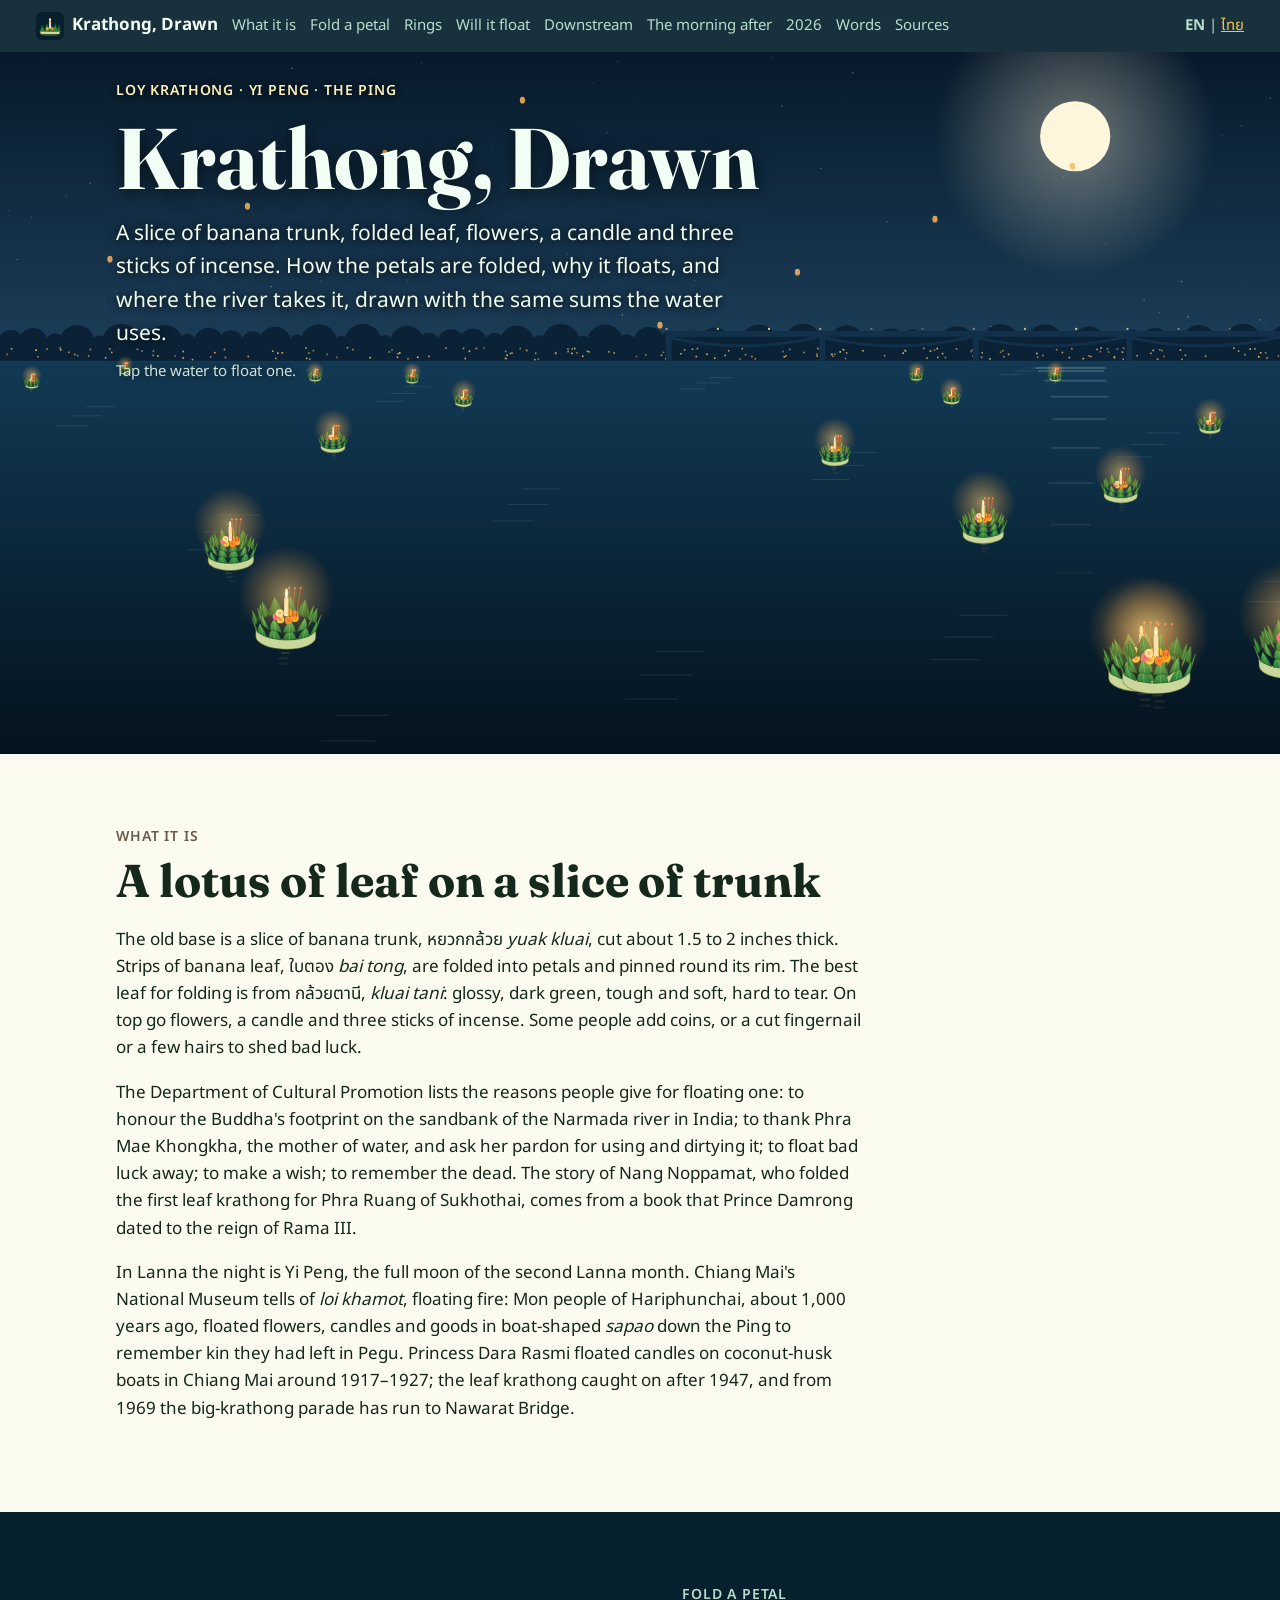
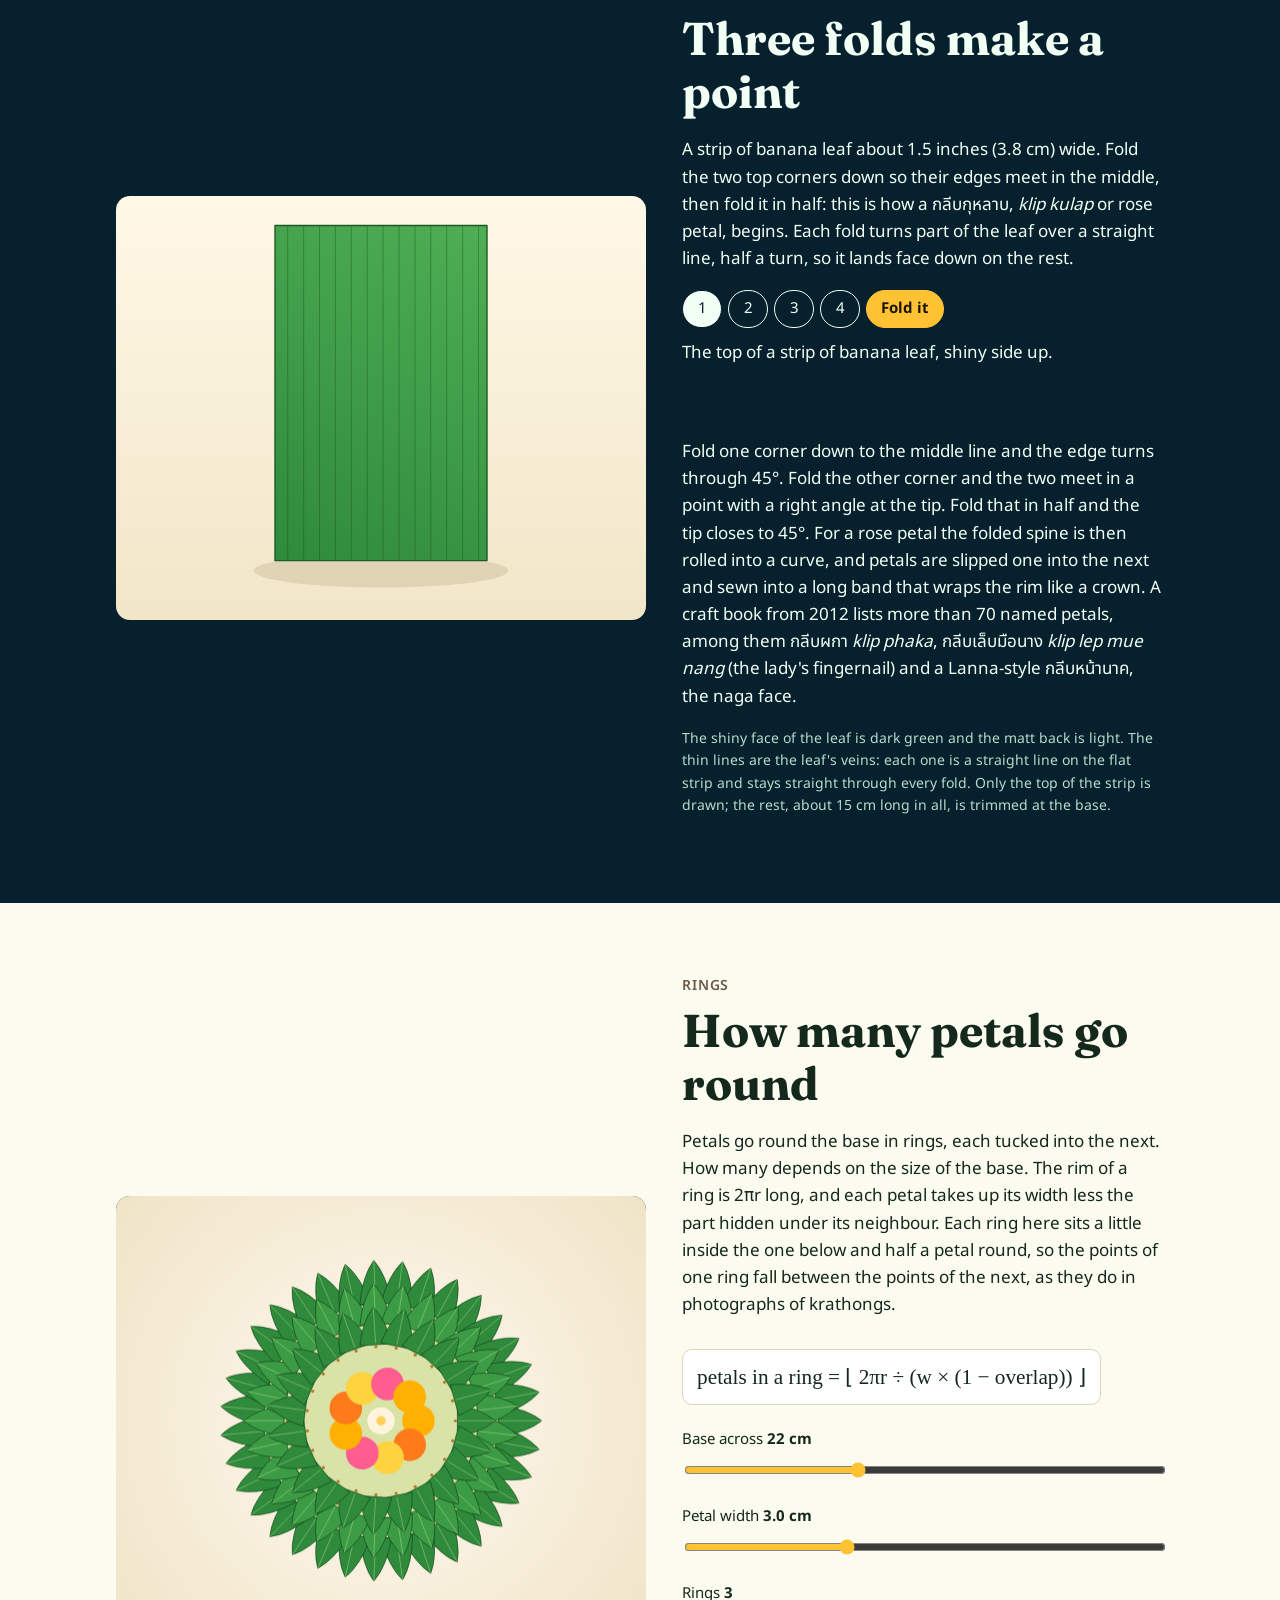
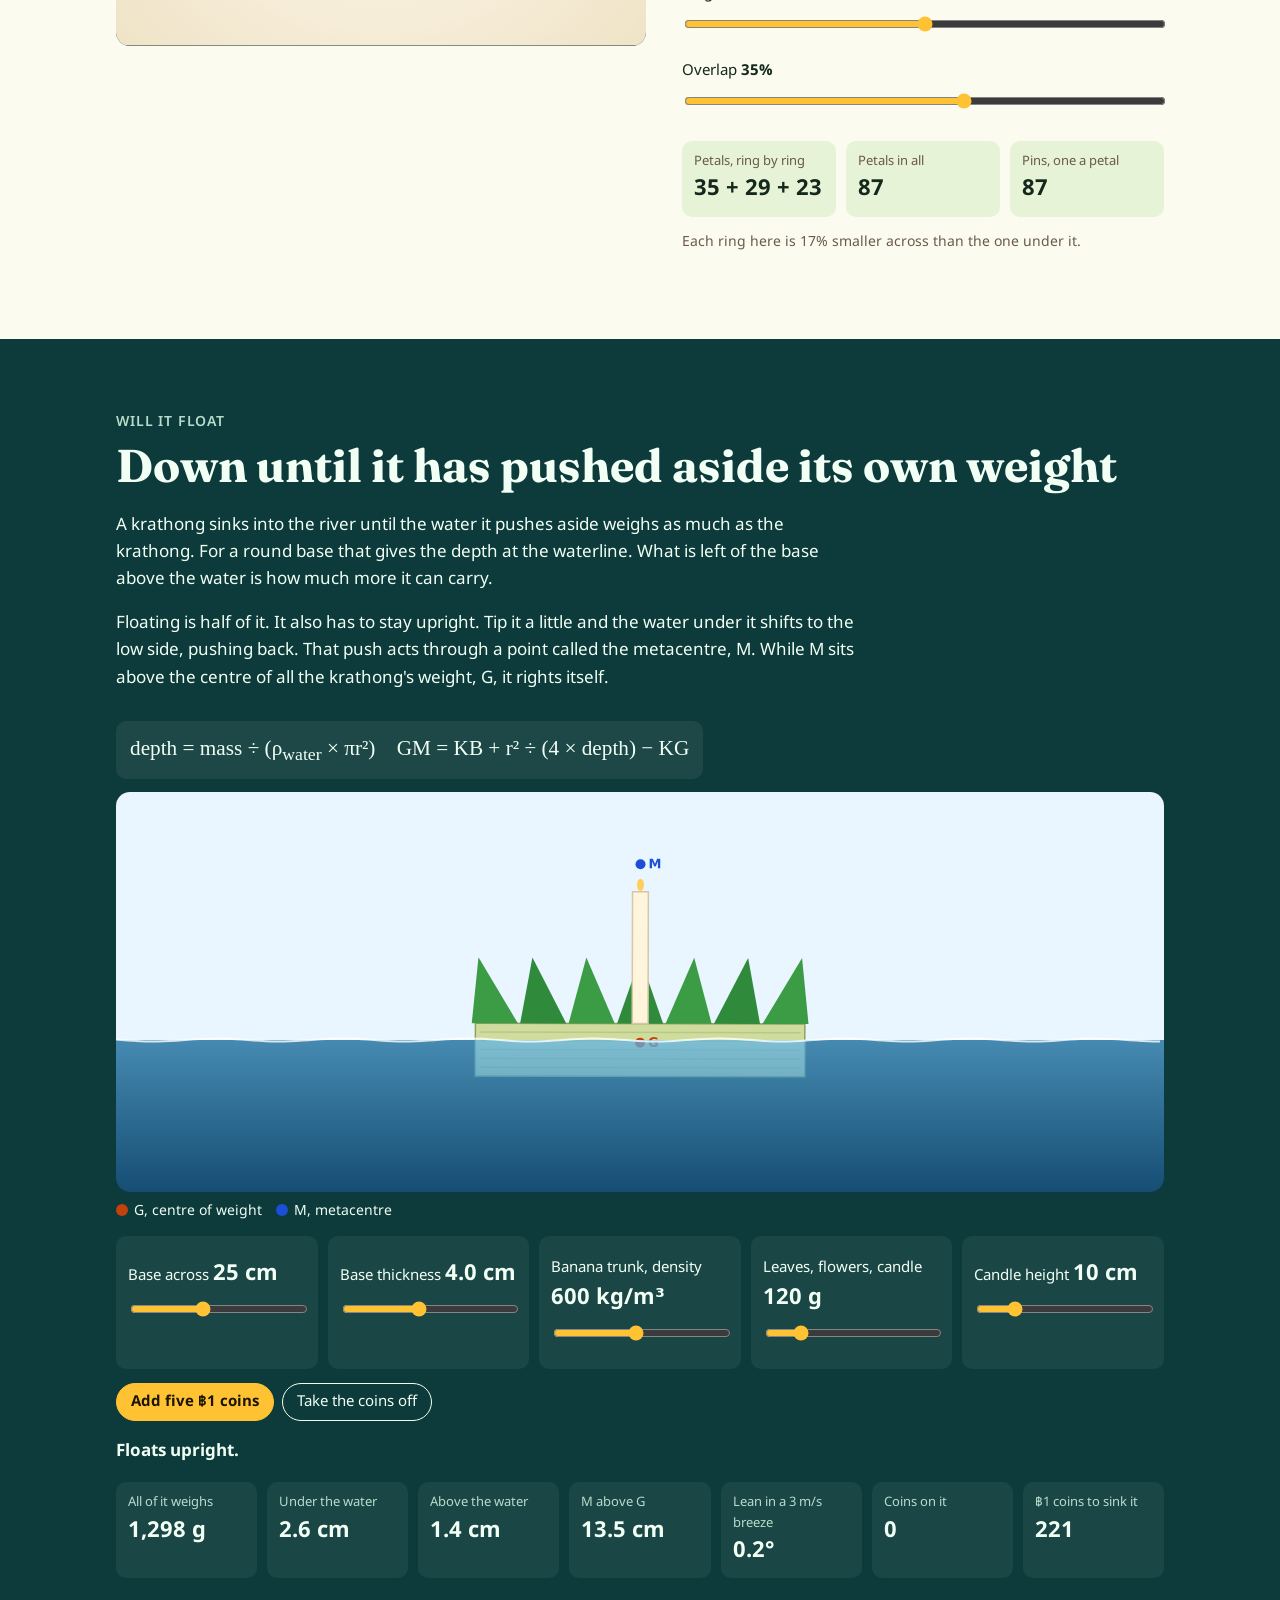
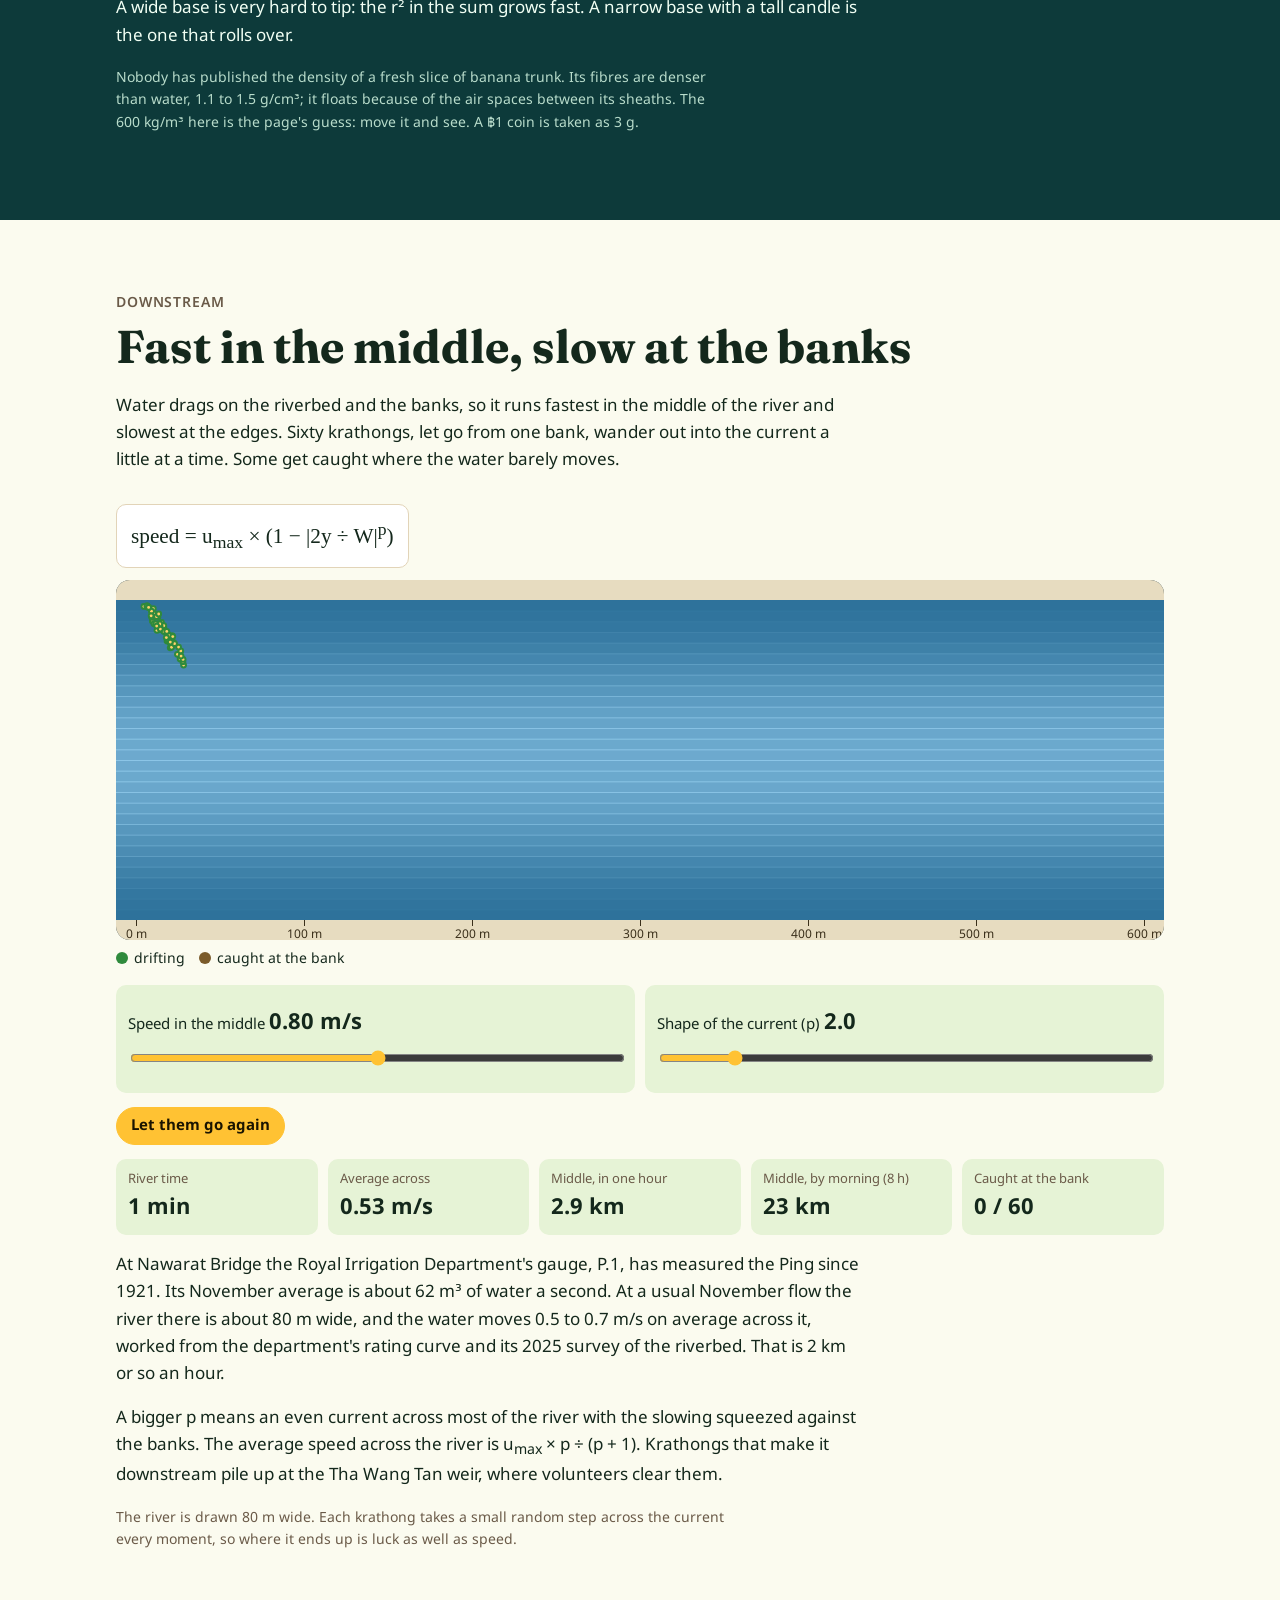
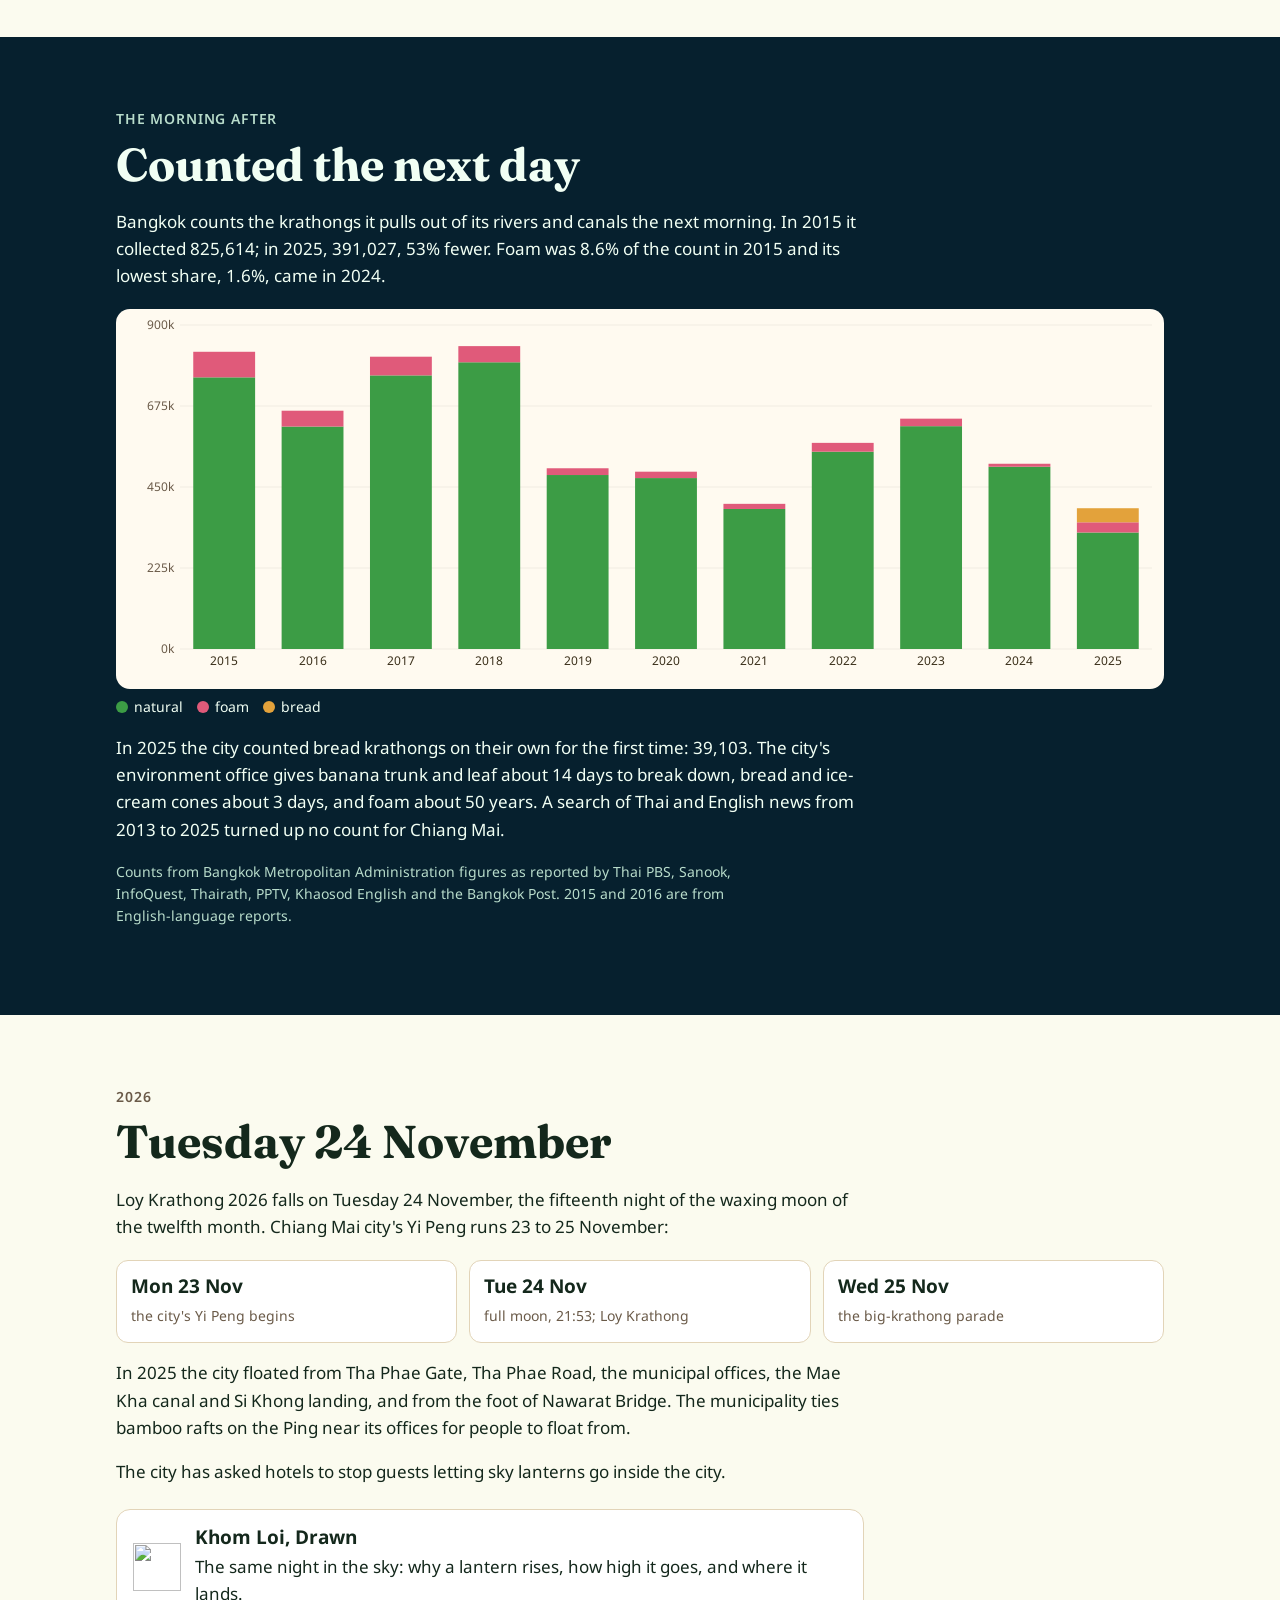
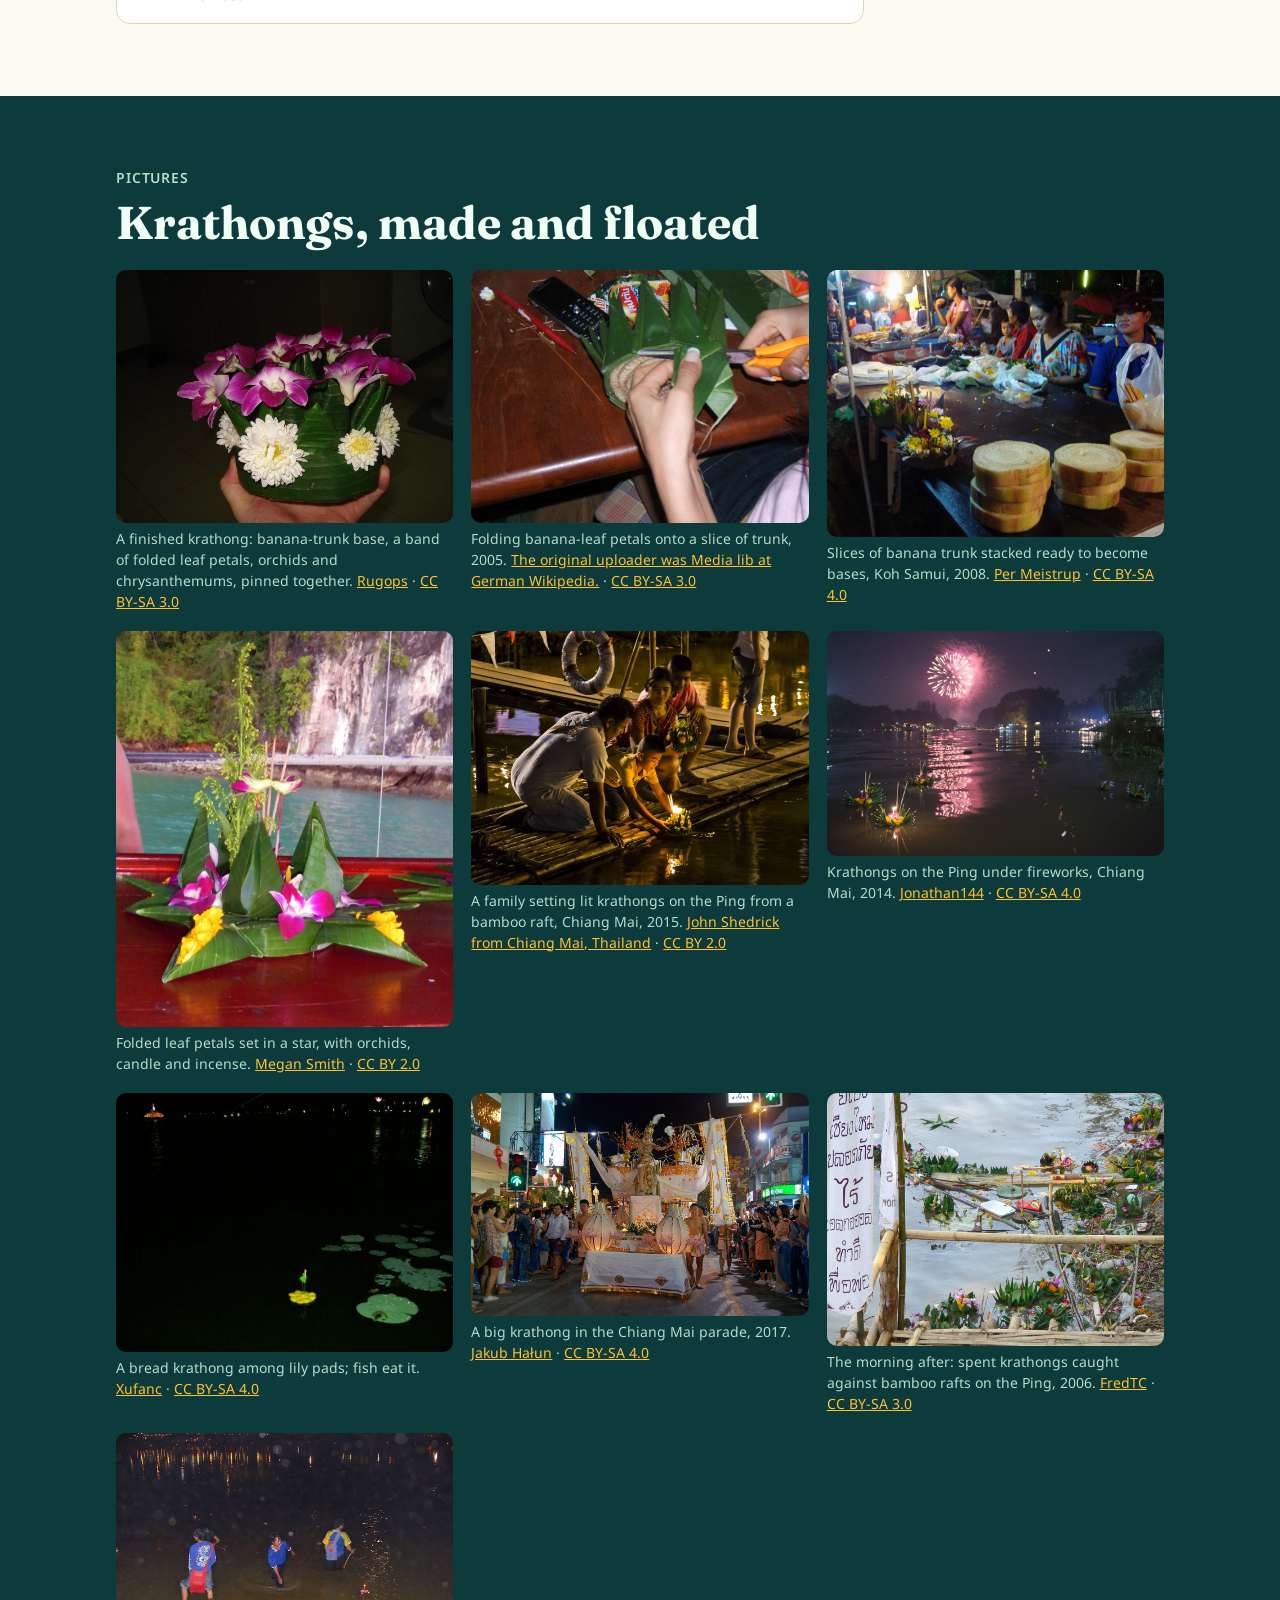
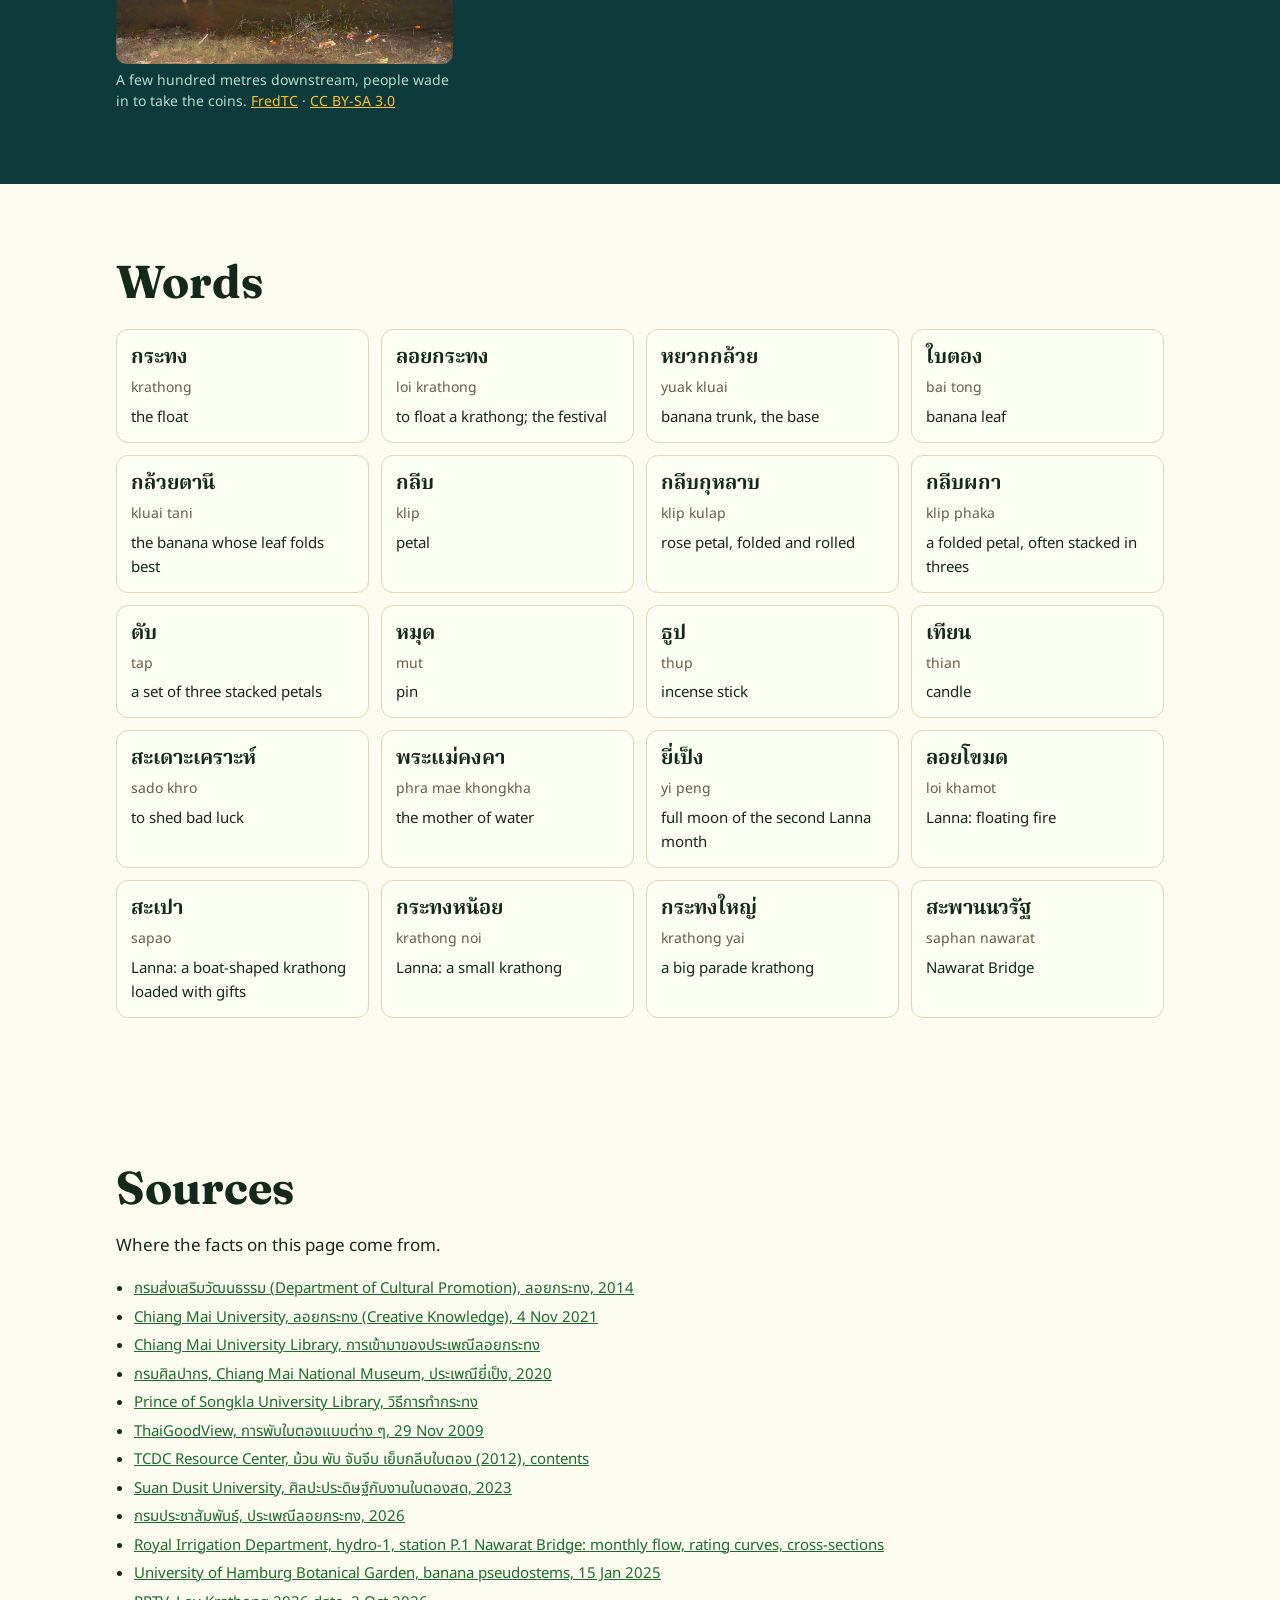
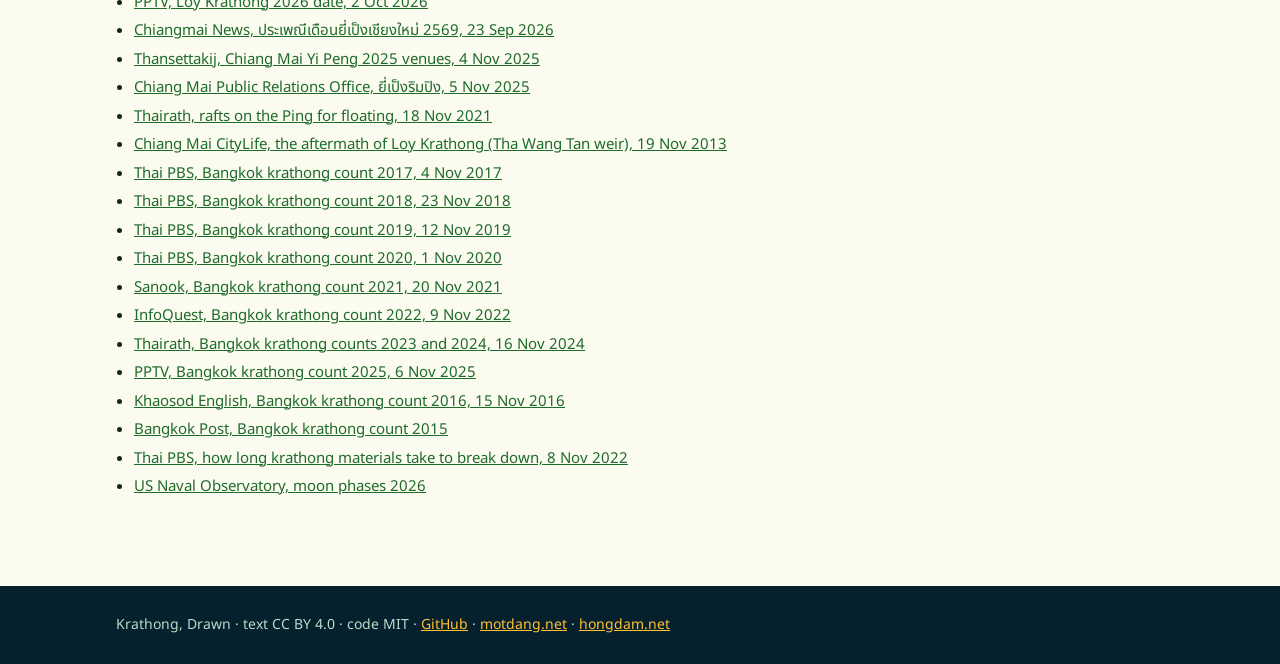
==== docs/index.html @ 8fbb4a5f "Krathong, Drawn" ====
<!doctype html><html lang="en" translate="no" class="notranslate"><head>
<meta charset="utf-8"><meta name="viewport" content="width=device-width,initial-scale=1">
<meta name="google" content="notranslate">
<script>if(/[.]translate[.]goog$/.test(location.hostname))location.replace("https://"+location.hostname.slice(0,-15).replace(/--/g,"~").replace(/-/g,".").replace(/~/g,"-")+location.pathname+location.search.replace(/([?&])_x_tr_[^&]*/g,"$1").replace(/[?&]+$/,"").replace(/[?]&+/,"?")+location.hash)</script>
<title>Krathong, Drawn · กระทง วาดด้วยคณิต</title>
<meta name="description" content="How a krathong is folded from banana leaf, why it floats and stays upright, and where the Ping carries it after Loy Krathong, drawn with math.">
<meta name="theme-color" content="#06202e">
<link rel="canonical" href="https://motdang.net/sites/krathong/">
<link rel="alternate" hreflang="en" href="https://motdang.net/sites/krathong/"><link rel="alternate" hreflang="th" href="https://motdang.net/sites/krathong/th/"><link rel="alternate" hreflang="x-default" href="https://motdang.net/sites/krathong/">
<meta property="og:type" content="website"><meta property="og:site_name" content="Krathong, Drawn · กระทง วาดด้วยคณิต">
<meta property="og:title" content="Krathong, Drawn"><meta property="og:description" content="How a krathong is folded from banana leaf, why it floats and stays upright, and where the Ping carries it after Loy Krathong, drawn with math."><meta property="og:url" content="https://motdang.net/sites/krathong/">
<meta property="og:image" content="https://motdang.net/sites/krathong/card.jpg"><meta property="og:image:secure_url" content="https://motdang.net/sites/krathong/card.jpg"><meta property="og:image:type" content="image/jpeg">
<meta property="og:image:width" content="1200"><meta property="og:image:height" content="630">
<meta property="og:image:alt" content="Krathongs with candles drifting down the Ping River at night under a full moon, drawn with math">
<meta property="og:locale" content="en_US"><meta property="og:locale:alternate" content="th_TH">
<meta name="twitter:card" content="summary_large_image"><meta name="twitter:image" content="https://motdang.net/sites/krathong/card.jpg">
<link rel="icon" href="icon.svg" type="image/svg+xml">
<link rel="alternate" type="text/plain" href="https://motdang.net/sites/krathong/llms.txt" title="llms.txt">
<link rel="preconnect" href="https://fonts.googleapis.com"><link rel="preconnect" href="https://fonts.gstatic.com" crossorigin>
<link href="https://fonts.googleapis.com/css2?family=Fraunces:opsz,wght@9..144,600;9..144,700&family=Noto+Sans+Thai:wght@400;600;700&family=Noto+Serif+Thai:wght@600;700&display=swap" rel="stylesheet">
<script>if(/[?&]card/.test(location.search))document.documentElement.classList.add("card")</script>
<style>:root{--cave:#06202e;--rock:#0d3a3a;--rock2:#124a44;--ink:#f1fff4;--dim:#b8dccb;--lamp:#ffc233;--water:#7cc8ff;--deep:#7a1f17;--line:#9be38c;--paper:#fbfbef;--pink:#ff8f7a;--pinkd:#c4402a;--text:#14281c;--mute:#6a5a48;--rule:#e2d4b8}
*{box-sizing:border-box}
html{scroll-behavior:smooth;-webkit-text-size-adjust:100%}
body{margin:0;background:var(--paper);color:var(--text);font:17px/1.6 "Noto Sans Thai",system-ui,-apple-system,"Segoe UI",sans-serif}
html[lang=th] body{font-size:18px;line-height:1.75}
a{color:#1f6b2c}
.sr{position:absolute;width:1px;height:1px;overflow:hidden;clip:rect(0 0 0 0)}
h1,h2,h3{font-family:Fraunces,"Noto Serif Thai",Georgia,serif;font-weight:700;line-height:1.15;margin:0 0 .4em}
html[lang=th] h1,html[lang=th] h2,html[lang=th] h3{font-family:"Noto Serif Thai",Fraunces,serif;line-height:1.35}
h2{font-size:clamp(28px,4.6vw,46px)}
h3{font-size:22px}
.in{max-width:1080px;margin:0 auto;padding:0 16px}
.kick{font-size:14px;letter-spacing:.06em;text-transform:uppercase;color:var(--mute);margin:0 0 .5em;font-weight:600}
html[lang=th] .kick{text-transform:none;letter-spacing:0}
.intro{font-size:19px;max-width:44em}
.sec{padding:72px 0}
.sec p{max-width:44em}
.dark{background:var(--cave);color:var(--ink)}
.dark a{color:var(--lamp)}
.dark .kick{color:var(--dim)}
.rock{background:var(--rock);color:var(--ink)}
.rock a{color:var(--lamp)}
.rock .kick{color:var(--dim)}
canvas{display:block;width:100%;touch-action:pan-y}
.cv{border-radius:14px;background:#06202e}
.note{font-size:14px;color:var(--mute);margin-top:.6em}
.dark .note,.rock .note{color:var(--dim)}
/* top bar */
header.top{position:sticky;top:0;z-index:20;background:rgba(6,32,46,.92);backdrop-filter:blur(8px);-webkit-backdrop-filter:blur(8px);color:var(--ink);transition:transform .25s}
header.top .in{display:flex;align-items:center;gap:14px;min-height:52px;max-width:1240px}
.brand{display:flex;align-items:center;gap:8px;color:var(--ink);text-decoration:none;font-weight:700;white-space:nowrap}
.brand svg{width:28px;height:28px}
header.top nav{display:flex;gap:14px;overflow-x:auto;scrollbar-width:none;flex:1;font-size:15px}
header.top nav::-webkit-scrollbar{display:none}
header.top nav a{color:var(--dim);text-decoration:none;white-space:nowrap;padding:6px 0}
header.top nav a:hover{color:var(--lamp)}
.lang{white-space:nowrap;font-size:15px;color:var(--dim)}
.lang a{color:var(--lamp)}
body.nav-away header.top{transform:translateY(-100%)}
@media (max-width:720px){.brand span{display:none}}
/* hero */
.hero{position:relative;background:var(--cave);color:var(--ink);overflow:hidden}
.hero canvas{height:min(78vh,720px);min-height:460px}
.hero-t{position:absolute;left:0;right:0;top:0;padding:28px 16px 0;max-width:1080px;margin:0 auto;pointer-events:none}
.hero-t h1{font-size:clamp(38px,7.4vw,86px);margin:0;text-shadow:0 2px 18px rgba(0,0,0,.6)}
.hero-t .kick{color:#fff0b8;text-shadow:0 1px 8px #000}
.hero-t .lede{font-size:clamp(17px,2.2vw,21px);max-width:30em;text-shadow:0 1px 10px #000;margin:.4em 0 0}
.tbar{display:flex;flex-wrap:wrap;align-items:center;gap:10px 14px;padding:12px 16px 18px;max-width:1080px;margin:0 auto}
.tbar input[type=range]{flex:1 1 280px;accent-color:var(--lamp);min-height:32px}
.tdate{font-weight:700;min-width:9em;font-variant-numeric:tabular-nums}
.tev{flex:1 1 100%;margin:0;min-height:3.4em;color:#e9e3d4;font-size:17px;max-width:46em}
.pill{font:inherit;font-size:15px;border:1.5px solid currentColor;background:transparent;color:inherit;border-radius:999px;padding:6px 14px;cursor:pointer;min-height:36px}
.pill.hot{background:var(--lamp);color:#1a1400;border-color:var(--lamp);font-weight:700}
.pill[aria-pressed=true]{background:var(--ink);color:var(--cave)}
.btns{display:flex;flex-wrap:wrap;gap:8px;margin:12px 0}
html.card header.top,html.card .tbar,html.card main>section:not(.hero),html.card footer{display:none}
html.card .hero canvas{height:100vh;min-height:0}
html.card .hero-t{padding-top:46px;padding-left:56px;max-width:none}
html.card .hero-t h1{font-size:96px}
.ph{display:grid;grid-template-columns:repeat(auto-fit,minmax(300px,1fr));gap:18px;margin-top:20px}
.ph figure{margin:0}
.ph img{width:100%;height:auto;border-radius:10px;display:block;background:#ddd}
.ph figcaption{font-size:14px;color:var(--mute);margin-top:6px;line-height:1.5}
.dark .ph figcaption,.rock .ph figcaption{color:var(--dim)}
.src{font-size:15px;padding-left:1.2em}
.src li{margin:.3em 0}
footer.bot{background:var(--cave);color:var(--dim);padding:28px 0;font-size:14px}
footer.bot a{color:var(--lamp)}
.math{font-family:"STIX Two Math","Cambria Math",Georgia,serif;font-size:1.15em;background:rgba(255,194,51,.14);border-radius:6px;padding:1px 7px;white-space:nowrap}
.dark .math,.rock .math{background:rgba(255,194,51,.16);color:#ffe6a0}
.seg{display:flex;flex-wrap:wrap;gap:6px;margin:12px 0}
.seg .pill{font-size:14px;padding:5px 12px;min-height:34px}
.seg .pill[aria-pressed=true]{background:var(--lamp);color:#1a1400;border-color:var(--lamp)}
.fz{margin-top:8px}
.fz b{font-size:19px;color:var(--lamp)}
.fz p{margin:.2em 0 0}
.steps{display:flex;flex-wrap:wrap;gap:6px;margin:12px 0}
.steps .pill{min-width:40px}
.steptext{min-height:4.8em;margin:.4em 0 0}
.glos{display:grid;grid-template-columns:repeat(auto-fill,minmax(250px,1fr));gap:12px;margin-top:20px}
.glos div{background:#fbfff4;border:1px solid var(--rule);border-radius:12px;padding:12px 14px}
.glos b{display:block;font-size:20px;font-family:"Noto Serif Thai",Fraunces,serif}
.glos i{font-style:normal;color:var(--mute);font-size:14px}
.glos p{margin:.3em 0 0;font-size:15px}
#owncv{cursor:crosshair;touch-action:none}
.cv{background:#06202e}
.hero{background:#06202e}
.lede-wrap{max-width:46em}
html.card .cardline{display:block}
.cardline{display:none;font-size:22px;color:#fff0b8;margin-top:16px;text-shadow:0 1px 8px #000}
.cardline span{font-size:18px;color:var(--lamp)}
.two{display:grid;grid-template-columns:1.1fr 1fr;gap:36px;align-items:center}
@media (max-width:860px){.two{grid-template-columns:1fr}}
.readout{display:grid;grid-template-columns:repeat(auto-fit,minmax(140px,1fr));gap:10px;margin:14px 0}
.readout div{background:rgba(255,255,255,.06);border-radius:10px;padding:10px 12px}
.sec:not(.dark):not(.rock) .readout div{background:#e6f3d6}
.readout span{display:block;font-size:13px;color:var(--dim)}
.sec:not(.dark):not(.rock) .readout span{color:var(--mute)}
.readout b{font-size:22px;font-variant-numeric:tabular-nums}
input[type=range]{width:100%;accent-color:var(--lamp);min-height:32px}
label.lab{display:block;font-size:15px;margin-top:10px}
@media (prefers-reduced-motion:reduce){html{scroll-behavior:auto}}
.ph img{max-height:560px;object-fit:contain;background:transparent}
html.card .lede{display:none}
.warn{background:#ffe1dc;color:#7a1408;border-radius:10px;padding:10px 14px;margin:12px 0;font-weight:600}
.dark .warn,.rock .warn{background:rgba(255,120,100,.18);color:#ffd2c8}
.eq{font-family:"STIX Two Math","Cambria Math",Georgia,serif;font-size:1.25em;margin:.6em 0;padding:10px 14px;border-radius:10px;background:rgba(255,255,255,.07);display:inline-block}
.sec:not(.dark):not(.rock) .eq{background:#fff;border:1px solid var(--rule)}
.dates{display:grid;grid-template-columns:repeat(auto-fit,minmax(240px,1fr));gap:12px;margin:18px 0}
.dates div{background:#fff;border:1px solid var(--rule);border-radius:12px;padding:12px 14px}
.dark .dates div,.rock .dates div{background:rgba(255,255,255,.06);border-color:rgba(255,255,255,.12)}
.dates b{display:block;font-size:19px}
.dates span{font-size:14px;color:var(--mute)}
.dark .dates span,.rock .dates span{color:var(--dim)}
.legend{display:flex;flex-wrap:wrap;gap:14px;font-size:14px;margin:8px 0}
.legend i{display:inline-block;width:12px;height:12px;border-radius:50%;margin-right:6px;vertical-align:-1px}
.roman{color:var(--mute);font-style:normal;font-size:.9em}
.dark .roman,.rock .roman{color:var(--dim)}
.sib{display:flex;gap:14px;align-items:center;background:#fff;border:1px solid var(--rule);border-radius:14px;padding:14px 16px;margin-top:22px;text-decoration:none;color:inherit;max-width:44em}
.sib b{display:block;font-size:19px}
.sib:hover{border-color:var(--lamp)}
.hero-t .hint{font-size:15px;opacity:.85;margin-top:.6em;text-shadow:0 1px 8px #000}
html.card .hint{display:none}
</style>
</head><body>
<header class="top"><div class="in"><a class="brand" href="#top"><img src="icon.svg" width="28" height="28" alt=""><span>Krathong, Drawn</span></a>
<nav aria-label="Sections"><a href="#what">What it is</a><a href="#fold">Fold a petal</a><a href="#rings">Rings</a><a href="#float">Will it float</a><a href="#river">Downstream</a><a href="#after">The morning after</a><a href="#yipeng">2026</a><a href="#words">Words</a><a href="#sources">Sources</a></nav>
<span class="lang"><b>EN</b> | <a href="th/" hreflang="th">ไทย</a></span></div></header>
<main><section id="top" class="hero"><canvas id="scene" role="img" aria-label="The Ping River at night with krathongs drifting downstream, candles lit"></canvas>
<div class="hero-t"><p class="kick">Loy Krathong · Yi Peng · the Ping</p><h1>Krathong, Drawn</h1><p class="lede">A slice of banana trunk, folded leaf, flowers, a candle and three sticks of incense. How the petals are folded, why it floats, and where the river takes it, drawn with the same sums the water uses.</p><p class="hint">Tap the water to float one.</p><p class="cardline">Folding the leaf, floating, and the river<br><span>motdang.net/sites/krathong</span></p></div></section>
<section id="what" class="sec"><div class="in"><p class="kick">What it is</p><h2>A lotus of leaf on a slice of trunk</h2><p>The old base is a slice of banana trunk, หยวกกล้วย <i>yuak kluai</i>, cut about 1.5 to 2 inches thick. Strips of banana leaf, ใบตอง <i>bai tong</i>, are folded into petals and pinned round its rim. The best leaf for folding is from กล้วยตานี, <i>kluai tani</i>: glossy, dark green, tough and soft, hard to tear. On top go flowers, a candle and three sticks of incense. Some people add coins, or a cut fingernail or a few hairs to shed bad luck.</p><p>The Department of Cultural Promotion lists the reasons people give for floating one: to honour the Buddha's footprint on the sandbank of the Narmada river in India; to thank Phra Mae Khongkha, the mother of water, and ask her pardon for using and dirtying it; to float bad luck away; to make a wish; to remember the dead. The story of Nang Noppamat, who folded the first leaf krathong for Phra Ruang of Sukhothai, comes from a book that Prince Damrong dated to the reign of Rama III.</p><p>In Lanna the night is Yi Peng, the full moon of the second Lanna month. Chiang Mai's National Museum tells of <i>loi khamot</i>, floating fire: Mon people of Hariphunchai, about 1,000 years ago, floated flowers, candles and goods in boat-shaped <i>sapao</i> down the Ping to remember kin they had left in Pegu. Princess Dara Rasmi floated candles on coconut-husk boats in Chiang Mai around 1917–1927; the leaf krathong caught on after 1947, and from 1969 the big-krathong parade has run to Nawarat Bridge.</p></div></section>
<section id="fold" class="sec dark"><div class="in two"><div><canvas id="foldcv" class="cv" role="img" aria-label="Three folds make a point"></canvas></div>
<div><p class="kick">Fold a petal</p><h2>Three folds make a point</h2><p>A strip of banana leaf about 1.5 inches (3.8 cm) wide. Fold the two top corners down so their edges meet in the middle, then fold it in half: this is how a กลีบกุหลาบ, <i>klip kulap</i> or rose petal, begins. Each fold turns part of the leaf over a straight line, half a turn, so it lands face down on the rest.</p>
<div class="steps" role="group" aria-label="Three folds make a point"><button class="pill" type="button" data-fstep="0" aria-pressed="false">1</button><button class="pill" type="button" data-fstep="1" aria-pressed="false">2</button><button class="pill" type="button" data-fstep="2" aria-pressed="false">3</button><button class="pill" type="button" data-fstep="3" aria-pressed="false">4</button><button id="fplay" class="pill hot" type="button">Fold it</button></div>
<p id="foldtext" class="steptext" aria-live="polite"></p><p>Fold one corner down to the middle line and the edge turns through 45°. Fold the other corner and the two meet in a point with a right angle at the tip. Fold that in half and the tip closes to 45°. For a rose petal the folded spine is then rolled into a curve, and petals are slipped one into the next and sewn into a long band that wraps the rim like a crown. A craft book from 2012 lists more than 70 named petals, among them กลีบผกา <i>klip phaka</i>, กลีบเล็บมือนาง <i>klip lep mue nang</i> (the lady's fingernail) and a Lanna-style กลีบหน้านาค, the naga face.</p><p class="note">The shiny face of the leaf is dark green and the matt back is light. The thin lines are the leaf's veins: each one is a straight line on the flat strip and stays straight through every fold. Only the top of the strip is drawn; the rest, about 15 cm long in all, is trimmed at the base.</p></div></div></section>
<section id="rings" class="sec"><div class="in two"><div><canvas id="ringcv" class="cv" role="img" aria-label="How many petals go round"></canvas></div>
<div><p class="kick">Rings</p><h2>How many petals go round</h2><p>Petals go round the base in rings, each tucked into the next. How many depends on the size of the base. The rim of a ring is 2πr long, and each petal takes up its width less the part hidden under its neighbour. Each ring here sits a little inside the one below and half a petal round, so the points of one ring fall between the points of the next, as they do in photographs of krathongs.</p>
<p class="eq">petals in a ring = ⌊ 2πr ÷ (w × (1 − overlap)) ⌋</p>
<label class="lab" for="rd">Base across <b id="rdo"></b></label><input id="rd" type="range" min="12" max="40" step="1" value="22"><label class="lab" for="rw">Petal width <b id="rwo"></b></label><input id="rw" type="range" min="15" max="60" step="1" value="30"><label class="lab" for="rn">Rings <b id="rno"></b></label><input id="rn" type="range" min="1" max="5" step="1" value="3"><label class="lab" for="rl">Overlap <b id="rlo"></b></label><input id="rl" type="range" min="0" max="60" step="1" value="35">
<div class="readout"><div><span>Petals, ring by ring</span><b id="rper">–</b></div><div><span>Petals in all</span><b id="rtot">–</b></div><div><span>Pins, one a petal</span><b id="rleaf">–</b></div></div>
<p class="note">Each ring here is 17% smaller across than the one under it.</p></div></div></section>
<section id="float" class="sec rock"><div class="in"><p class="kick">Will it float</p><h2>Down until it has pushed aside its own weight</h2><p>A krathong sinks into the river until the water it pushes aside weighs as much as the krathong. For a round base that gives the depth at the waterline. What is left of the base above the water is how much more it can carry.</p><p>Floating is half of it. It also has to stay upright. Tip it a little and the water under it shifts to the low side, pushing back. That push acts through a point called the metacentre, M. While M sits above the centre of all the krathong's weight, G, it rights itself.</p>
<p class="eq">depth = mass ÷ (ρ<sub>water</sub> × πr²) &nbsp;&nbsp; GM = KB + r² ÷ (4 × depth) − KG</p>
<canvas id="floatcv" class="cv" role="img" aria-label="Down until it has pushed aside its own weight"></canvas>
<p class="legend"><span><i style="background:#c2410c"></i>G, centre of weight</span><span><i style="background:#1d4ed8"></i>M, metacentre</span></p>
<div class="readout" style="grid-template-columns:repeat(auto-fit,minmax(200px,1fr))"><div><label class="lab" for="bd">Base across <b id="bdo"></b></label><input id="bd" type="range" min="8" max="50" step="1" value="25"></div><div><label class="lab" for="bt">Base thickness <b id="bto"></b></label><input id="bt" type="range" min="1" max="8" step="0.5" value="4"></div><div><label class="lab" for="brho">Banana trunk, density <b id="brhoo"></b></label><input id="brho" type="range" min="300" max="950" step="10" value="600"></div><div><label class="lab" for="bl">Leaves, flowers, candle <b id="blo"></b></label><input id="bl" type="range" min="20" max="600" step="5" value="120"></div><div><label class="lab" for="bh">Candle height <b id="bho"></b></label><input id="bh" type="range" min="3" max="40" step="1" value="10"></div></div>
<div class="btns"><button id="bcoin" class="pill hot" type="button">Add five ฿1 coins</button><button id="bclear" class="pill" type="button">Take the coins off</button></div>
<p><b id="bstate"></b></p>
<div class="readout"><div><span>All of it weighs</span><b id="bmass">–</b></div><div><span>Under the water</span><b id="bsink">–</b></div><div><span>Above the water</span><b id="bfree">–</b></div><div><span>M above G</span><b id="bgm">–</b></div><div><span>Lean in a 3 m/s breeze</span><b id="bheel">–</b></div><div><span>Coins on it</span><b id="bcount">–</b></div><div><span>฿1 coins to sink it</span><b id="bcoins">–</b></div></div>
<p>A wide base is very hard to tip: the r² in the sum grows fast. A narrow base with a tall candle is the one that rolls over.</p><p class="note">Nobody has published the density of a fresh slice of banana trunk. Its fibres are denser than water, 1.1 to 1.5 g/cm³; it floats because of the air spaces between its sheaths. The 600 kg/m³ here is the page's guess: move it and see. A ฿1 coin is taken as 3 g.</p></div></section>
<section id="river" class="sec"><div class="in"><p class="kick">Downstream</p><h2>Fast in the middle, slow at the banks</h2><p>Water drags on the riverbed and the banks, so it runs fastest in the middle of the river and slowest at the edges. Sixty krathongs, let go from one bank, wander out into the current a little at a time. Some get caught where the water barely moves.</p>
<p class="eq">speed = u<sub>max</sub> × (1 − |2y ÷ W|<sup>p</sup>)</p>
<canvas id="rivercv" class="cv" role="img" aria-label="Fast in the middle, slow at the banks"></canvas>
<p class="legend"><span><i style="background:#2f8a3c"></i>drifting</span><span><i style="background:#7a5b2a"></i>caught at the bank</span></p>
<div class="readout" style="grid-template-columns:repeat(auto-fit,minmax(220px,1fr))"><div><label class="lab" for="vmax">Speed in the middle <b id="vmaxo"></b></label><input id="vmax" type="range" min="10" max="150" step="1" value="80"></div><div><label class="lab" for="vp">Shape of the current (p) <b id="vpo"></b></label><input id="vp" type="range" min="10" max="80" step="1" value="20"></div></div>
<div class="btns"><button id="vagain" class="pill hot" type="button">Let them go again</button></div>
<div class="readout"><div><span>River time</span><b id="vclock">–</b></div><div><span>Average across</span><b id="vmean">–</b></div><div><span>Middle, in one hour</span><b id="v1h">–</b></div><div><span>Middle, by morning (8 h)</span><b id="vnight">–</b></div><div><span>Caught at the bank</span><b id="vstuck">–</b></div></div>
<p id="vlive" class="note" data-src="https://motdang.net/data/ping.json"></p>
<p>At Nawarat Bridge the Royal Irrigation Department's gauge, P.1, has measured the Ping since 1921. Its November average is about 62 m³ of water a second. At a usual November flow the river there is about 80 m wide, and the water moves 0.5 to 0.7 m/s on average across it, worked from the department's rating curve and its 2025 survey of the riverbed. That is 2 km or so an hour.</p><p>A bigger p means an even current across most of the river with the slowing squeezed against the banks. The average speed across the river is u<sub>max</sub> × p ÷ (p + 1). Krathongs that make it downstream pile up at the Tha Wang Tan weir, where volunteers clear them.</p><p class="note">The river is drawn 80 m wide. Each krathong takes a small random step across the current every moment, so where it ends up is luck as well as speed.</p></div></section>
<section id="after" class="sec dark"><div class="in"><p class="kick">The morning after</p><h2>Counted the next day</h2><p>Bangkok counts the krathongs it pulls out of its rivers and canals the next morning. In 2015 it collected 825,614; in 2025, 391,027, 53% fewer. Foam was 8.6% of the count in 2015 and its lowest share, 1.6%, came in 2024.</p>
<canvas id="aftercv" class="cv" role="img" aria-label="Counted the next day"></canvas>
<p class="legend"><span><i style="background:#3c9c45"></i>natural</span><span><i style="background:#e05a7a"></i>foam</span><span><i style="background:#e3a23b"></i>bread</span></p>
<p>In 2025 the city counted bread krathongs on their own for the first time: 39,103. The city's environment office gives banana trunk and leaf about 14 days to break down, bread and ice-cream cones about 3 days, and foam about 50 years. A search of Thai and English news from 2013 to 2025 turned up no count for Chiang Mai.</p><p class="note">Counts from Bangkok Metropolitan Administration figures as reported by Thai PBS, Sanook, InfoQuest, Thairath, PPTV, Khaosod English and the Bangkok Post. 2015 and 2016 are from English-language reports.</p></div></section>
<section id="yipeng" class="sec"><div class="in"><p class="kick">2026</p><h2>Tuesday 24 November</h2><p>Loy Krathong 2026 falls on Tuesday 24 November, the fifteenth night of the waxing moon of the twelfth month. Chiang Mai city's Yi Peng runs 23 to 25 November:</p>
<div class="dates"><div><b>Mon 23 Nov</b><span>the city's Yi Peng begins</span></div><div><b>Tue 24 Nov</b><span>full moon, 21:53; Loy Krathong</span></div><div><b>Wed 25 Nov</b><span>the big-krathong parade</span></div></div><p>In 2025 the city floated from Tha Phae Gate, Tha Phae Road, the municipal offices, the Mae Kha canal and Si Khong landing, and from the foot of Nawarat Bridge. The municipality ties bamboo rafts on the Ping near its offices for people to float from.</p><p>The city has asked hotels to stop guests letting sky lanterns go inside the city.</p>
<a class="sib" href="https://motdang.net/sites/khom-loi/"><img src="https://motdang.net/sites/khom-loi/icon.svg" width="48" height="48" alt=""><span><b>Khom Loi, Drawn</b> The same night in the sky: why a lantern rises, how high it goes, and where it lands.</span></a></div></section>
<section id="pictures" class="sec rock"><div class="in"><p class="kick">Pictures</p><h2>Krathongs, made and floated</h2><div class="ph"><figure><img loading="lazy" src="img/01-finished.jpg" width="1200" height="900" alt="A finished krathong: banana-trunk base, a band of folded leaf petals, orchids and chrysanthemums, pinned together."><figcaption>A finished krathong: banana-trunk base, a band of folded leaf petals, orchids and chrysanthemums, pinned together. <a href="https://commons.wikimedia.org/wiki/File:A_hand-made_Loi_Krathong.jpg">Rugops</a> · <a href="https://creativecommons.org/licenses/by-sa/3.0/">CC BY-SA 3.0</a></figcaption></figure><figure><img loading="lazy" src="img/02-folding-onto-trunk.jpg" width="1200" height="900" alt="Folding banana-leaf petals onto a slice of trunk, 2005."><figcaption>Folding banana-leaf petals onto a slice of trunk, 2005. <a href="https://commons.wikimedia.org/wiki/File:Loi_krathong0.jpg">The original uploader was Media lib at German Wikipedia.</a> · <a href="https://creativecommons.org/licenses/by-sa/3.0/">CC BY-SA 3.0</a></figcaption></figure><figure><img loading="lazy" src="img/03-trunk-slices.jpg" width="1024" height="810" alt="Slices of banana trunk stacked ready to become bases, Koh Samui, 2008."><figcaption>Slices of banana trunk stacked ready to become bases, Koh Samui, 2008. <a href="https://commons.wikimedia.org/wiki/File:Loy_Krathong_2008_DSC01086e.jpg">Per Meistrup</a> · <a href="https://creativecommons.org/licenses/by-sa/4.0/">CC BY-SA 4.0</a></figcaption></figure><figure><img loading="lazy" src="img/04-leaf-star.jpg" width="1023" height="1200" alt="Folded leaf petals set in a star, with orchids, candle and incense."><figcaption>Folded leaf petals set in a star, with orchids, candle and incense. <a href="https://commons.wikimedia.org/wiki/File:Loi_Krathong_banana_offerings.jpg">Megan Smith</a> · <a href="https://creativecommons.org/licenses/by/2.0/">CC BY 2.0</a></figcaption></figure><figure><img loading="lazy" src="img/05-from-the-raft.jpg" width="1200" height="901" alt="A family setting lit krathongs on the Ping from a bamboo raft, Chiang Mai, 2015."><figcaption>A family setting lit krathongs on the Ping from a bamboo raft, Chiang Mai, 2015. <a href="https://commons.wikimedia.org/wiki/File:Thai_people_setting_their_candle-lit_krathongs_in_the_Ping_river_at_night_during_Loy_Krathong_2015-10_(22715933524).jpg">John Shedrick from Chiang Mai, Thailand</a> · <a href="https://creativecommons.org/licenses/by/2.0/">CC BY 2.0</a></figcaption></figure><figure><img loading="lazy" src="img/06-ping-fireworks.jpg" width="1024" height="683" alt="Krathongs on the Ping under fireworks, Chiang Mai, 2014."><figcaption>Krathongs on the Ping under fireworks, Chiang Mai, 2014. <a href="https://commons.wikimedia.org/wiki/File:LoyKrathong2014.jpg">Jonathan144</a> · <a href="https://creativecommons.org/licenses/by-sa/4.0/">CC BY-SA 4.0</a></figcaption></figure><figure><img loading="lazy" src="img/07-bread.jpg" width="1010" height="775" alt="A bread krathong among lily pads; fish eat it."><figcaption>A bread krathong among lily pads; fish eat it. <a href="https://commons.wikimedia.org/wiki/File:Fish-food_krathong4.JPG">Xufanc</a> · <a href="https://creativecommons.org/licenses/by-sa/4.0/">CC BY-SA 4.0</a></figcaption></figure><figure><img loading="lazy" src="img/08-krathong-yai.jpg" width="1200" height="795" alt="A big krathong in the Chiang Mai parade, 2017."><figcaption>A big krathong in the Chiang Mai parade, 2017. <a href="https://commons.wikimedia.org/wiki/File:20171104_Loi_Krathong_in_Chiang_Mai_9573_DxO.jpg">Jakub Hałun</a> · <a href="https://creativecommons.org/licenses/by-sa/4.0/">CC BY-SA 4.0</a></figcaption></figure><figure><img loading="lazy" src="img/09-morning-after.jpg" width="1200" height="900" alt="The morning after: spent krathongs caught against bamboo rafts on the Ping, 2006."><figcaption>The morning after: spent krathongs caught against bamboo rafts on the Ping, 2006. <a href="https://commons.wikimedia.org/wiki/File:Loy_Krathong_the_morning_after_P1010830a.jpg">FredTC</a> · <a href="https://creativecommons.org/licenses/by-sa/3.0/">CC BY-SA 3.0</a></figcaption></figure><figure><img loading="lazy" src="img/10-coin-collectors.jpg" width="1200" height="823" alt="A few hundred metres downstream, people wade in to take the coins."><figcaption>A few hundred metres downstream, people wade in to take the coins. <a href="https://commons.wikimedia.org/wiki/File:LoyKrathongCoinCollectorsP1010900.jpg">FredTC</a> · <a href="https://creativecommons.org/licenses/by-sa/3.0/">CC BY-SA 3.0</a></figcaption></figure></div></div></section>
<section id="words" class="sec"><div class="in"><h2>Words</h2><div class="glos"><div><b>กระทง</b><i>krathong</i><p>the float</p></div><div><b>ลอยกระทง</b><i>loi krathong</i><p>to float a krathong; the festival</p></div><div><b>หยวกกล้วย</b><i>yuak kluai</i><p>banana trunk, the base</p></div><div><b>ใบตอง</b><i>bai tong</i><p>banana leaf</p></div><div><b>กล้วยตานี</b><i>kluai tani</i><p>the banana whose leaf folds best</p></div><div><b>กลีบ</b><i>klip</i><p>petal</p></div><div><b>กลีบกุหลาบ</b><i>klip kulap</i><p>rose petal, folded and rolled</p></div><div><b>กลีบผกา</b><i>klip phaka</i><p>a folded petal, often stacked in threes</p></div><div><b>ตับ</b><i>tap</i><p>a set of three stacked petals</p></div><div><b>หมุด</b><i>mut</i><p>pin</p></div><div><b>ธูป</b><i>thup</i><p>incense stick</p></div><div><b>เทียน</b><i>thian</i><p>candle</p></div><div><b>สะเดาะเคราะห์</b><i>sado khro</i><p>to shed bad luck</p></div><div><b>พระแม่คงคา</b><i>phra mae khongkha</i><p>the mother of water</p></div><div><b>ยี่เป็ง</b><i>yi peng</i><p>full moon of the second Lanna month</p></div><div><b>ลอยโขมด</b><i>loi khamot</i><p>Lanna: floating fire</p></div><div><b>สะเปา</b><i>sapao</i><p>Lanna: a boat-shaped krathong loaded with gifts</p></div><div><b>กระทงหน้อย</b><i>krathong noi</i><p>Lanna: a small krathong</p></div><div><b>กระทงใหญ่</b><i>krathong yai</i><p>a big parade krathong</p></div><div><b>สะพานนวรัฐ</b><i>saphan nawarat</i><p>Nawarat Bridge</p></div></div></div></section>
<section id="sources" class="sec"><div class="in"><h2>Sources</h2><p>Where the facts on this page come from.</p><ul class="src"><li><a href="https://image.mfa.go.th/mfa/0/pFxDf7ZYQ7/ไฟล์เอกสาร/ข้อมูลลอยกระทง_TH-EN.pdf">กรมส่งเสริมวัฒนธรรม (Department of Cultural Promotion), ลอยกระทง, 2014</a></li><li><a href="https://accl.cmu.ac.th/Knowledge/details/2394">Chiang Mai University, ลอยกระทง (Creative Knowledge), 4 Nov 2021</a></li><li><a href="https://lannainfo.library.cmu.ac.th/lannatradition/yeepeng-comingkratong.php">Chiang Mai University Library, การเข้ามาของประเพณีลอยกระทง</a></li><li><a href="https://www.finearts.go.th/chiangmaimuseum/view/21724">กรมศิลปากร, Chiang Mai National Museum, ประเพณียี่เป็ง, 2020</a></li><li><a href="https://archive.clib.psu.ac.th/online-exhibition/loykratong/page8.html">Prince of Songkla University Library, วิธีการทำกระทง</a></li><li><a href="https://www.thaigoodview.com/knowledge/4403/folding-banana-leaves">ThaiGoodView, การพับใบตองแบบต่าง ๆ, 29 Nov 2009</a></li><li><a href="https://library.tcdc.or.th/record/view/b00032078">TCDC Resource Center, ม้วน พับ จับจีบ เย็บกลีบใบตอง (2012), contents</a></li><li><a href="https://food.dusit.ac.th/main/wp-content/uploads/2023/03/ศิลปะงานใบตอง.pdf">Suan Dusit University, ศิลปะประดิษฐ์กับงานใบตองสด, 2023</a></li><li><a href="https://www.prd.go.th/th/content/category/detail/id/31/iid/510179">กรมประชาสัมพันธ์, ประเพณีลอยกระทง, 2026</a></li><li><a href="https://www.hydro-1.net/main/4-RUNOFF.php">Royal Irrigation Department, hydro-1, station P.1 Nawarat Bridge: monthly flow, rating curves, cross-sections</a></li><li><a href="https://www.botanischer-garten.uni-hamburg.de/01ueber-uns/aktuelle-meldungen/sfb-bananen-pseudostaemme.html">University of Hamburg Botanical Garden, banana pseudostems, 15 Jan 2025</a></li><li><a href="https://www.pptvhd36.com/news/ไลฟ์สไตล์/283924">PPTV, Loy Krathong 2026 date, 2 Oct 2026</a></li><li><a href="https://www.chiangmainews.co.th/news/chiangmai/4138857/">Chiangmai News, ประเพณีเดือนยี่เป็งเชียงใหม่ 2569, 23 Sep 2026</a></li><li><a href="https://www.thansettakij.com/lifestyle/travel-shopping/643212">Thansettakij, Chiang Mai Yi Peng 2025 venues, 4 Nov 2025</a></li><li><a href="https://chiangmai.prd.go.th/th/content/category/detail/id/9/iid/438616">Chiang Mai Public Relations Office, ยี่เป็งริมปิง, 5 Nov 2025</a></li><li><a href="https://www.thairath.co.th/news/local/north/2245311">Thairath, rafts on the Ping for floating, 18 Nov 2021</a></li><li><a href="https://www.chiangmaicitylife.com/citynews/local/the-aftermath-of-loy-krathong/">Chiang Mai CityLife, the aftermath of Loy Krathong (Tha Wang Tan weir), 19 Nov 2013</a></li><li><a href="https://www.thaipbs.or.th/news/content/267445">Thai PBS, Bangkok krathong count 2017, 4 Nov 2017</a></li><li><a href="https://www.thaipbs.or.th/news/content/275875">Thai PBS, Bangkok krathong count 2018, 23 Nov 2018</a></li><li><a href="https://www.thaipbs.or.th/news/content/285980">Thai PBS, Bangkok krathong count 2019, 12 Nov 2019</a></li><li><a href="https://www.thaipbs.or.th/news/content/297939">Thai PBS, Bangkok krathong count 2020, 1 Nov 2020</a></li><li><a href="https://www.sanook.com/news/8476438/">Sanook, Bangkok krathong count 2021, 20 Nov 2021</a></li><li><a href="https://www.infoquest.co.th/?p=249125">InfoQuest, Bangkok krathong count 2022, 9 Nov 2022</a></li><li><a href="https://www.thairath.co.th/news/local/bangkok/2825896">Thairath, Bangkok krathong counts 2023 and 2024, 16 Nov 2024</a></li><li><a href="https://www.pptvhd36.com/news/สังคม/260859">PPTV, Bangkok krathong count 2025, 6 Nov 2025</a></li><li><a href="https://www.khaosodenglish.com/news/bangkok/2016/11/15/bangkok-wakes-less-loy-krathong-mess-usual/">Khaosod English, Bangkok krathong count 2016, 15 Nov 2016</a></li><li><a href="https://www.bangkokpost.com/thailand/general/777357/">Bangkok Post, Bangkok krathong count 2015</a></li><li><a href="https://www.thaipbs.or.th/news/content/321263">Thai PBS, how long krathong materials take to break down, 8 Nov 2022</a></li><li><a href="https://aa.usno.navy.mil/api/moon/phases/year?year=2026">US Naval Observatory, moon phases 2026</a></li></ul></div></section>
</main><footer class="bot"><div class="in">Krathong, Drawn · text CC BY 4.0 · code MIT · <a href="https://github.com/NaNoBotCo/krathong">GitHub</a> · <a href="https://motdang.net/">motdang.net</a> · <a href="https://hongdam.net/">hongdam.net</a></div></footer>
<script>window.UI={"fold_steps": [{"text": "The top of a strip of banana leaf, shiny side up.", "line": null}, {"text": "Fold the top left corner down to the middle line. The fold runs at 45°.", "line": [[-0.5, 1.2], [0, 1.7]]}, {"text": "Fold the top right corner down to meet it. The tip is now a right angle, 90°.", "line": [[0, 1.7], [0.5, 1.2]]}, {"text": "Fold the left half over onto the right. The tip closes to 45°, four layers thick near the point.", "line": [[0, 0], [0, 1.7]]}], "petals_per_leaf": 1, "coin_g": 3, "b_sunk": "The water comes over the top.", "b_tips": "Floats, but tips over: G is above M.", "b_ok": "Floats upright.", "counts": [[2015, 754587, 71027, 0], [2016, 617901, 44034, 0], [2017, 760019, 51926, 0], [2018, 796444, 44883, 0], [2019, 483264, 18760, 0], [2020, 474806, 17731, 0], [2021, 388954, 14281, 0], [2022, 548086, 24516, 0], [2023, 618951, 20877, 0], [2024, 506320, 8270, 0], [2025, 323626, 28298, 39103]], "lang": "en"};</script>
<script src="krathong.js"></script><script src="app.js"></script><script src="top.js"></script>
</body></html>
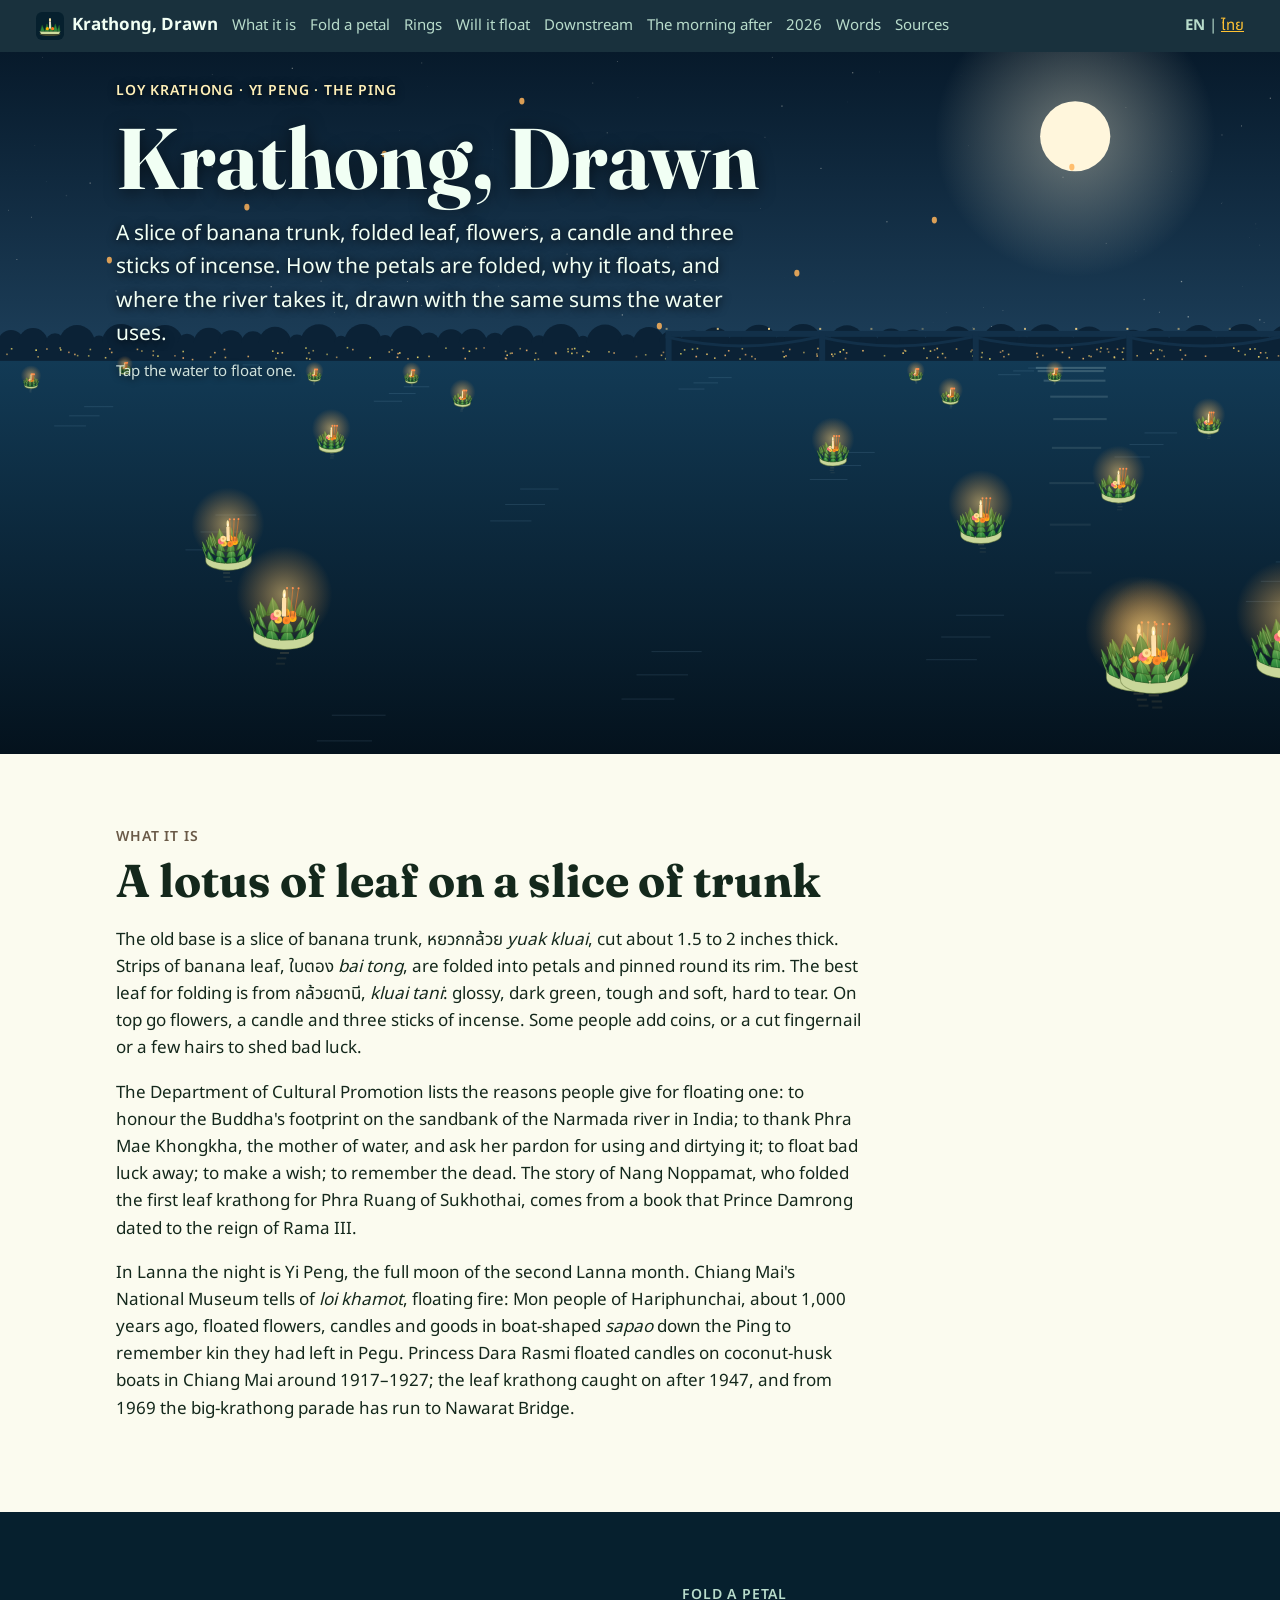
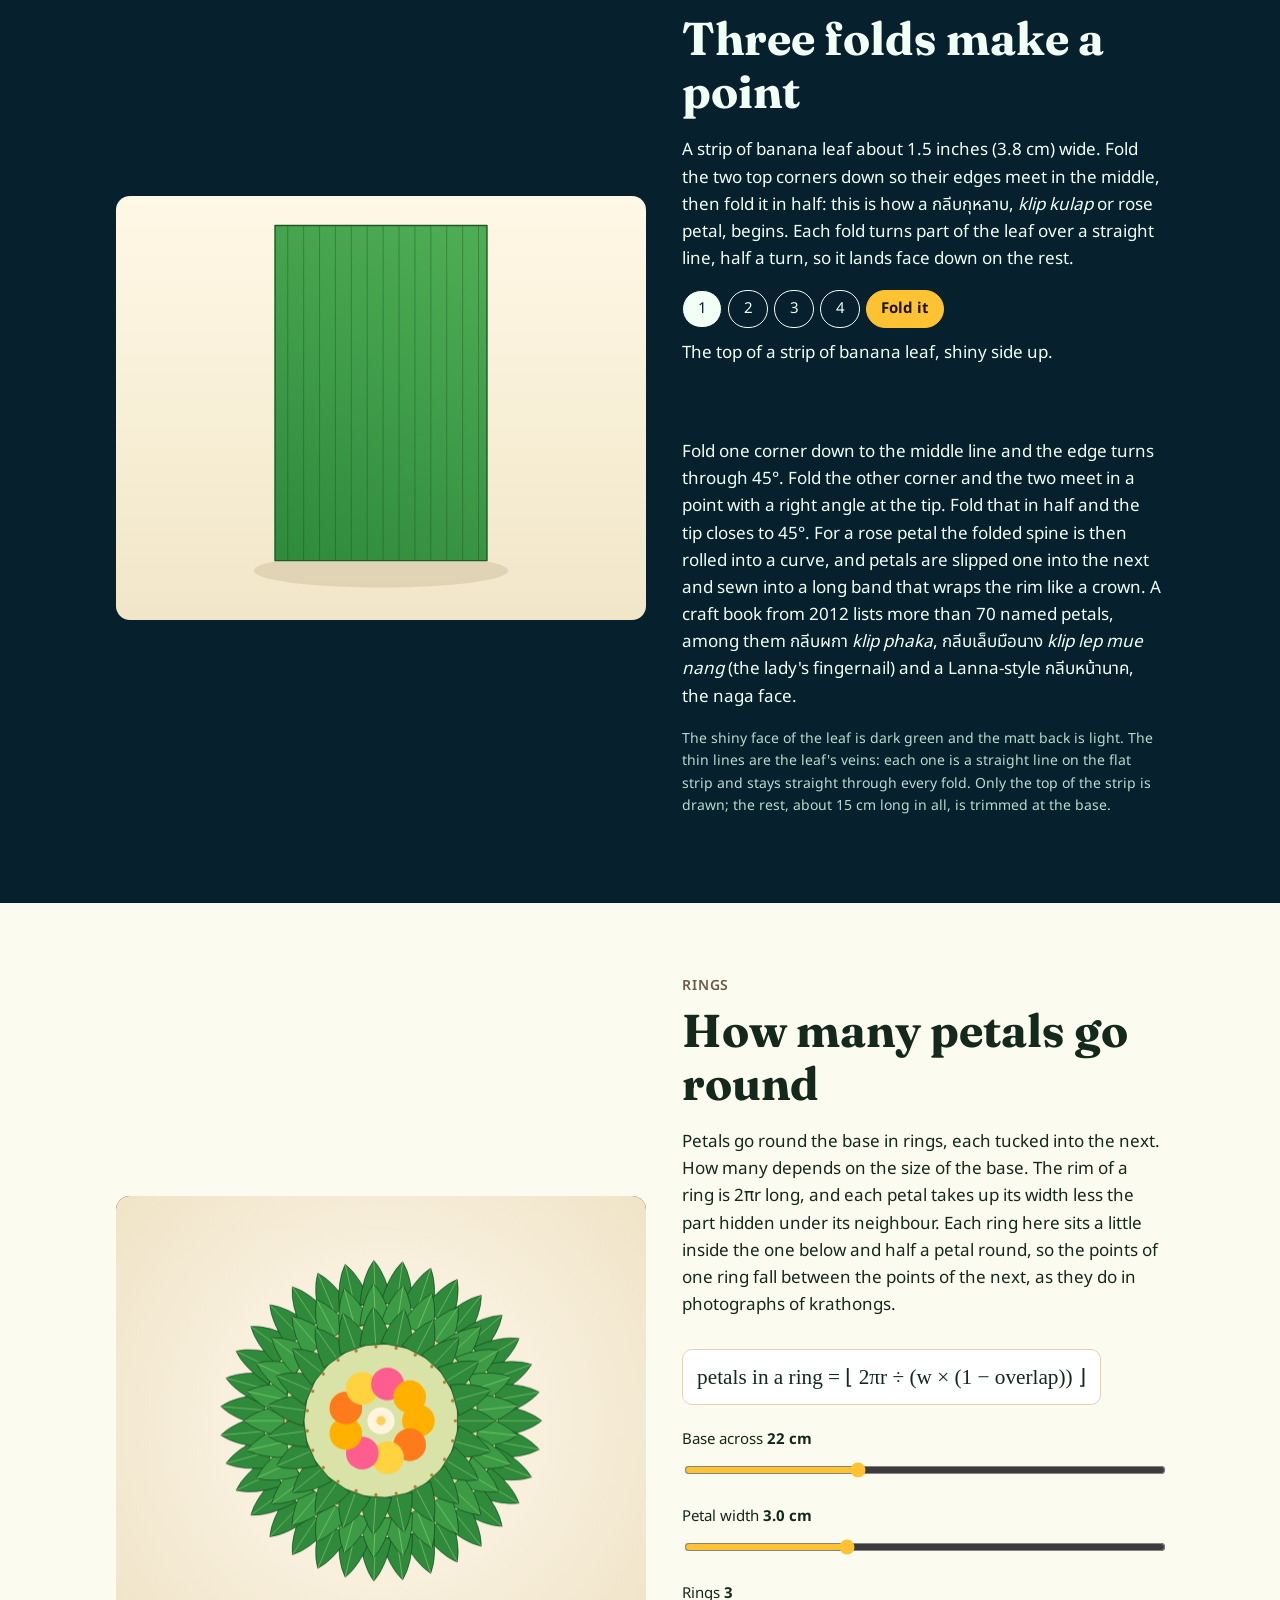
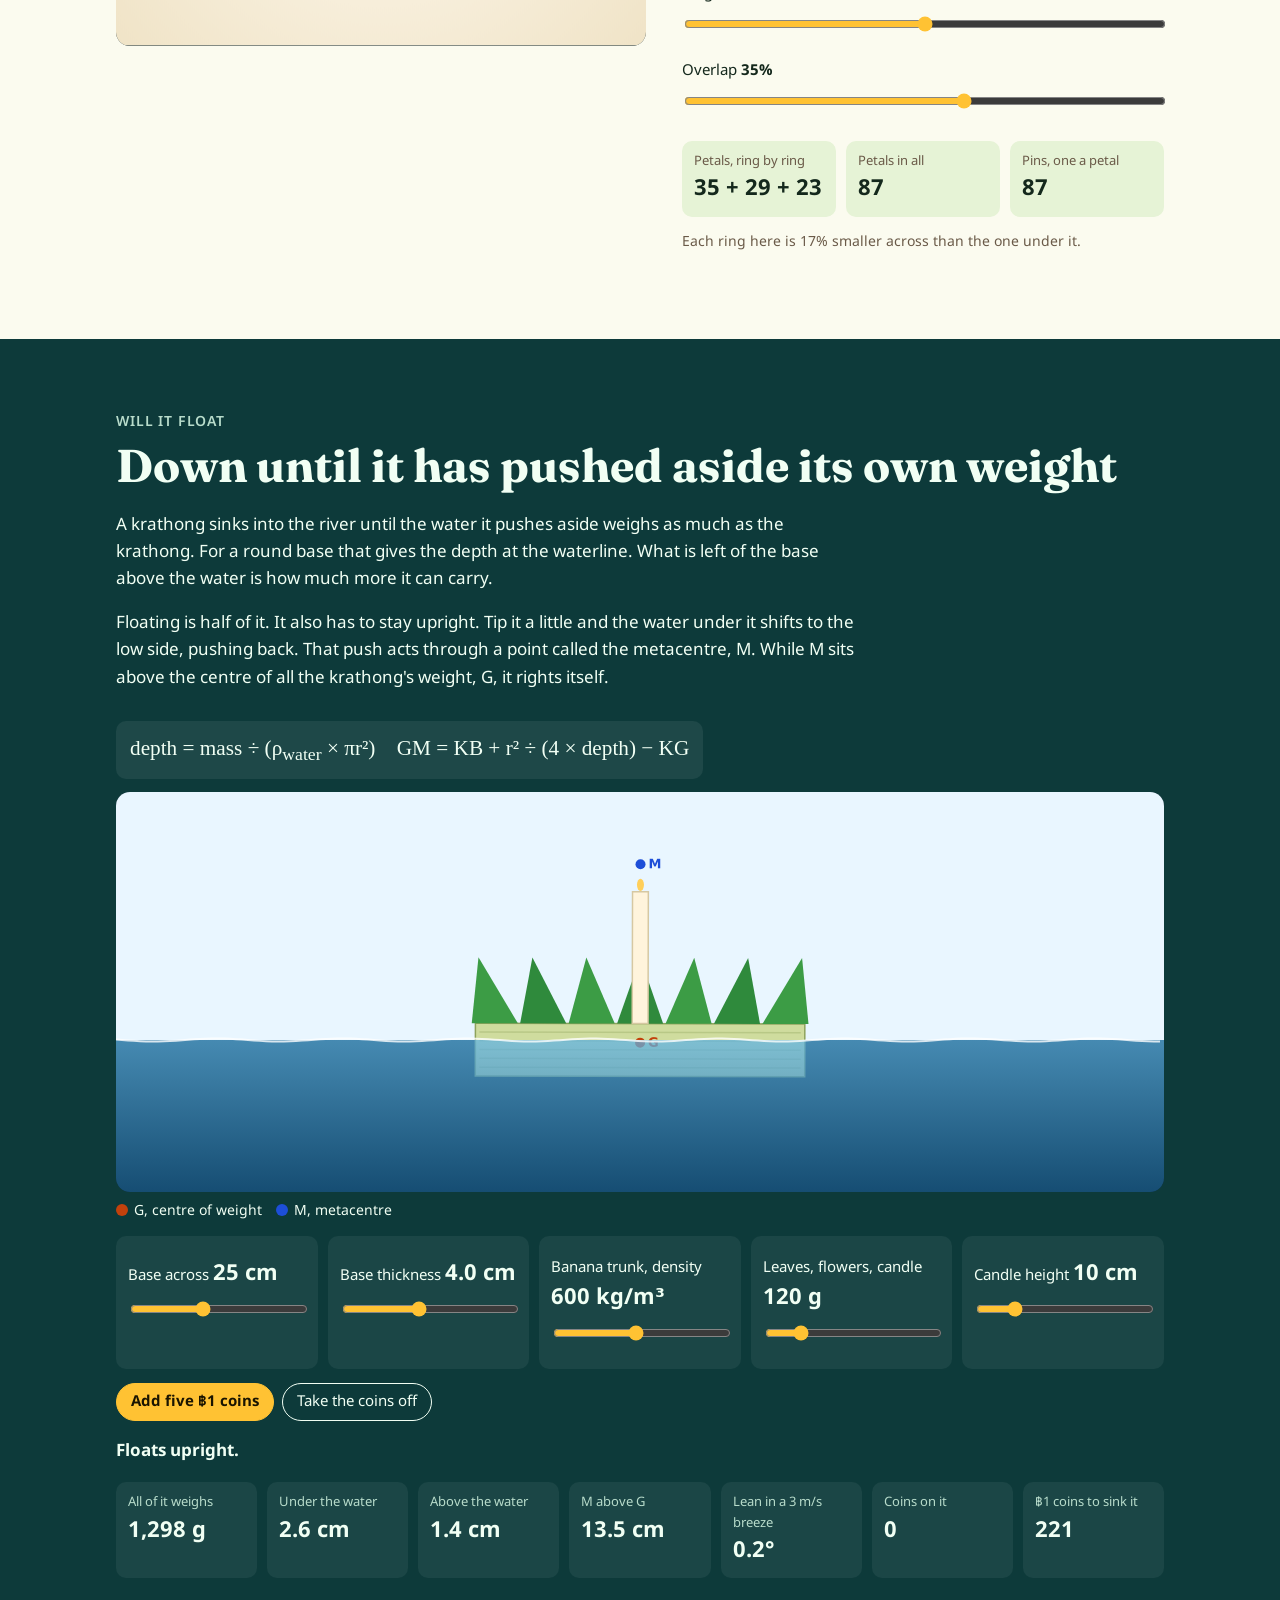
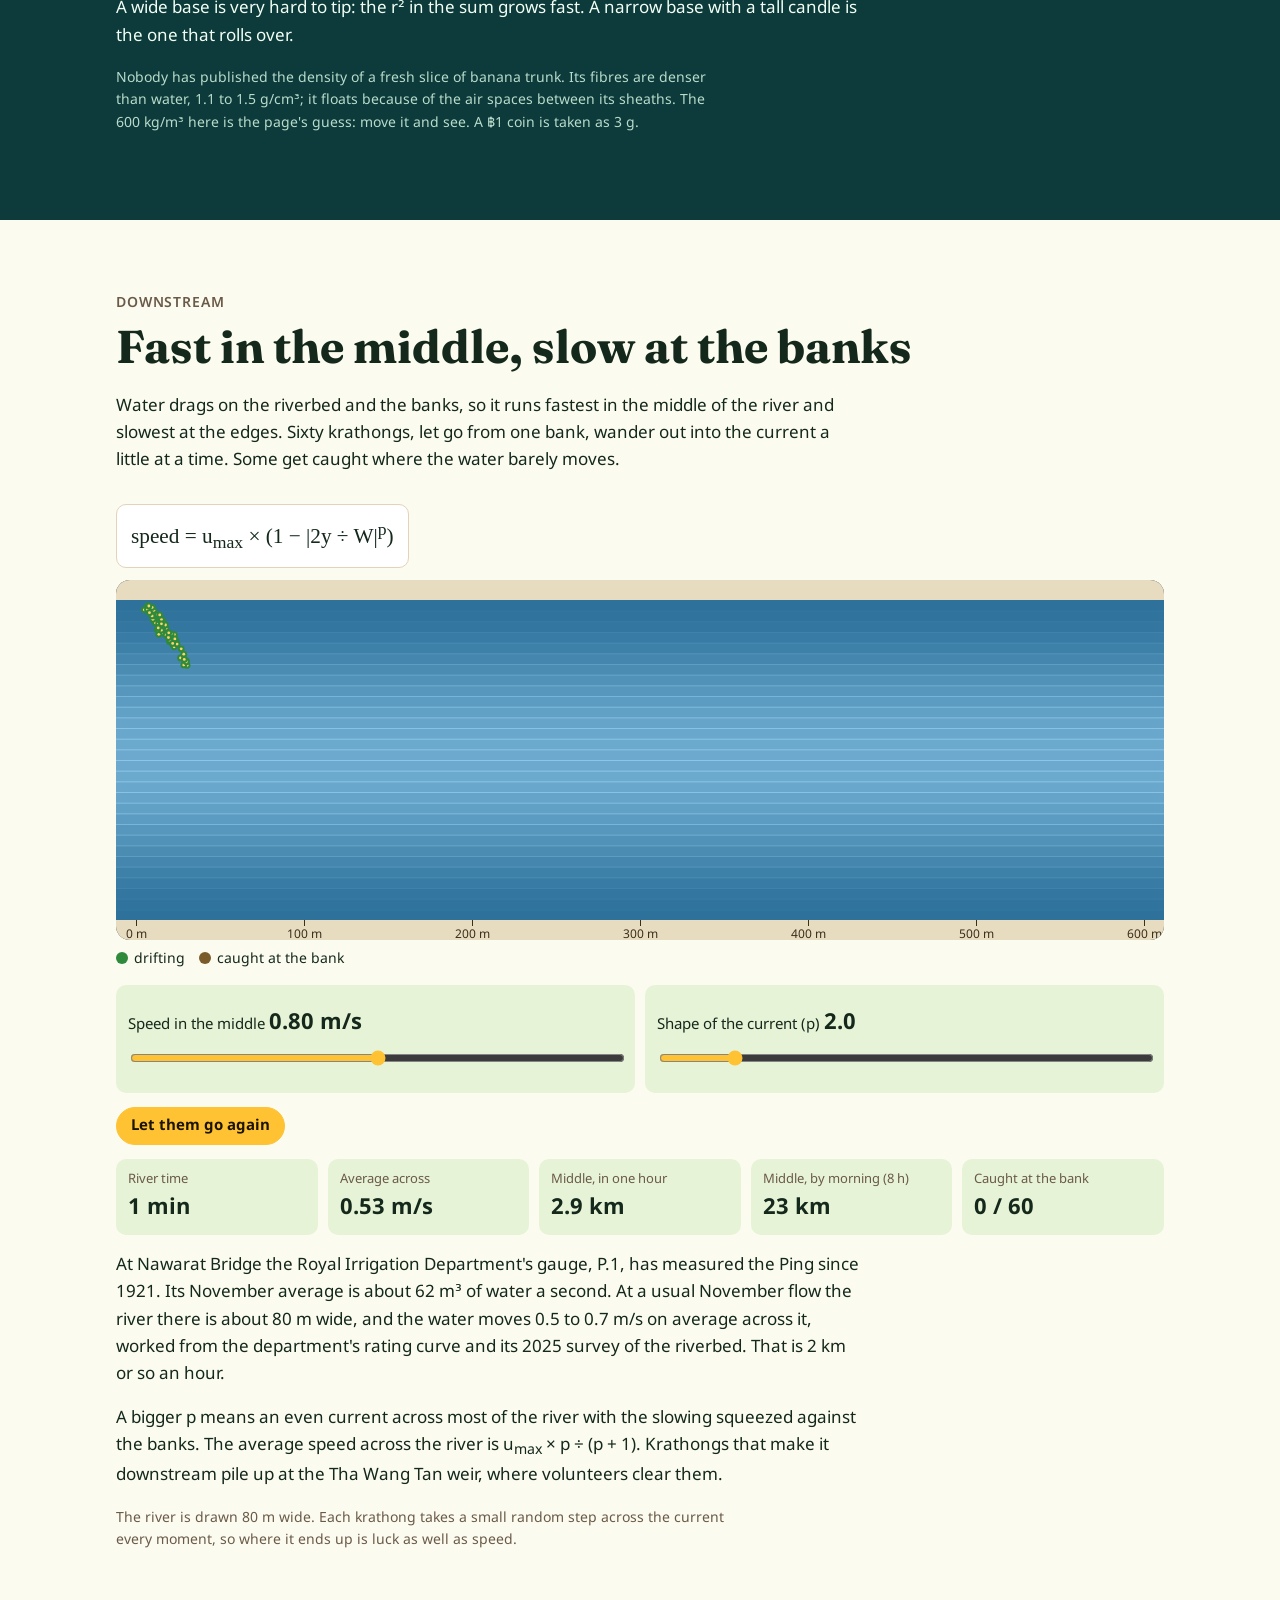
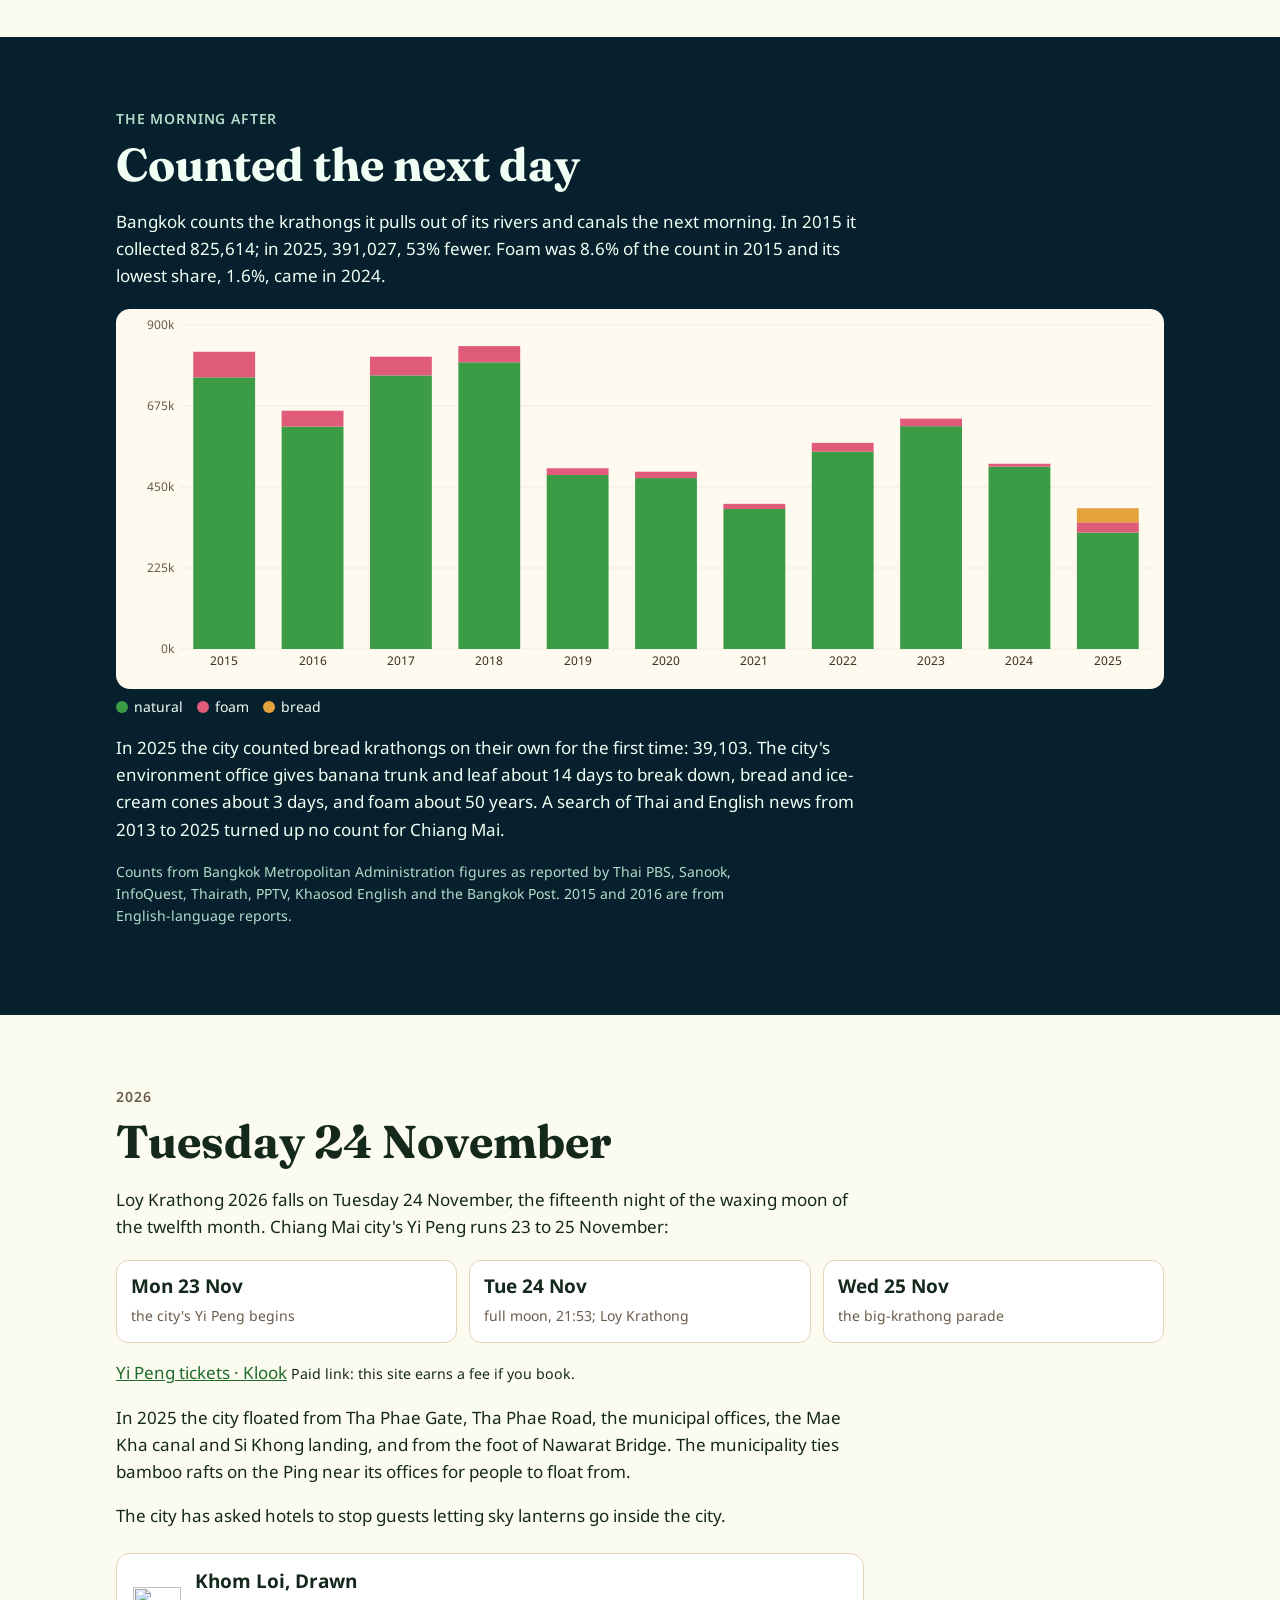
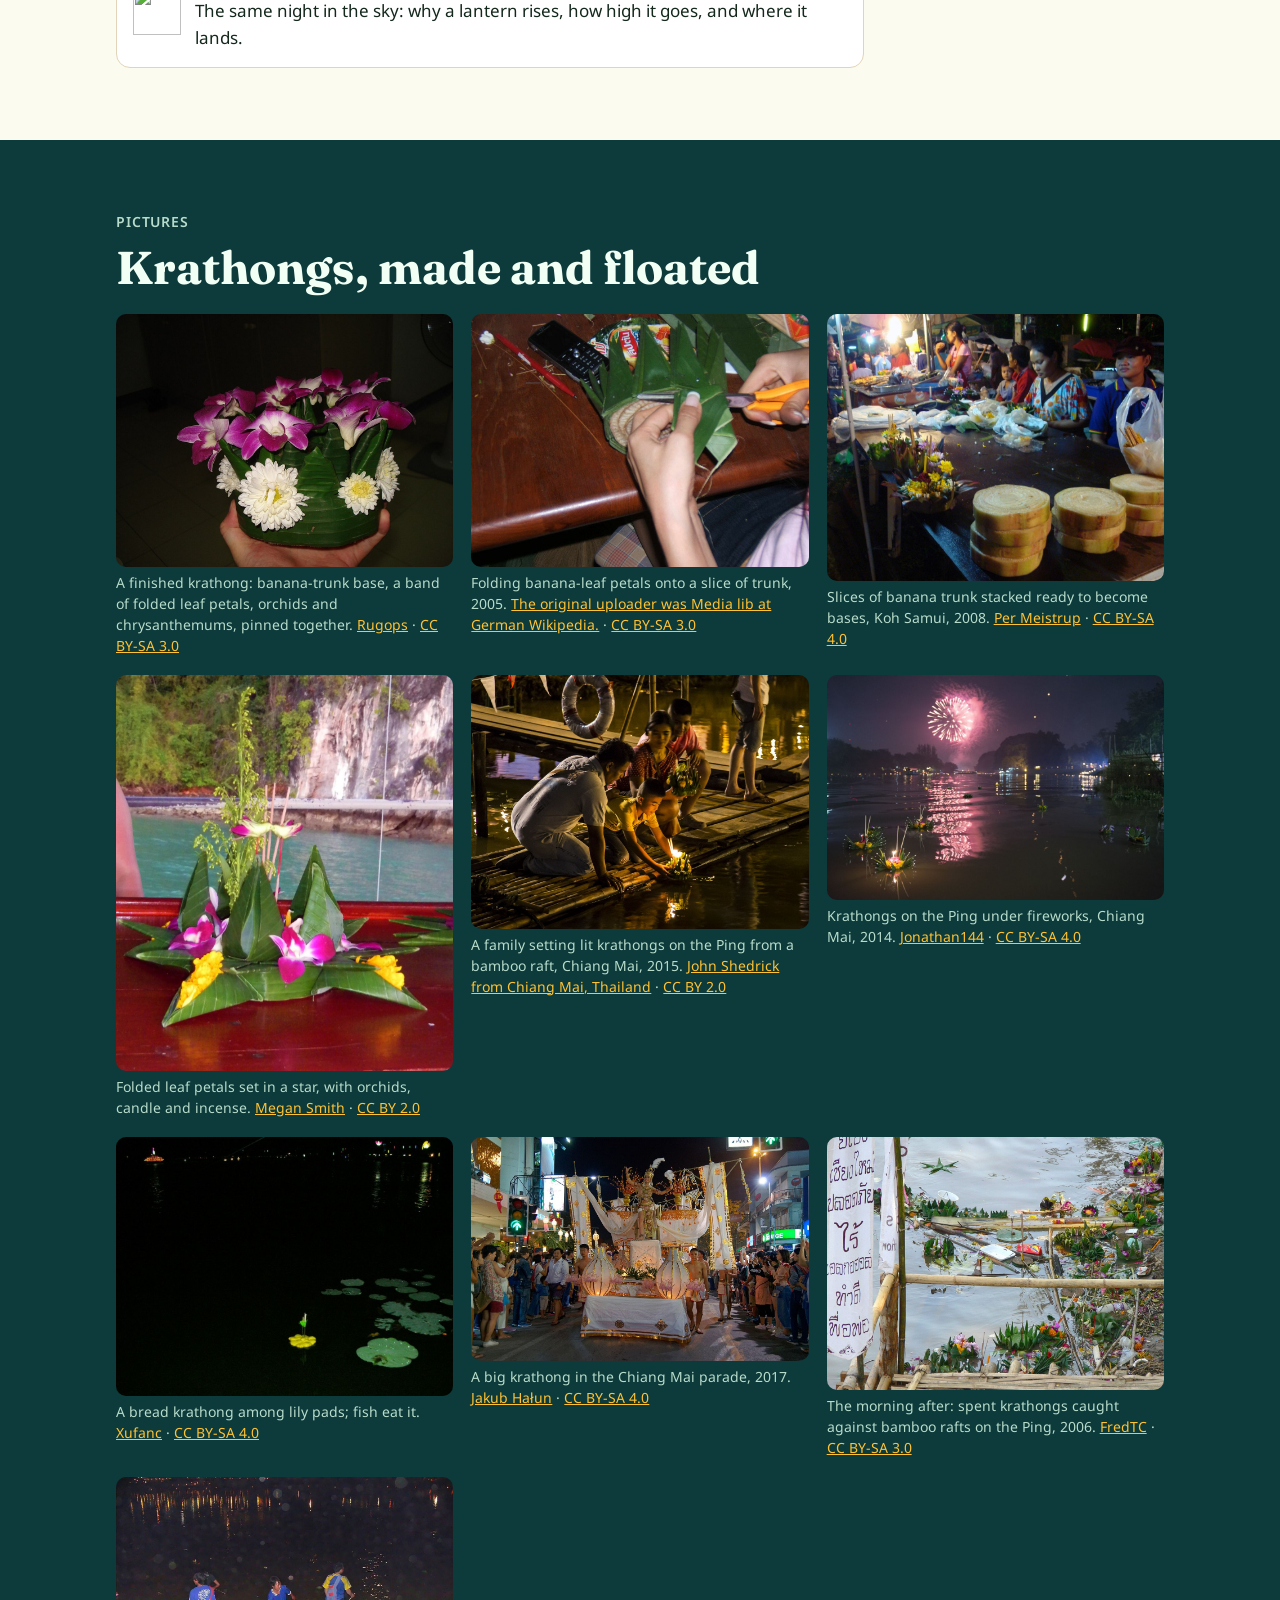
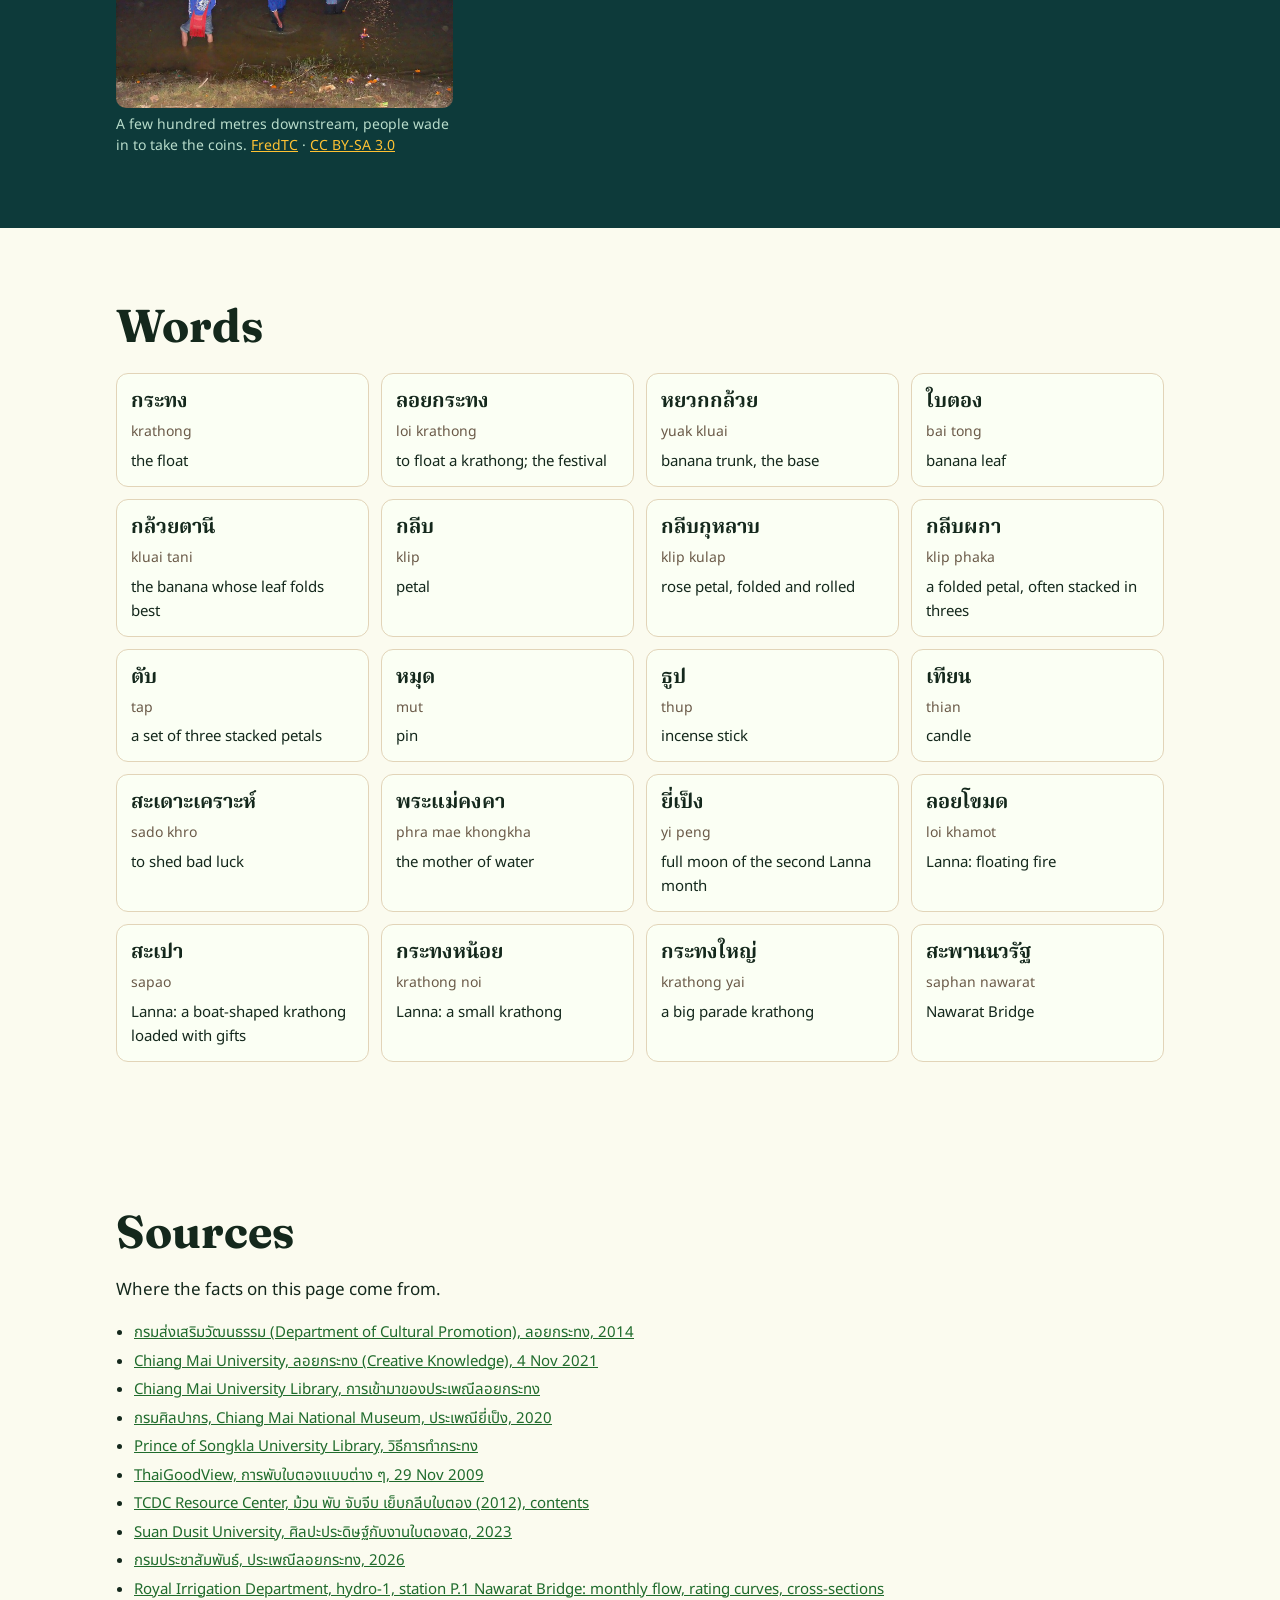
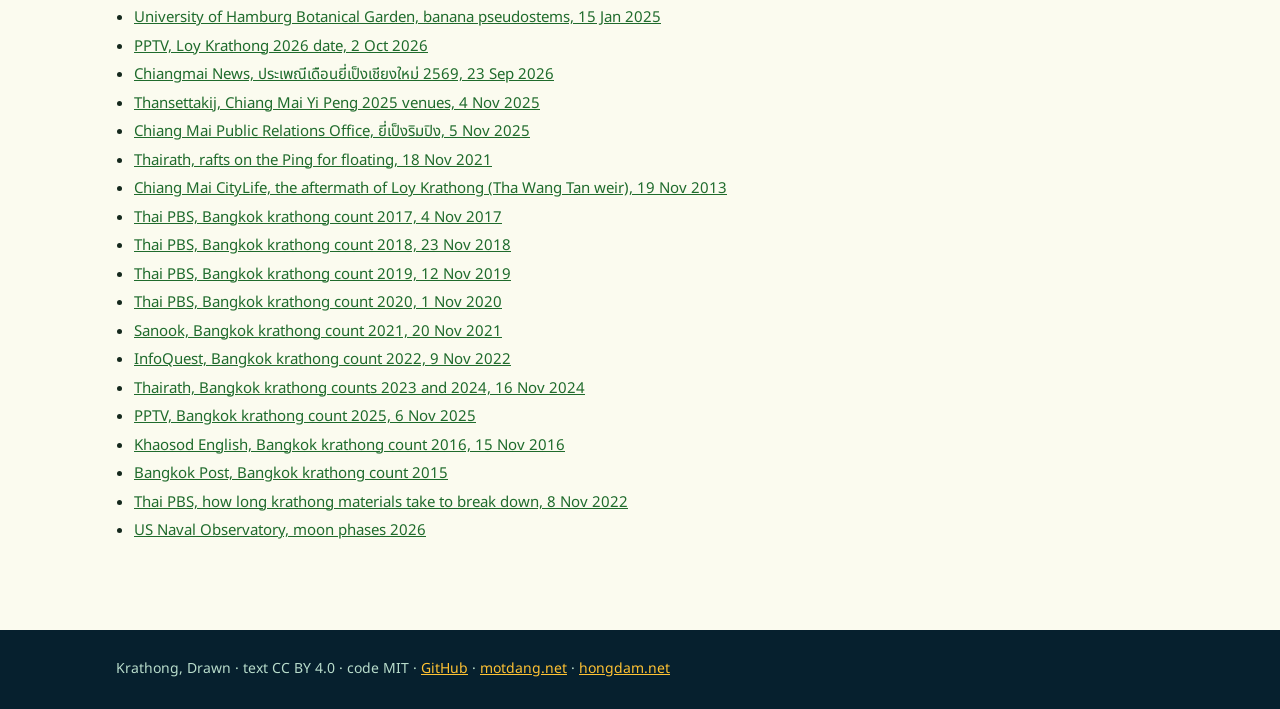
==== commit 8adf56ed: "Yi Peng section carries a paid Klook link from data/affiliate.json Co-Authored-By: Claude Opus 5.5 <" ====
--- a/docs/index.html
+++ b/docs/index.html
@@ -183,7 +183,7 @@
 <p class="legend"><span><i style="background:#3c9c45"></i>natural</span><span><i style="background:#e05a7a"></i>foam</span><span><i style="background:#e3a23b"></i>bread</span></p>
 <p>In 2025 the city counted bread krathongs on their own for the first time: 39,103. The city's environment office gives banana trunk and leaf about 14 days to break down, bread and ice-cream cones about 3 days, and foam about 50 years. A search of Thai and English news from 2013 to 2025 turned up no count for Chiang Mai.</p><p class="note">Counts from Bangkok Metropolitan Administration figures as reported by Thai PBS, Sanook, InfoQuest, Thairath, PPTV, Khaosod English and the Bangkok Post. 2015 and 2016 are from English-language reports.</p></div></section>
 <section id="yipeng" class="sec"><div class="in"><p class="kick">2026</p><h2>Tuesday 24 November</h2><p>Loy Krathong 2026 falls on Tuesday 24 November, the fifteenth night of the waxing moon of the twelfth month. Chiang Mai city's Yi Peng runs 23 to 25 November:</p>
-<div class="dates"><div><b>Mon 23 Nov</b><span>the city's Yi Peng begins</span></div><div><b>Tue 24 Nov</b><span>full moon, 21:53; Loy Krathong</span></div><div><b>Wed 25 Nov</b><span>the big-krathong parade</span></div></div><p>In 2025 the city floated from Tha Phae Gate, Tha Phae Road, the municipal offices, the Mae Kha canal and Si Khong landing, and from the foot of Nawarat Bridge. The municipality ties bamboo rafts on the Ping near its offices for people to float from.</p><p>The city has asked hotels to stop guests letting sky lanterns go inside the city.</p>
+<div class="dates"><div><b>Mon 23 Nov</b><span>the city's Yi Peng begins</span></div><div><b>Tue 24 Nov</b><span>full moon, 21:53; Loy Krathong</span></div><div><b>Wed 25 Nov</b><span>the big-krathong parade</span></div></div><p><a href="https://klook.tpx.li/cTRLZEBu" rel="sponsored nofollow noopener" target="_blank">Yi Peng tickets · Klook</a> <small class="paid">Paid link: this site earns a fee if you book.</small></p><p>In 2025 the city floated from Tha Phae Gate, Tha Phae Road, the municipal offices, the Mae Kha canal and Si Khong landing, and from the foot of Nawarat Bridge. The municipality ties bamboo rafts on the Ping near its offices for people to float from.</p><p>The city has asked hotels to stop guests letting sky lanterns go inside the city.</p>
 <a class="sib" href="https://motdang.net/sites/khom-loi/"><img src="https://motdang.net/sites/khom-loi/icon.svg" width="48" height="48" alt=""><span><b>Khom Loi, Drawn</b> The same night in the sky: why a lantern rises, how high it goes, and where it lands.</span></a></div></section>
 <section id="pictures" class="sec rock"><div class="in"><p class="kick">Pictures</p><h2>Krathongs, made and floated</h2><div class="ph"><figure><img loading="lazy" src="img/01-finished.jpg" width="1200" height="900" alt="A finished krathong: banana-trunk base, a band of folded leaf petals, orchids and chrysanthemums, pinned together."><figcaption>A finished krathong: banana-trunk base, a band of folded leaf petals, orchids and chrysanthemums, pinned together. <a href="https://commons.wikimedia.org/wiki/File:A_hand-made_Loi_Krathong.jpg">Rugops</a> · <a href="https://creativecommons.org/licenses/by-sa/3.0/">CC BY-SA 3.0</a></figcaption></figure><figure><img loading="lazy" src="img/02-folding-onto-trunk.jpg" width="1200" height="900" alt="Folding banana-leaf petals onto a slice of trunk, 2005."><figcaption>Folding banana-leaf petals onto a slice of trunk, 2005. <a href="https://commons.wikimedia.org/wiki/File:Loi_krathong0.jpg">The original uploader was Media lib at German Wikipedia.</a> · <a href="https://creativecommons.org/licenses/by-sa/3.0/">CC BY-SA 3.0</a></figcaption></figure><figure><img loading="lazy" src="img/03-trunk-slices.jpg" width="1024" height="810" alt="Slices of banana trunk stacked ready to become bases, Koh Samui, 2008."><figcaption>Slices of banana trunk stacked ready to become bases, Koh Samui, 2008. <a href="https://commons.wikimedia.org/wiki/File:Loy_Krathong_2008_DSC01086e.jpg">Per Meistrup</a> · <a href="https://creativecommons.org/licenses/by-sa/4.0/">CC BY-SA 4.0</a></figcaption></figure><figure><img loading="lazy" src="img/04-leaf-star.jpg" width="1023" height="1200" alt="Folded leaf petals set in a star, with orchids, candle and incense."><figcaption>Folded leaf petals set in a star, with orchids, candle and incense. <a href="https://commons.wikimedia.org/wiki/File:Loi_Krathong_banana_offerings.jpg">Megan Smith</a> · <a href="https://creativecommons.org/licenses/by/2.0/">CC BY 2.0</a></figcaption></figure><figure><img loading="lazy" src="img/05-from-the-raft.jpg" width="1200" height="901" alt="A family setting lit krathongs on the Ping from a bamboo raft, Chiang Mai, 2015."><figcaption>A family setting lit krathongs on the Ping from a bamboo raft, Chiang Mai, 2015. <a href="https://commons.wikimedia.org/wiki/File:Thai_people_setting_their_candle-lit_krathongs_in_the_Ping_river_at_night_during_Loy_Krathong_2015-10_(22715933524).jpg">John Shedrick from Chiang Mai, Thailand</a> · <a href="https://creativecommons.org/licenses/by/2.0/">CC BY 2.0</a></figcaption></figure><figure><img loading="lazy" src="img/06-ping-fireworks.jpg" width="1024" height="683" alt="Krathongs on the Ping under fireworks, Chiang Mai, 2014."><figcaption>Krathongs on the Ping under fireworks, Chiang Mai, 2014. <a href="https://commons.wikimedia.org/wiki/File:LoyKrathong2014.jpg">Jonathan144</a> · <a href="https://creativecommons.org/licenses/by-sa/4.0/">CC BY-SA 4.0</a></figcaption></figure><figure><img loading="lazy" src="img/07-bread.jpg" width="1010" height="775" alt="A bread krathong among lily pads; fish eat it."><figcaption>A bread krathong among lily pads; fish eat it. <a href="https://commons.wikimedia.org/wiki/File:Fish-food_krathong4.JPG">Xufanc</a> · <a href="https://creativecommons.org/licenses/by-sa/4.0/">CC BY-SA 4.0</a></figcaption></figure><figure><img loading="lazy" src="img/08-krathong-yai.jpg" width="1200" height="795" alt="A big krathong in the Chiang Mai parade, 2017."><figcaption>A big krathong in the Chiang Mai parade, 2017. <a href="https://commons.wikimedia.org/wiki/File:20171104_Loi_Krathong_in_Chiang_Mai_9573_DxO.jpg">Jakub Hałun</a> · <a href="https://creativecommons.org/licenses/by-sa/4.0/">CC BY-SA 4.0</a></figcaption></figure><figure><img loading="lazy" src="img/09-morning-after.jpg" width="1200" height="900" alt="The morning after: spent krathongs caught against bamboo rafts on the Ping, 2006."><figcaption>The morning after: spent krathongs caught against bamboo rafts on the Ping, 2006. <a href="https://commons.wikimedia.org/wiki/File:Loy_Krathong_the_morning_after_P1010830a.jpg">FredTC</a> · <a href="https://creativecommons.org/licenses/by-sa/3.0/">CC BY-SA 3.0</a></figcaption></figure><figure><img loading="lazy" src="img/10-coin-collectors.jpg" width="1200" height="823" alt="A few hundred metres downstream, people wade in to take the coins."><figcaption>A few hundred metres downstream, people wade in to take the coins. <a href="https://commons.wikimedia.org/wiki/File:LoyKrathongCoinCollectorsP1010900.jpg">FredTC</a> · <a href="https://creativecommons.org/licenses/by-sa/3.0/">CC BY-SA 3.0</a></figcaption></figure></div></div></section>
 <section id="words" class="sec"><div class="in"><h2>Words</h2><div class="glos"><div><b>กระทง</b><i>krathong</i><p>the float</p></div><div><b>ลอยกระทง</b><i>loi krathong</i><p>to float a krathong; the festival</p></div><div><b>หยวกกล้วย</b><i>yuak kluai</i><p>banana trunk, the base</p></div><div><b>ใบตอง</b><i>bai tong</i><p>banana leaf</p></div><div><b>กล้วยตานี</b><i>kluai tani</i><p>the banana whose leaf folds best</p></div><div><b>กลีบ</b><i>klip</i><p>petal</p></div><div><b>กลีบกุหลาบ</b><i>klip kulap</i><p>rose petal, folded and rolled</p></div><div><b>กลีบผกา</b><i>klip phaka</i><p>a folded petal, often stacked in threes</p></div><div><b>ตับ</b><i>tap</i><p>a set of three stacked petals</p></div><div><b>หมุด</b><i>mut</i><p>pin</p></div><div><b>ธูป</b><i>thup</i><p>incense stick</p></div><div><b>เทียน</b><i>thian</i><p>candle</p></div><div><b>สะเดาะเคราะห์</b><i>sado khro</i><p>to shed bad luck</p></div><div><b>พระแม่คงคา</b><i>phra mae khongkha</i><p>the mother of water</p></div><div><b>ยี่เป็ง</b><i>yi peng</i><p>full moon of the second Lanna month</p></div><div><b>ลอยโขมด</b><i>loi khamot</i><p>Lanna: floating fire</p></div><div><b>สะเปา</b><i>sapao</i><p>Lanna: a boat-shaped krathong loaded with gifts</p></div><div><b>กระทงหน้อย</b><i>krathong noi</i><p>Lanna: a small krathong</p></div><div><b>กระทงใหญ่</b><i>krathong yai</i><p>a big parade krathong</p></div><div><b>สะพานนวรัฐ</b><i>saphan nawarat</i><p>Nawarat Bridge</p></div></div></div></section>
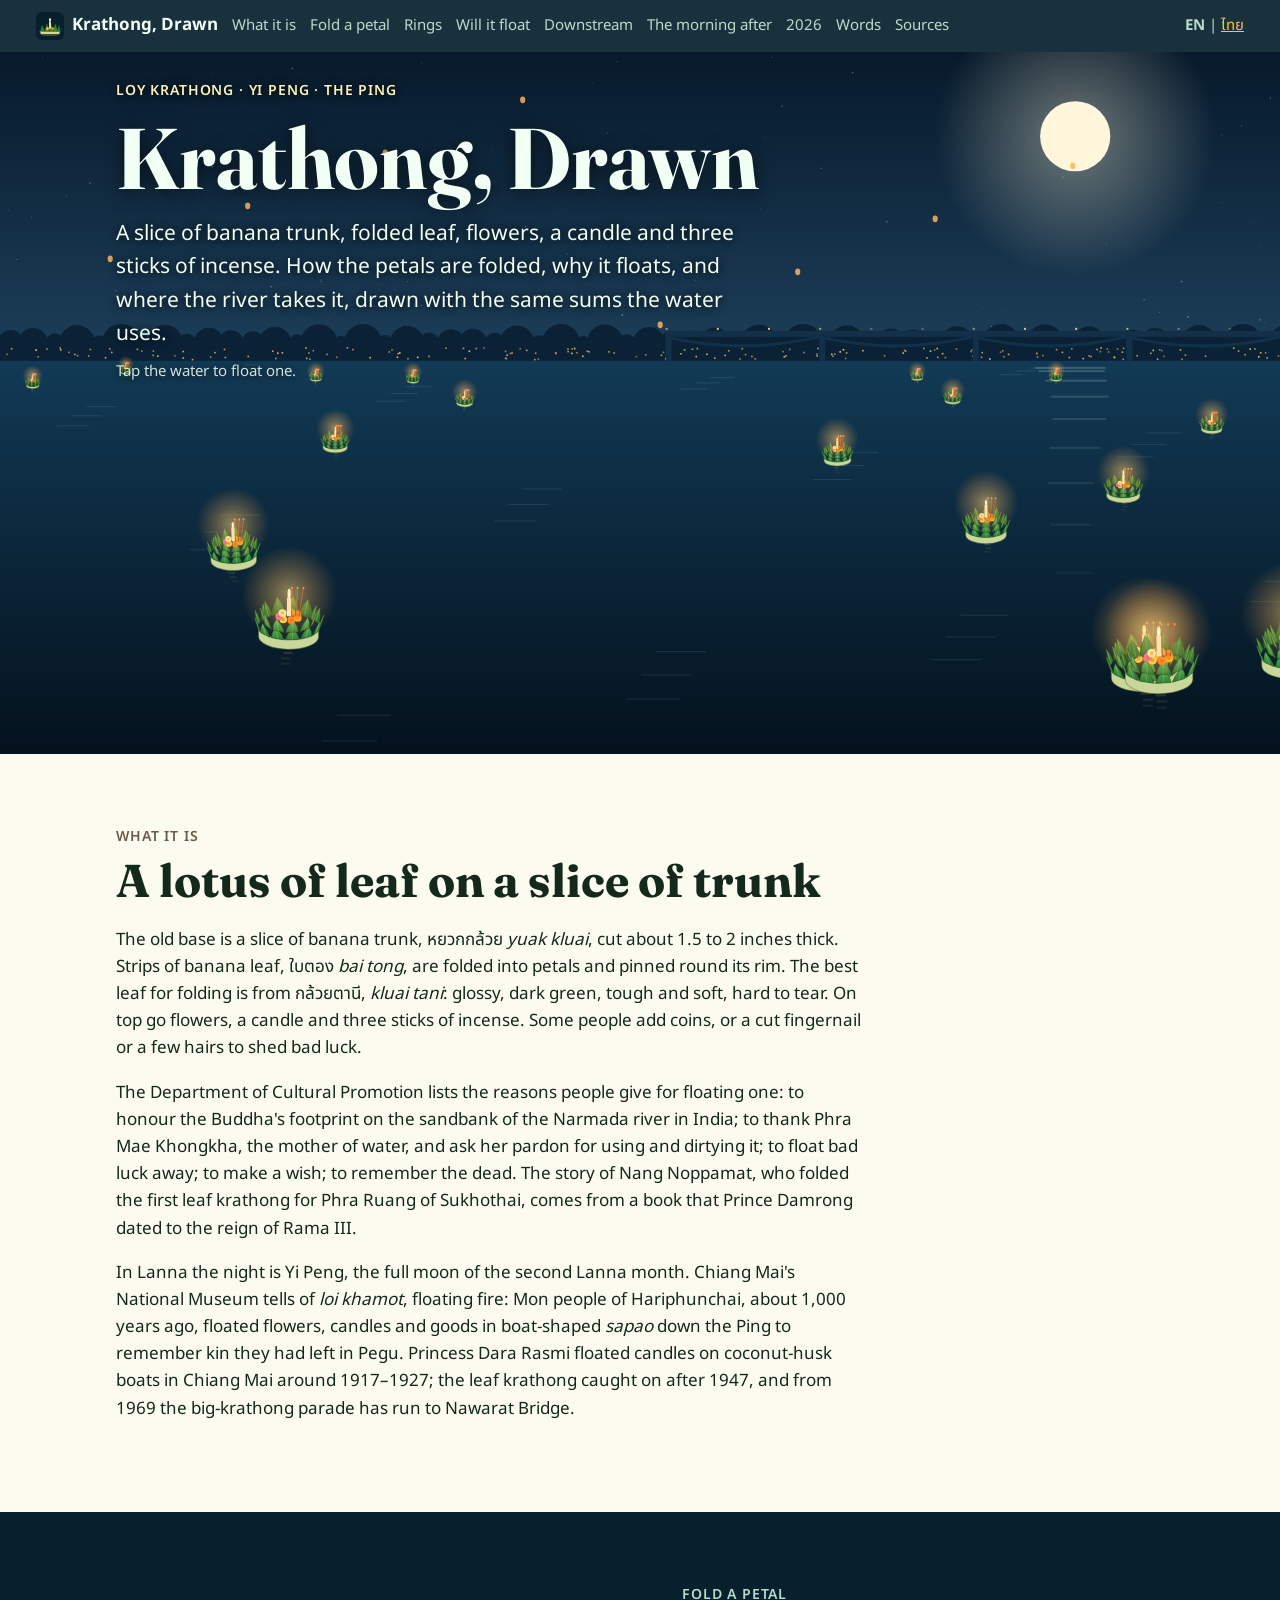
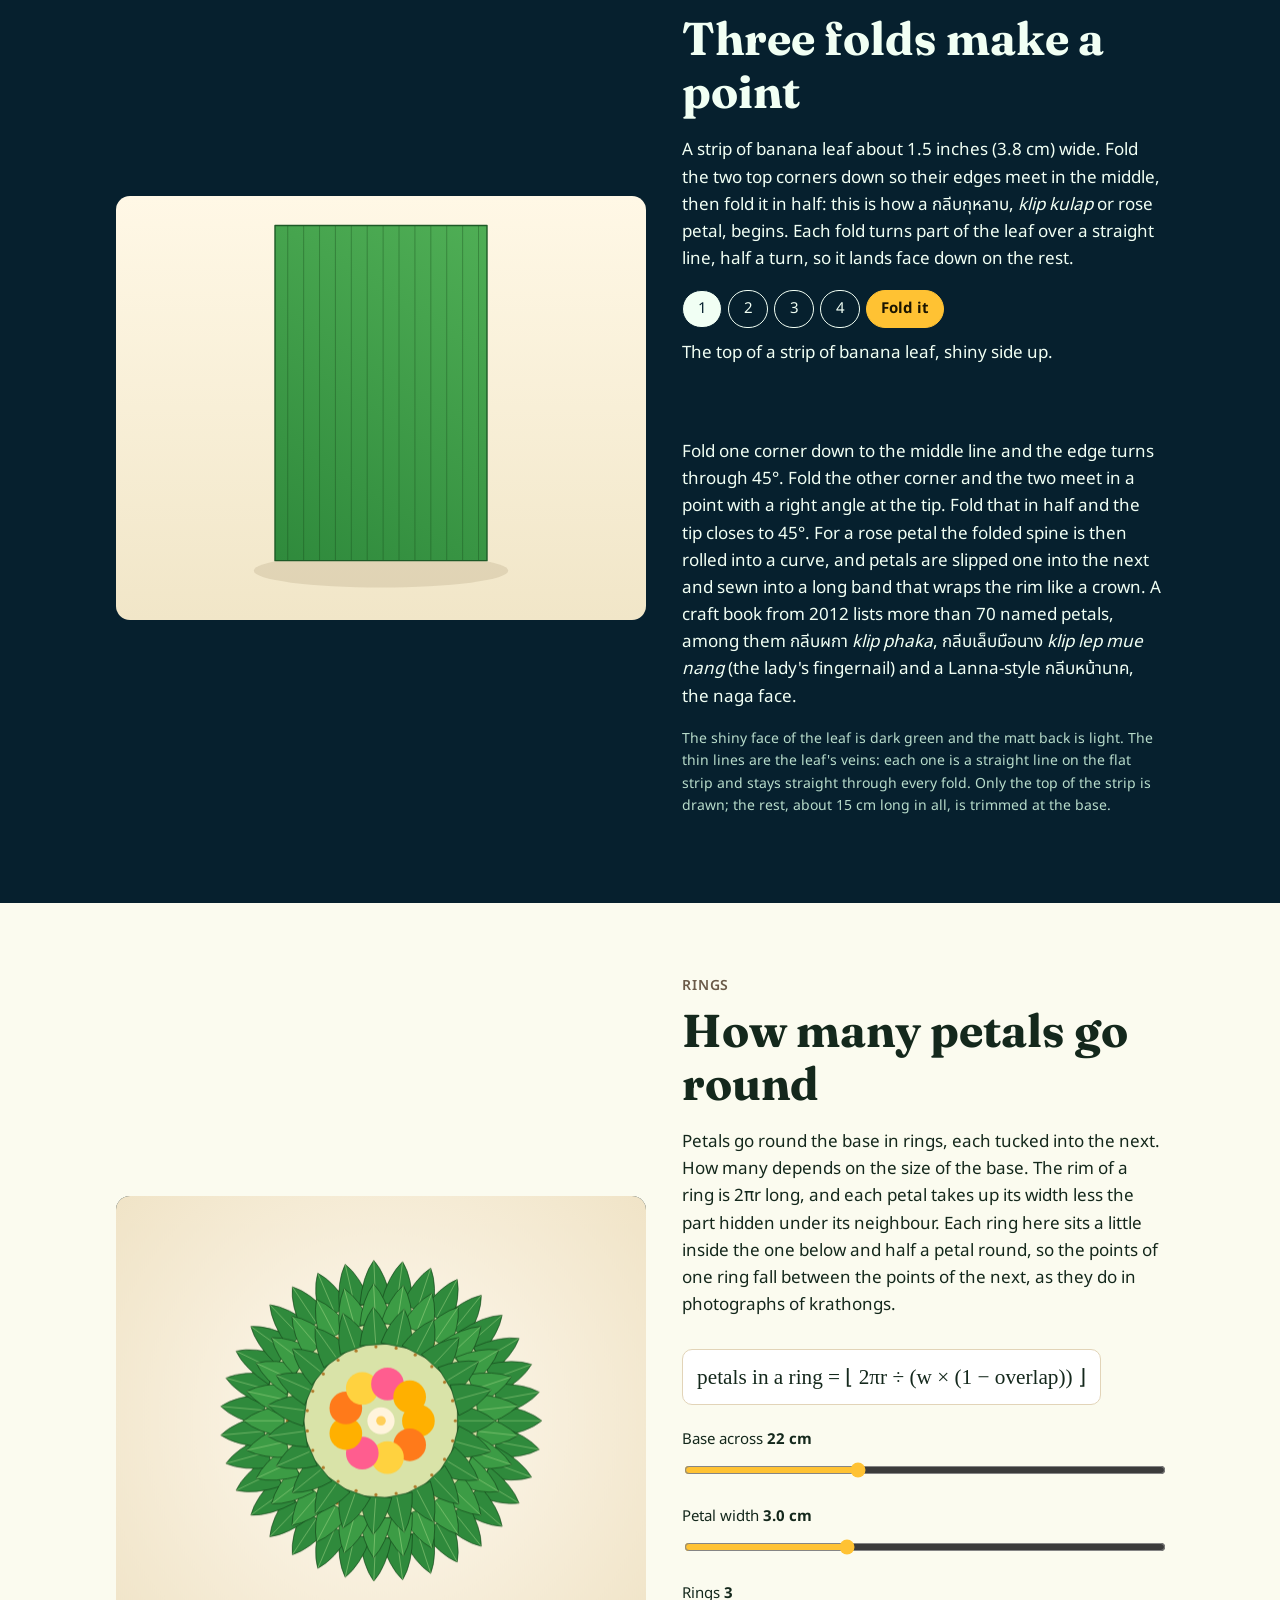
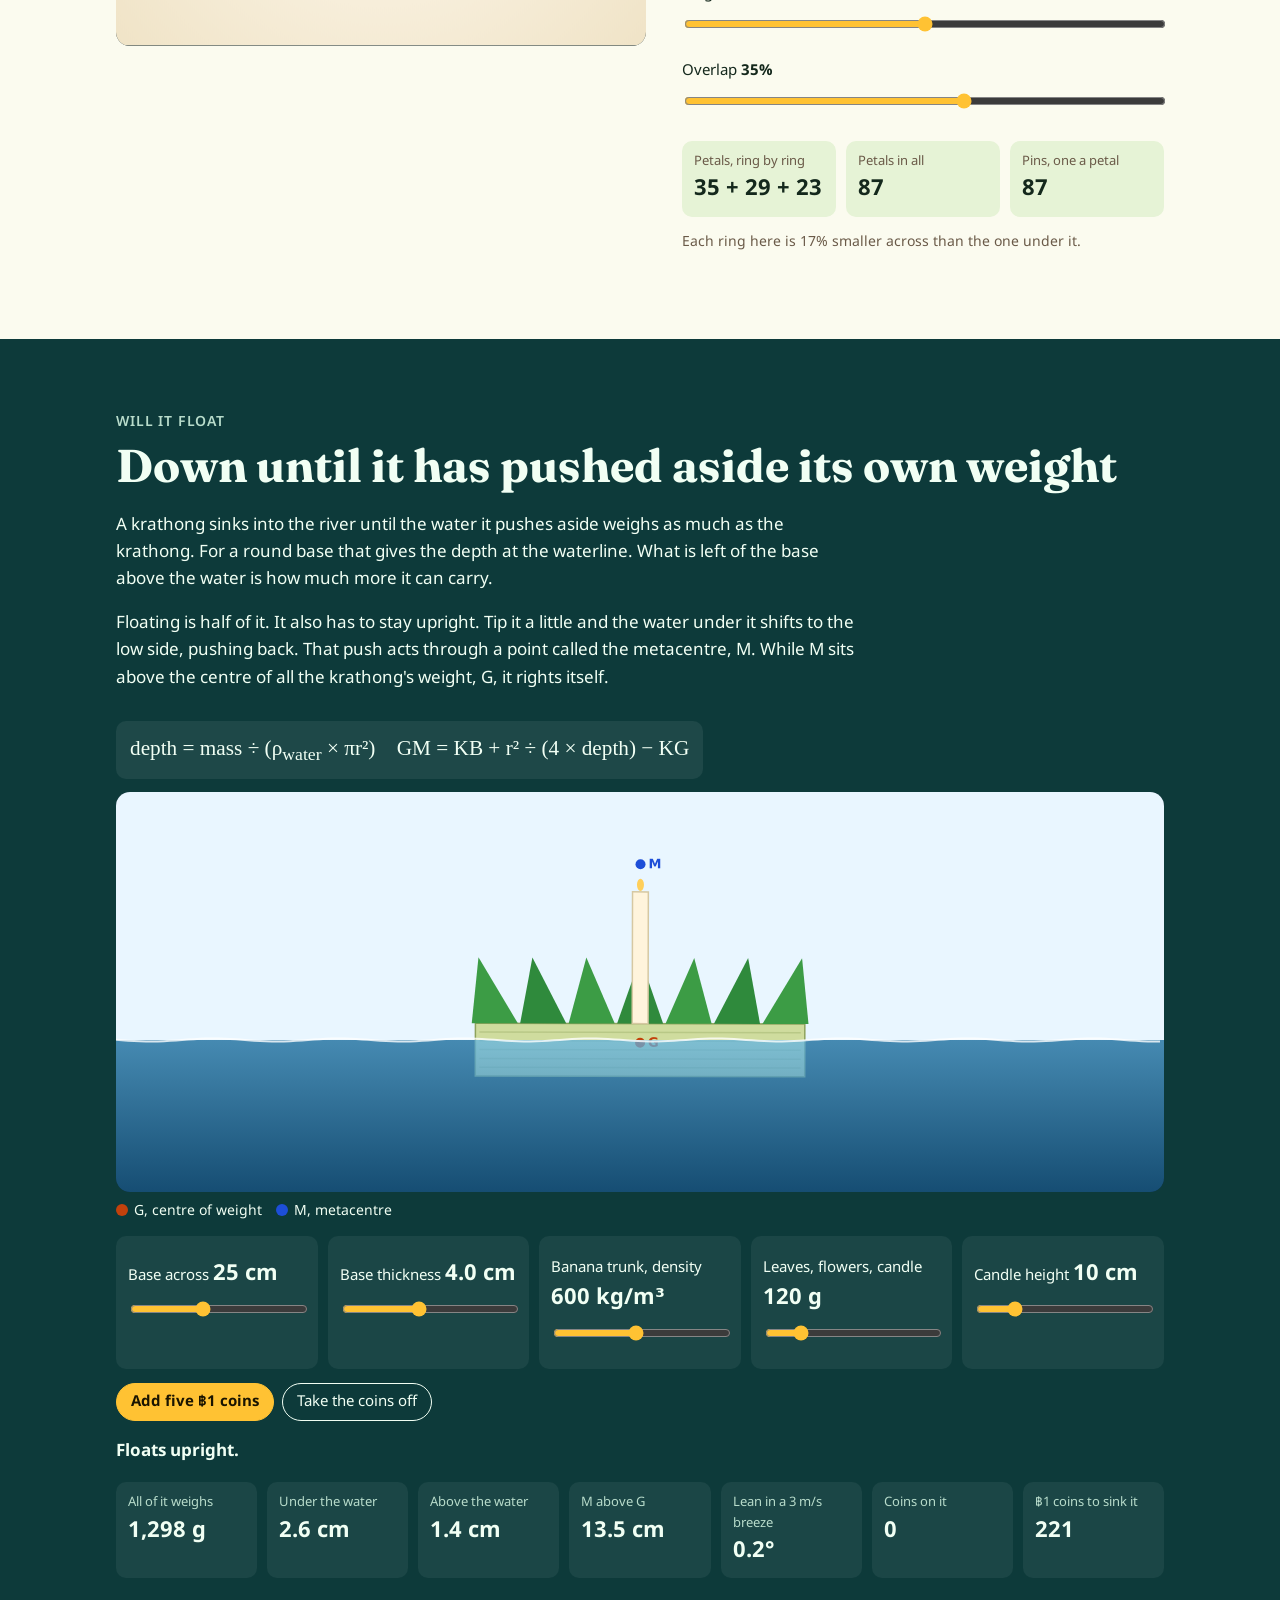
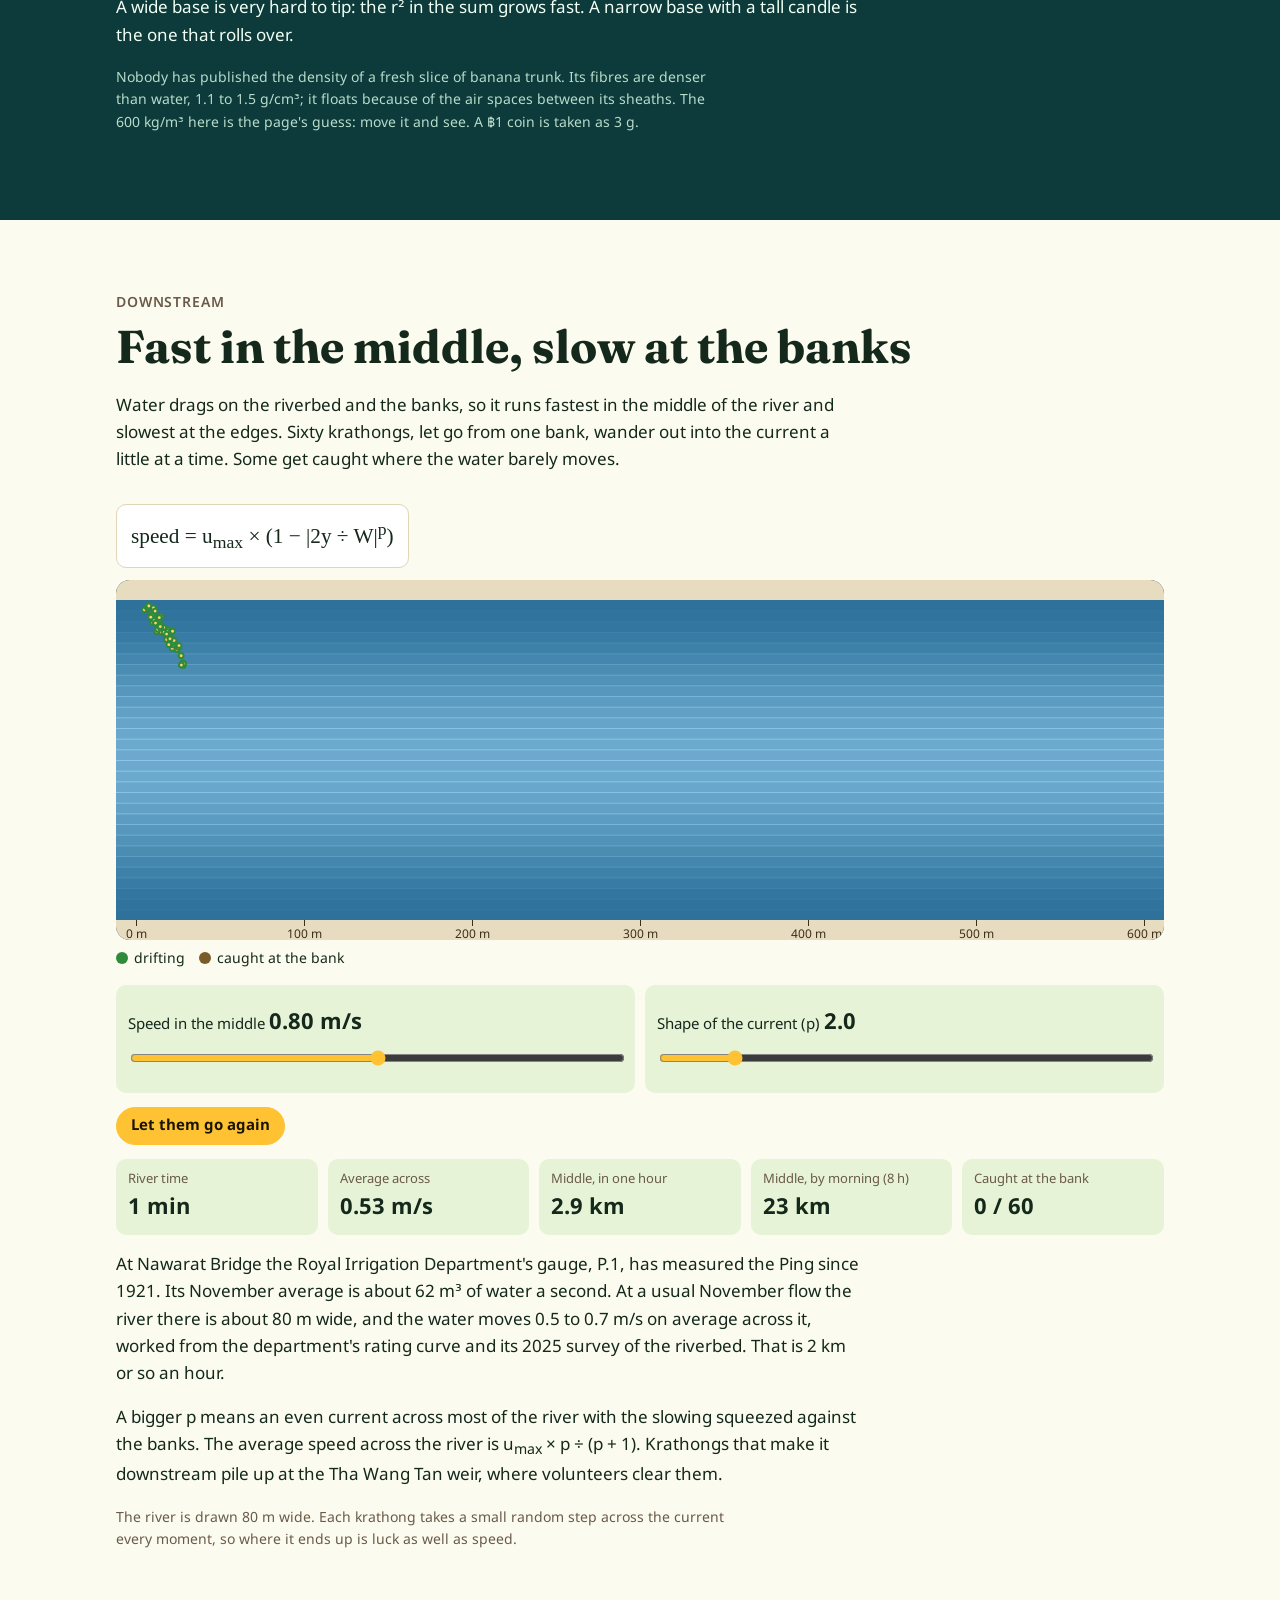
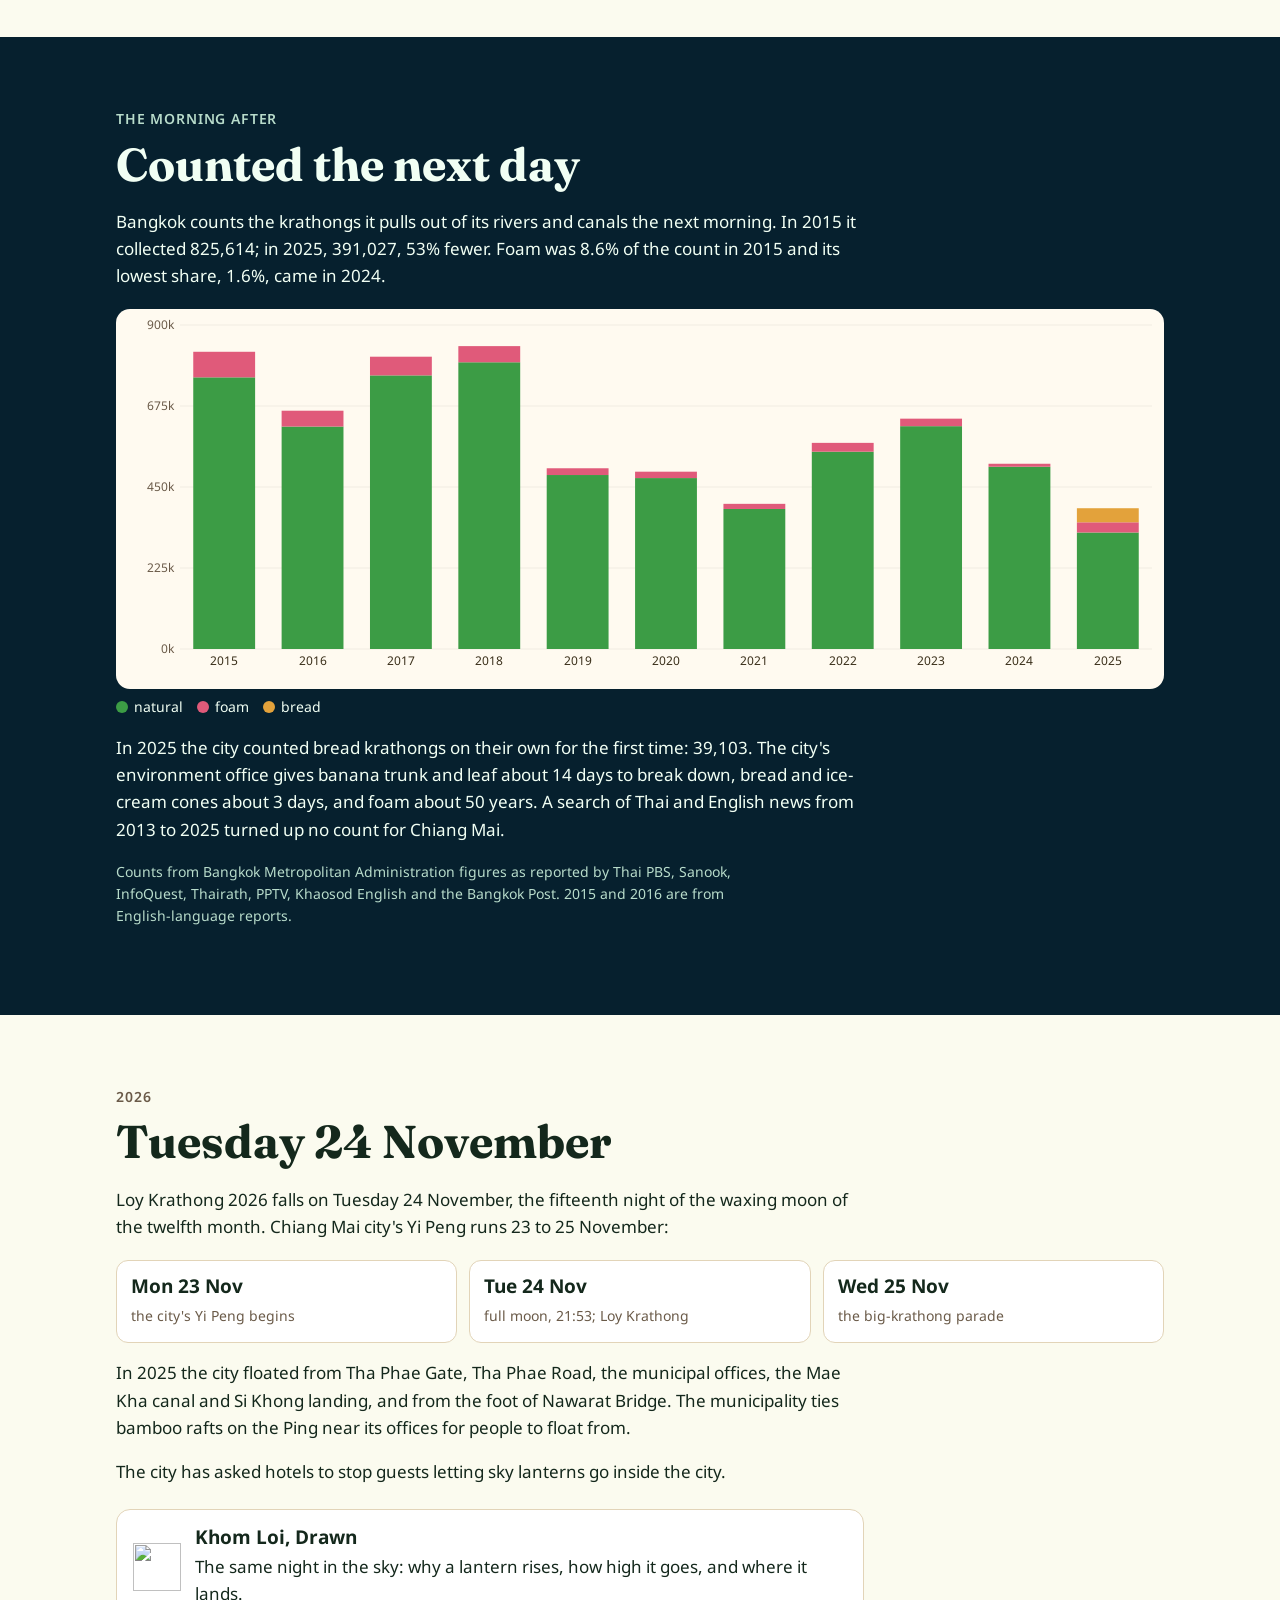
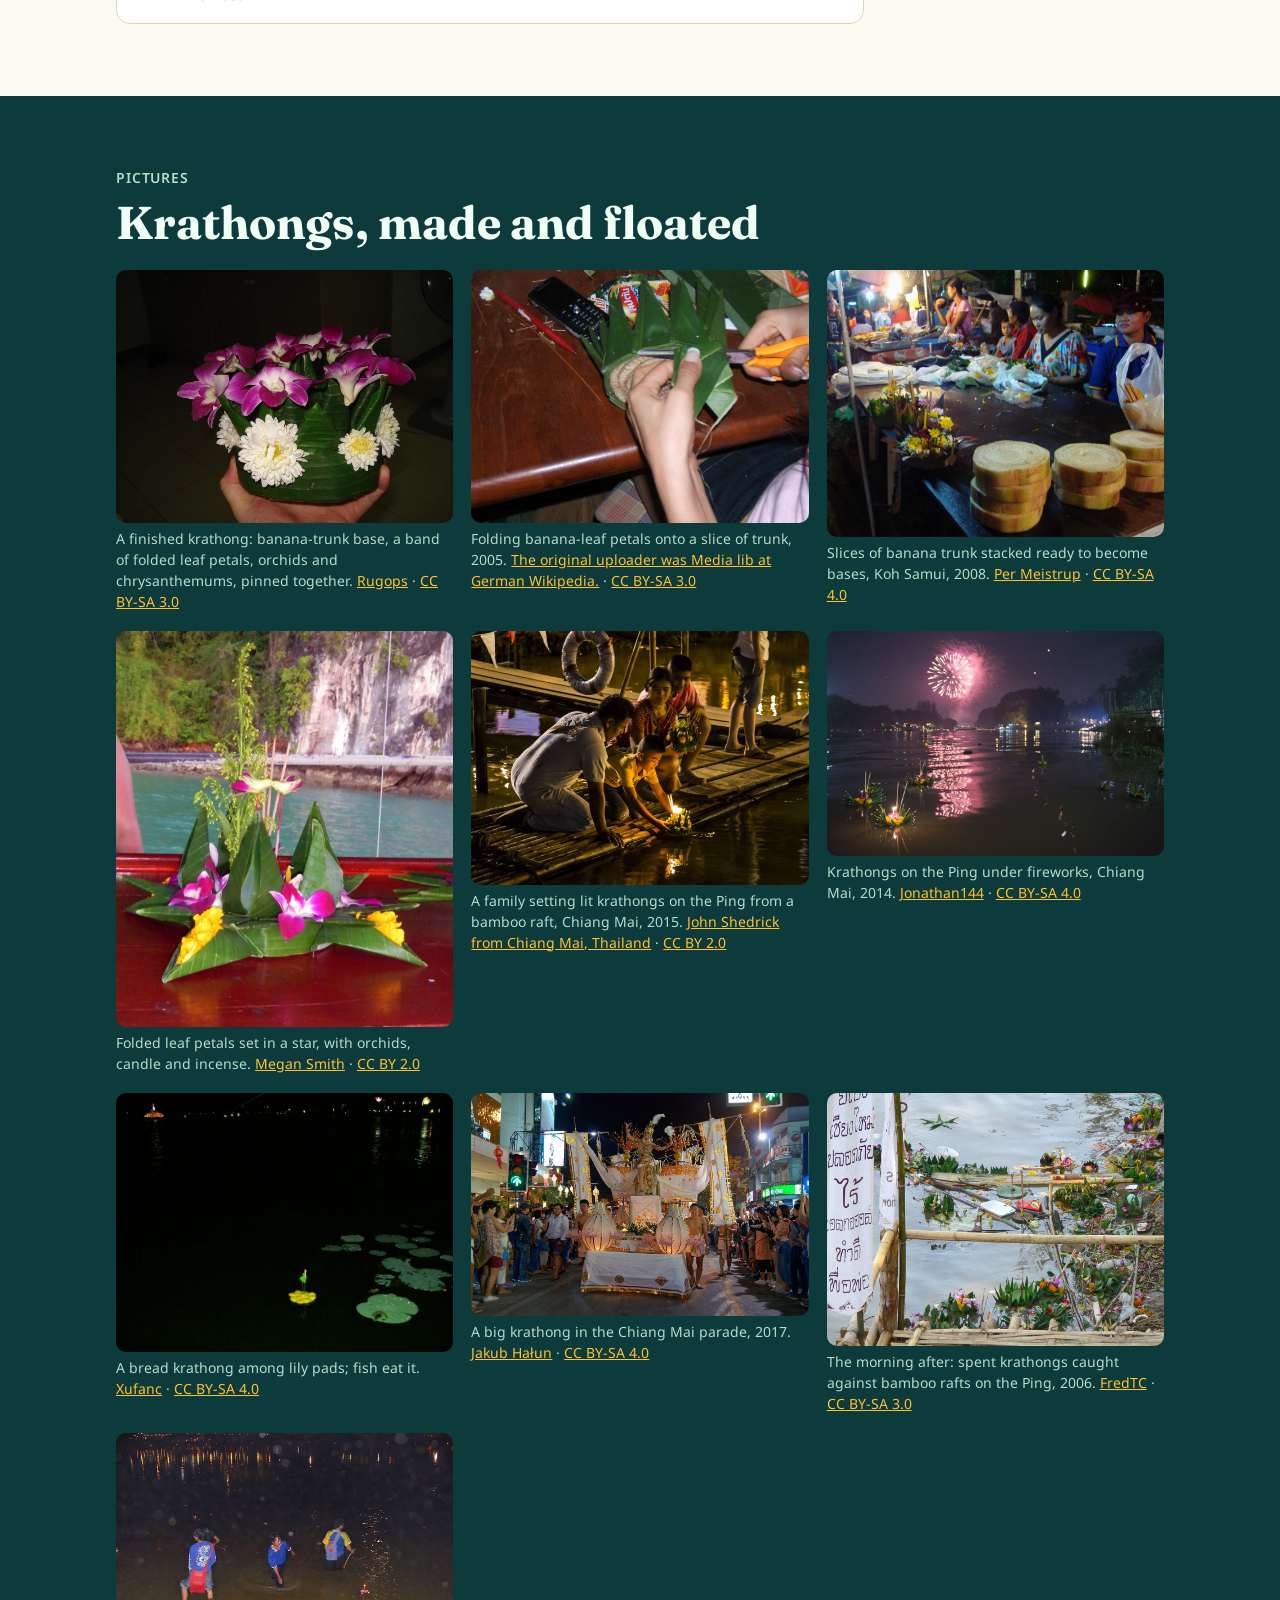
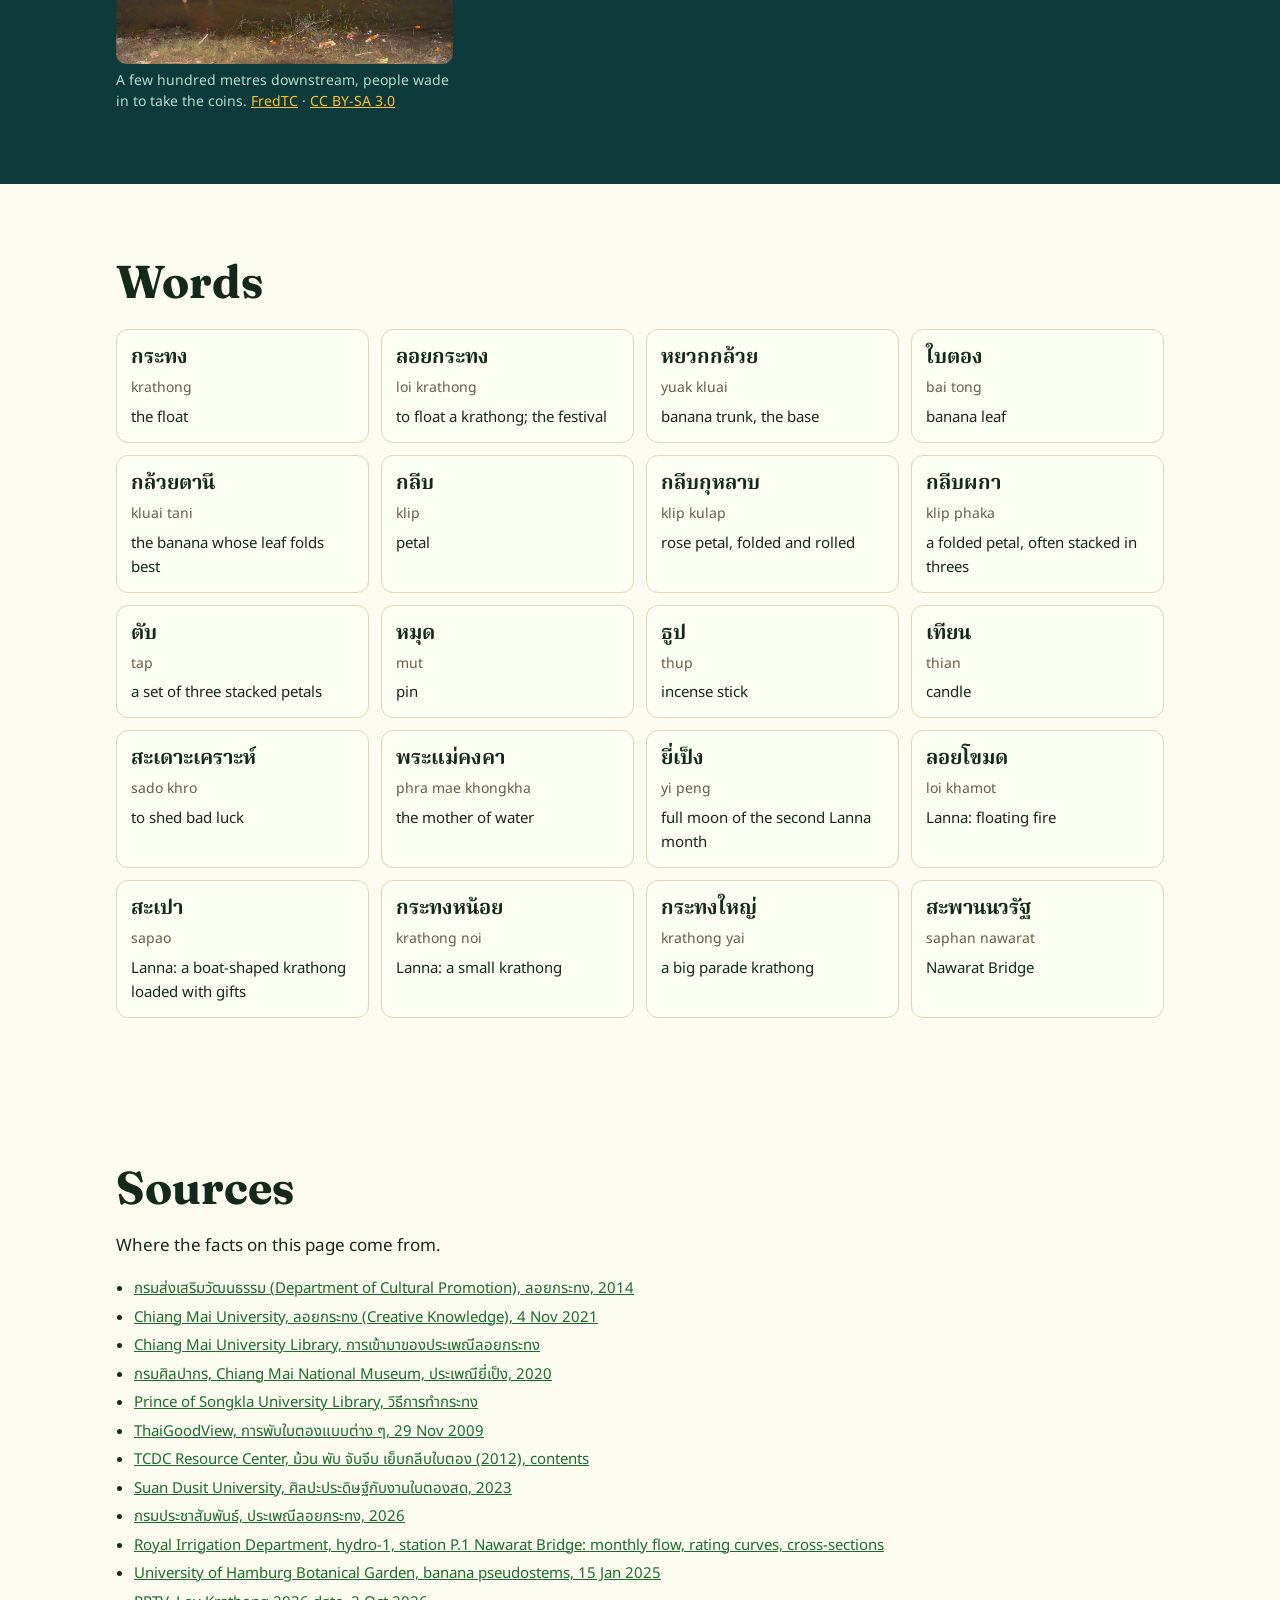
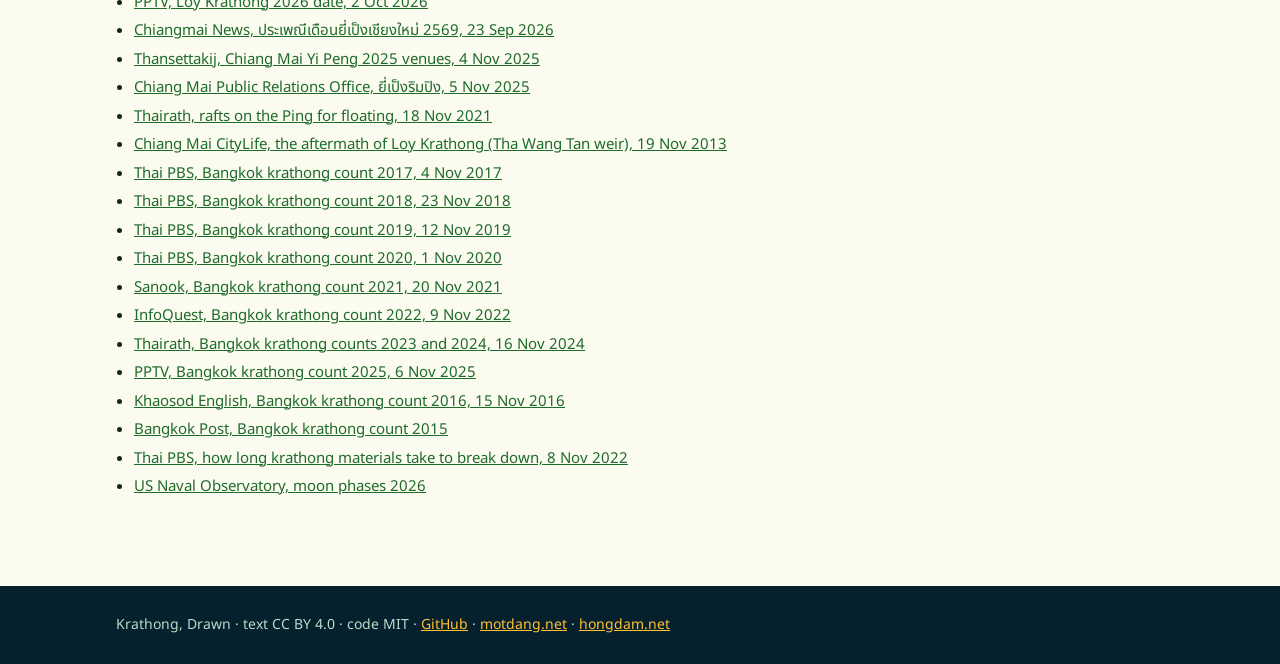
==== commit ae977786: "Take aggregator links off Co-Authored-By: Claude Opus 5.5 <noreply@anthropic.com>" ====
--- a/docs/index.html
+++ b/docs/index.html
@@ -183,7 +183,7 @@
 <p class="legend"><span><i style="background:#3c9c45"></i>natural</span><span><i style="background:#e05a7a"></i>foam</span><span><i style="background:#e3a23b"></i>bread</span></p>
 <p>In 2025 the city counted bread krathongs on their own for the first time: 39,103. The city's environment office gives banana trunk and leaf about 14 days to break down, bread and ice-cream cones about 3 days, and foam about 50 years. A search of Thai and English news from 2013 to 2025 turned up no count for Chiang Mai.</p><p class="note">Counts from Bangkok Metropolitan Administration figures as reported by Thai PBS, Sanook, InfoQuest, Thairath, PPTV, Khaosod English and the Bangkok Post. 2015 and 2016 are from English-language reports.</p></div></section>
 <section id="yipeng" class="sec"><div class="in"><p class="kick">2026</p><h2>Tuesday 24 November</h2><p>Loy Krathong 2026 falls on Tuesday 24 November, the fifteenth night of the waxing moon of the twelfth month. Chiang Mai city's Yi Peng runs 23 to 25 November:</p>
-<div class="dates"><div><b>Mon 23 Nov</b><span>the city's Yi Peng begins</span></div><div><b>Tue 24 Nov</b><span>full moon, 21:53; Loy Krathong</span></div><div><b>Wed 25 Nov</b><span>the big-krathong parade</span></div></div><p><a href="https://klook.tpx.li/cTRLZEBu" rel="sponsored nofollow noopener" target="_blank">Yi Peng tickets · Klook</a> <small class="paid">Paid link: this site earns a fee if you book.</small></p><p>In 2025 the city floated from Tha Phae Gate, Tha Phae Road, the municipal offices, the Mae Kha canal and Si Khong landing, and from the foot of Nawarat Bridge. The municipality ties bamboo rafts on the Ping near its offices for people to float from.</p><p>The city has asked hotels to stop guests letting sky lanterns go inside the city.</p>
+<div class="dates"><div><b>Mon 23 Nov</b><span>the city's Yi Peng begins</span></div><div><b>Tue 24 Nov</b><span>full moon, 21:53; Loy Krathong</span></div><div><b>Wed 25 Nov</b><span>the big-krathong parade</span></div></div><p>In 2025 the city floated from Tha Phae Gate, Tha Phae Road, the municipal offices, the Mae Kha canal and Si Khong landing, and from the foot of Nawarat Bridge. The municipality ties bamboo rafts on the Ping near its offices for people to float from.</p><p>The city has asked hotels to stop guests letting sky lanterns go inside the city.</p>
 <a class="sib" href="https://motdang.net/sites/khom-loi/"><img src="https://motdang.net/sites/khom-loi/icon.svg" width="48" height="48" alt=""><span><b>Khom Loi, Drawn</b> The same night in the sky: why a lantern rises, how high it goes, and where it lands.</span></a></div></section>
 <section id="pictures" class="sec rock"><div class="in"><p class="kick">Pictures</p><h2>Krathongs, made and floated</h2><div class="ph"><figure><img loading="lazy" src="img/01-finished.jpg" width="1200" height="900" alt="A finished krathong: banana-trunk base, a band of folded leaf petals, orchids and chrysanthemums, pinned together."><figcaption>A finished krathong: banana-trunk base, a band of folded leaf petals, orchids and chrysanthemums, pinned together. <a href="https://commons.wikimedia.org/wiki/File:A_hand-made_Loi_Krathong.jpg">Rugops</a> · <a href="https://creativecommons.org/licenses/by-sa/3.0/">CC BY-SA 3.0</a></figcaption></figure><figure><img loading="lazy" src="img/02-folding-onto-trunk.jpg" width="1200" height="900" alt="Folding banana-leaf petals onto a slice of trunk, 2005."><figcaption>Folding banana-leaf petals onto a slice of trunk, 2005. <a href="https://commons.wikimedia.org/wiki/File:Loi_krathong0.jpg">The original uploader was Media lib at German Wikipedia.</a> · <a href="https://creativecommons.org/licenses/by-sa/3.0/">CC BY-SA 3.0</a></figcaption></figure><figure><img loading="lazy" src="img/03-trunk-slices.jpg" width="1024" height="810" alt="Slices of banana trunk stacked ready to become bases, Koh Samui, 2008."><figcaption>Slices of banana trunk stacked ready to become bases, Koh Samui, 2008. <a href="https://commons.wikimedia.org/wiki/File:Loy_Krathong_2008_DSC01086e.jpg">Per Meistrup</a> · <a href="https://creativecommons.org/licenses/by-sa/4.0/">CC BY-SA 4.0</a></figcaption></figure><figure><img loading="lazy" src="img/04-leaf-star.jpg" width="1023" height="1200" alt="Folded leaf petals set in a star, with orchids, candle and incense."><figcaption>Folded leaf petals set in a star, with orchids, candle and incense. <a href="https://commons.wikimedia.org/wiki/File:Loi_Krathong_banana_offerings.jpg">Megan Smith</a> · <a href="https://creativecommons.org/licenses/by/2.0/">CC BY 2.0</a></figcaption></figure><figure><img loading="lazy" src="img/05-from-the-raft.jpg" width="1200" height="901" alt="A family setting lit krathongs on the Ping from a bamboo raft, Chiang Mai, 2015."><figcaption>A family setting lit krathongs on the Ping from a bamboo raft, Chiang Mai, 2015. <a href="https://commons.wikimedia.org/wiki/File:Thai_people_setting_their_candle-lit_krathongs_in_the_Ping_river_at_night_during_Loy_Krathong_2015-10_(22715933524).jpg">John Shedrick from Chiang Mai, Thailand</a> · <a href="https://creativecommons.org/licenses/by/2.0/">CC BY 2.0</a></figcaption></figure><figure><img loading="lazy" src="img/06-ping-fireworks.jpg" width="1024" height="683" alt="Krathongs on the Ping under fireworks, Chiang Mai, 2014."><figcaption>Krathongs on the Ping under fireworks, Chiang Mai, 2014. <a href="https://commons.wikimedia.org/wiki/File:LoyKrathong2014.jpg">Jonathan144</a> · <a href="https://creativecommons.org/licenses/by-sa/4.0/">CC BY-SA 4.0</a></figcaption></figure><figure><img loading="lazy" src="img/07-bread.jpg" width="1010" height="775" alt="A bread krathong among lily pads; fish eat it."><figcaption>A bread krathong among lily pads; fish eat it. <a href="https://commons.wikimedia.org/wiki/File:Fish-food_krathong4.JPG">Xufanc</a> · <a href="https://creativecommons.org/licenses/by-sa/4.0/">CC BY-SA 4.0</a></figcaption></figure><figure><img loading="lazy" src="img/08-krathong-yai.jpg" width="1200" height="795" alt="A big krathong in the Chiang Mai parade, 2017."><figcaption>A big krathong in the Chiang Mai parade, 2017. <a href="https://commons.wikimedia.org/wiki/File:20171104_Loi_Krathong_in_Chiang_Mai_9573_DxO.jpg">Jakub Hałun</a> · <a href="https://creativecommons.org/licenses/by-sa/4.0/">CC BY-SA 4.0</a></figcaption></figure><figure><img loading="lazy" src="img/09-morning-after.jpg" width="1200" height="900" alt="The morning after: spent krathongs caught against bamboo rafts on the Ping, 2006."><figcaption>The morning after: spent krathongs caught against bamboo rafts on the Ping, 2006. <a href="https://commons.wikimedia.org/wiki/File:Loy_Krathong_the_morning_after_P1010830a.jpg">FredTC</a> · <a href="https://creativecommons.org/licenses/by-sa/3.0/">CC BY-SA 3.0</a></figcaption></figure><figure><img loading="lazy" src="img/10-coin-collectors.jpg" width="1200" height="823" alt="A few hundred metres downstream, people wade in to take the coins."><figcaption>A few hundred metres downstream, people wade in to take the coins. <a href="https://commons.wikimedia.org/wiki/File:LoyKrathongCoinCollectorsP1010900.jpg">FredTC</a> · <a href="https://creativecommons.org/licenses/by-sa/3.0/">CC BY-SA 3.0</a></figcaption></figure></div></div></section>
 <section id="words" class="sec"><div class="in"><h2>Words</h2><div class="glos"><div><b>กระทง</b><i>krathong</i><p>the float</p></div><div><b>ลอยกระทง</b><i>loi krathong</i><p>to float a krathong; the festival</p></div><div><b>หยวกกล้วย</b><i>yuak kluai</i><p>banana trunk, the base</p></div><div><b>ใบตอง</b><i>bai tong</i><p>banana leaf</p></div><div><b>กล้วยตานี</b><i>kluai tani</i><p>the banana whose leaf folds best</p></div><div><b>กลีบ</b><i>klip</i><p>petal</p></div><div><b>กลีบกุหลาบ</b><i>klip kulap</i><p>rose petal, folded and rolled</p></div><div><b>กลีบผกา</b><i>klip phaka</i><p>a folded petal, often stacked in threes</p></div><div><b>ตับ</b><i>tap</i><p>a set of three stacked petals</p></div><div><b>หมุด</b><i>mut</i><p>pin</p></div><div><b>ธูป</b><i>thup</i><p>incense stick</p></div><div><b>เทียน</b><i>thian</i><p>candle</p></div><div><b>สะเดาะเคราะห์</b><i>sado khro</i><p>to shed bad luck</p></div><div><b>พระแม่คงคา</b><i>phra mae khongkha</i><p>the mother of water</p></div><div><b>ยี่เป็ง</b><i>yi peng</i><p>full moon of the second Lanna month</p></div><div><b>ลอยโขมด</b><i>loi khamot</i><p>Lanna: floating fire</p></div><div><b>สะเปา</b><i>sapao</i><p>Lanna: a boat-shaped krathong loaded with gifts</p></div><div><b>กระทงหน้อย</b><i>krathong noi</i><p>Lanna: a small krathong</p></div><div><b>กระทงใหญ่</b><i>krathong yai</i><p>a big parade krathong</p></div><div><b>สะพานนวรัฐ</b><i>saphan nawarat</i><p>Nawarat Bridge</p></div></div></div></section>
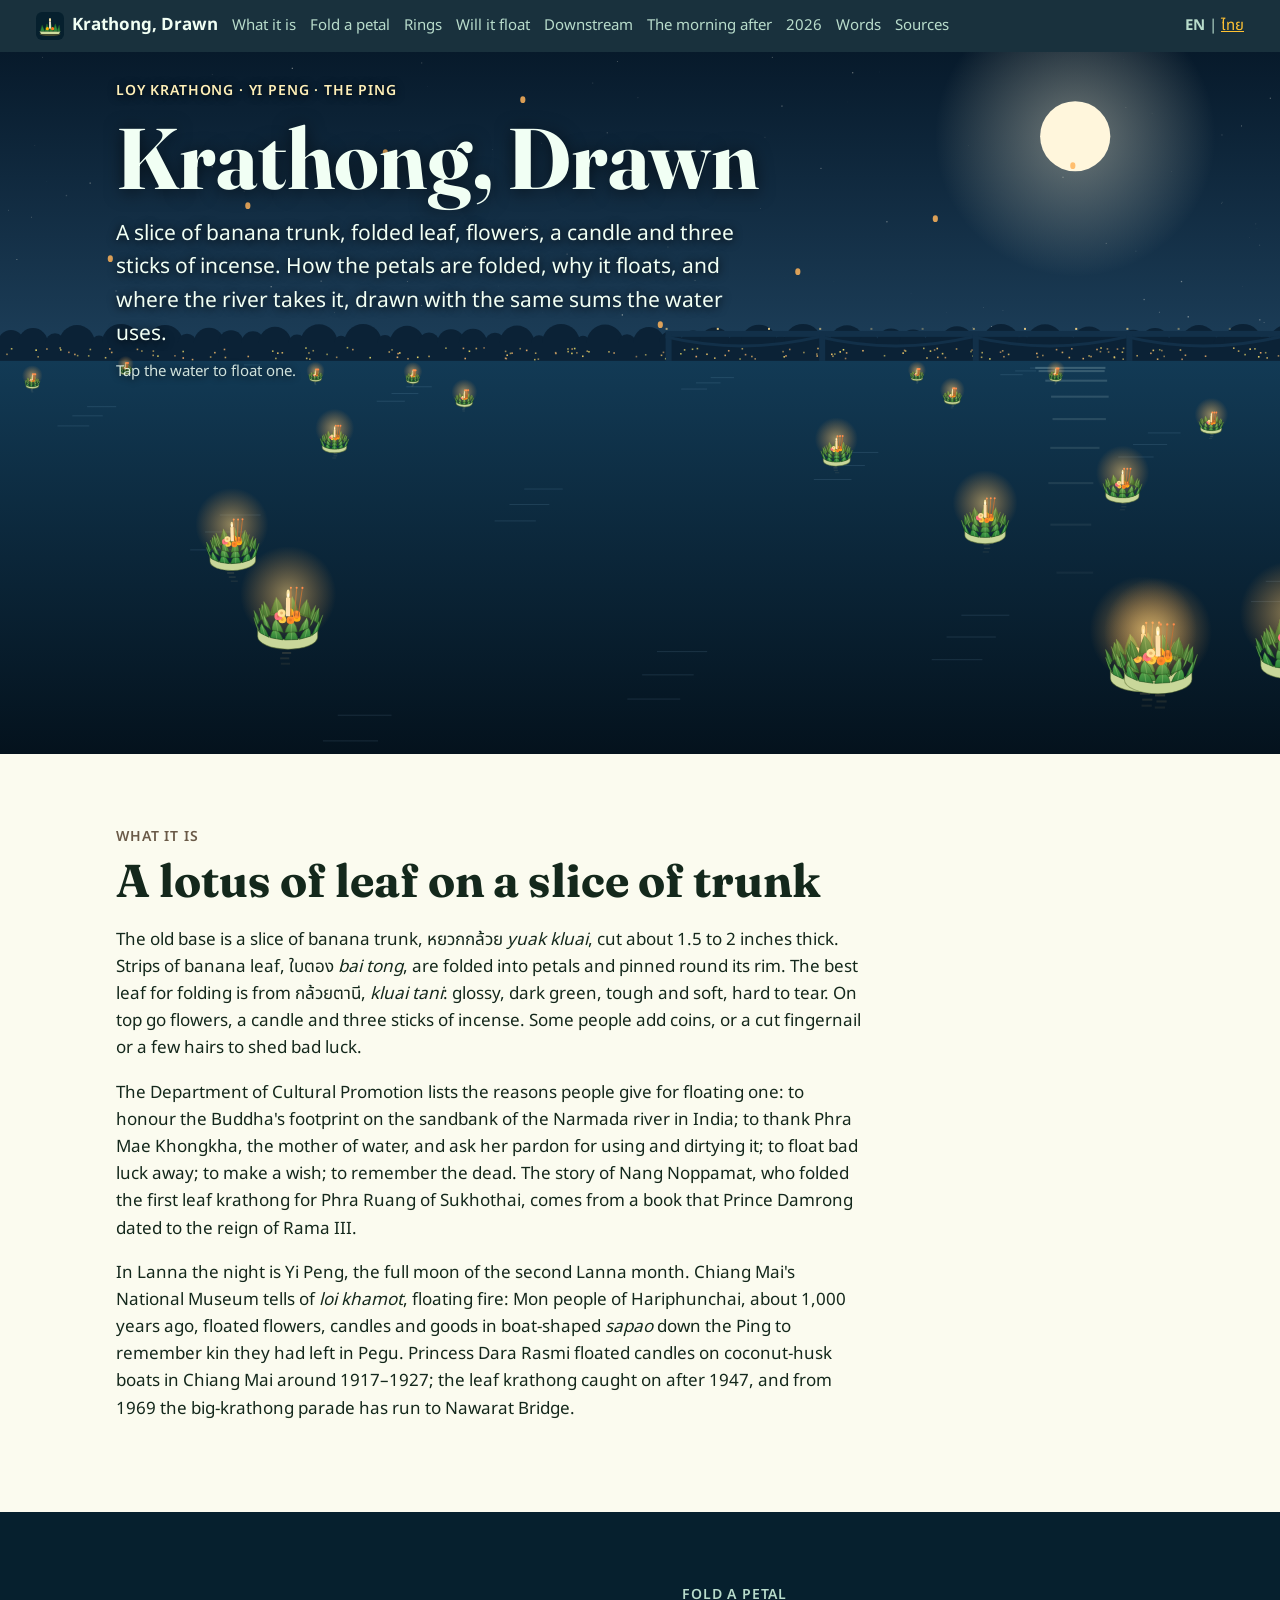
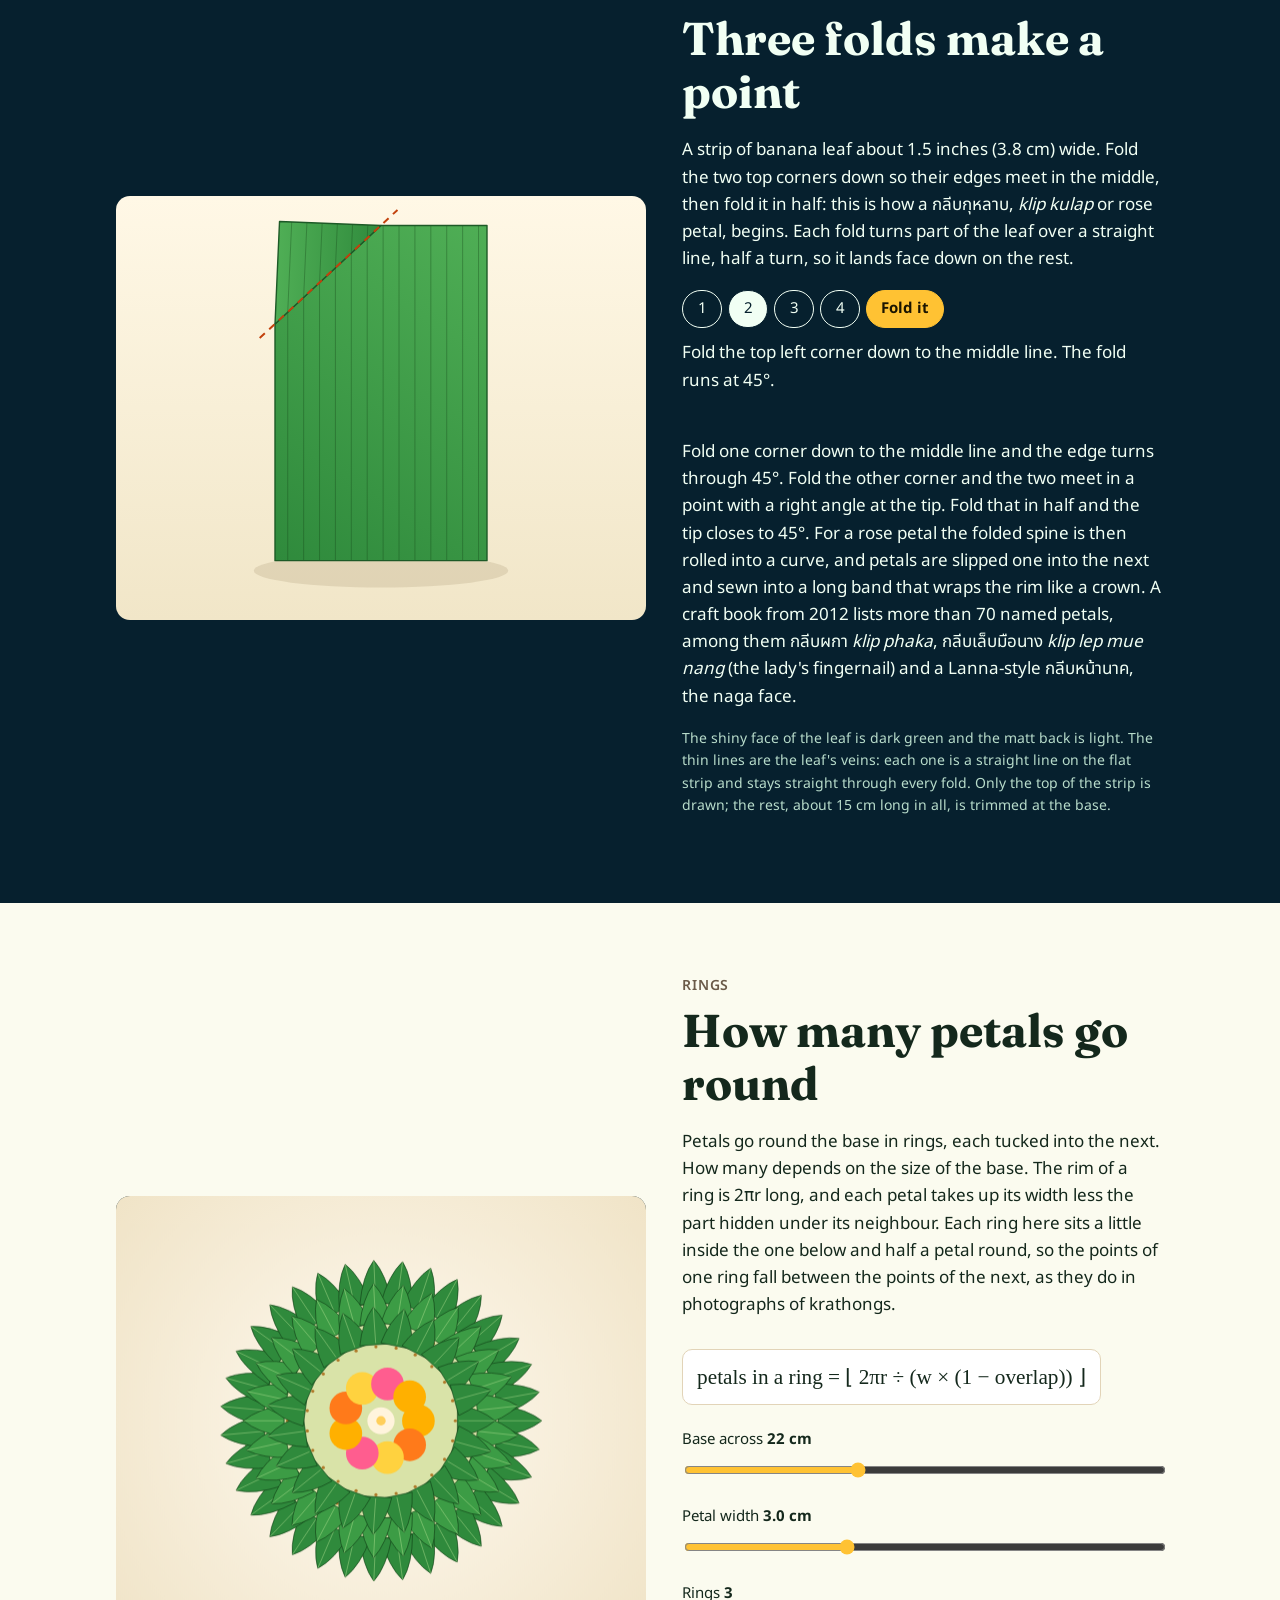
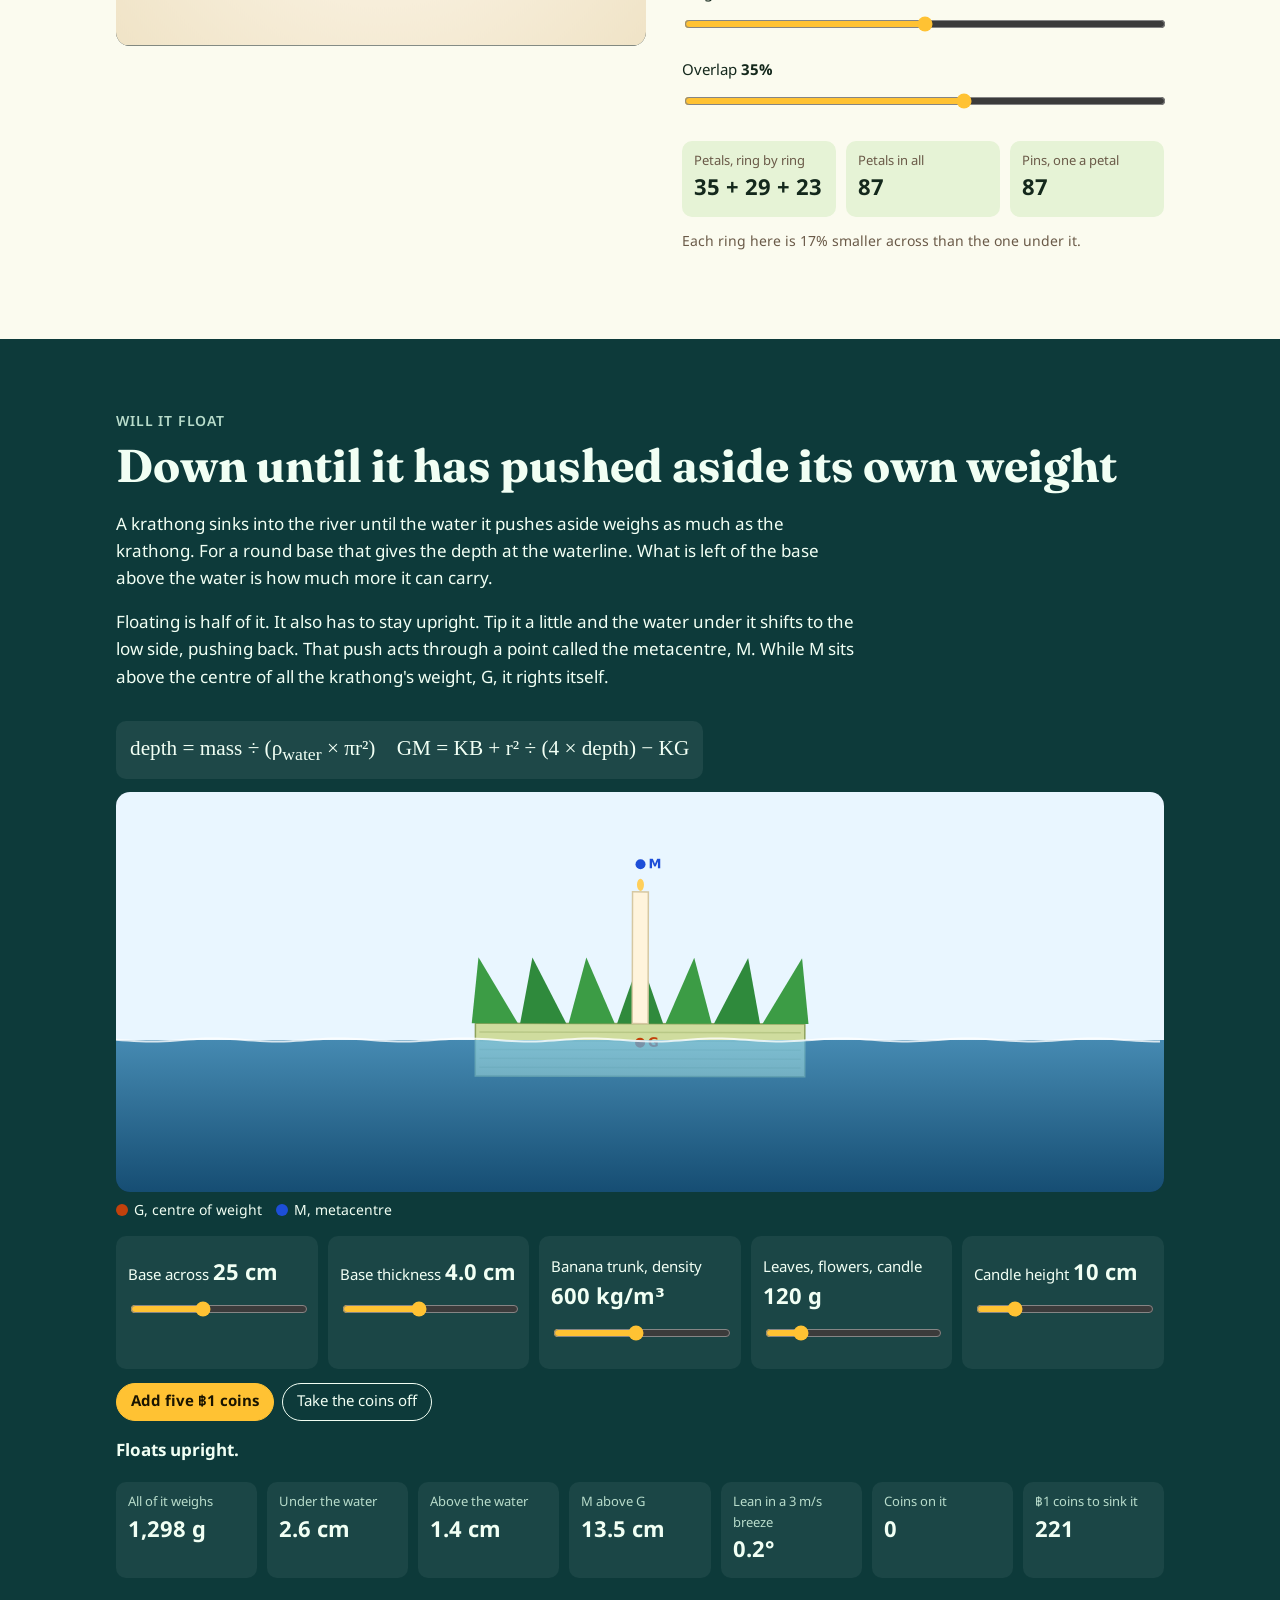
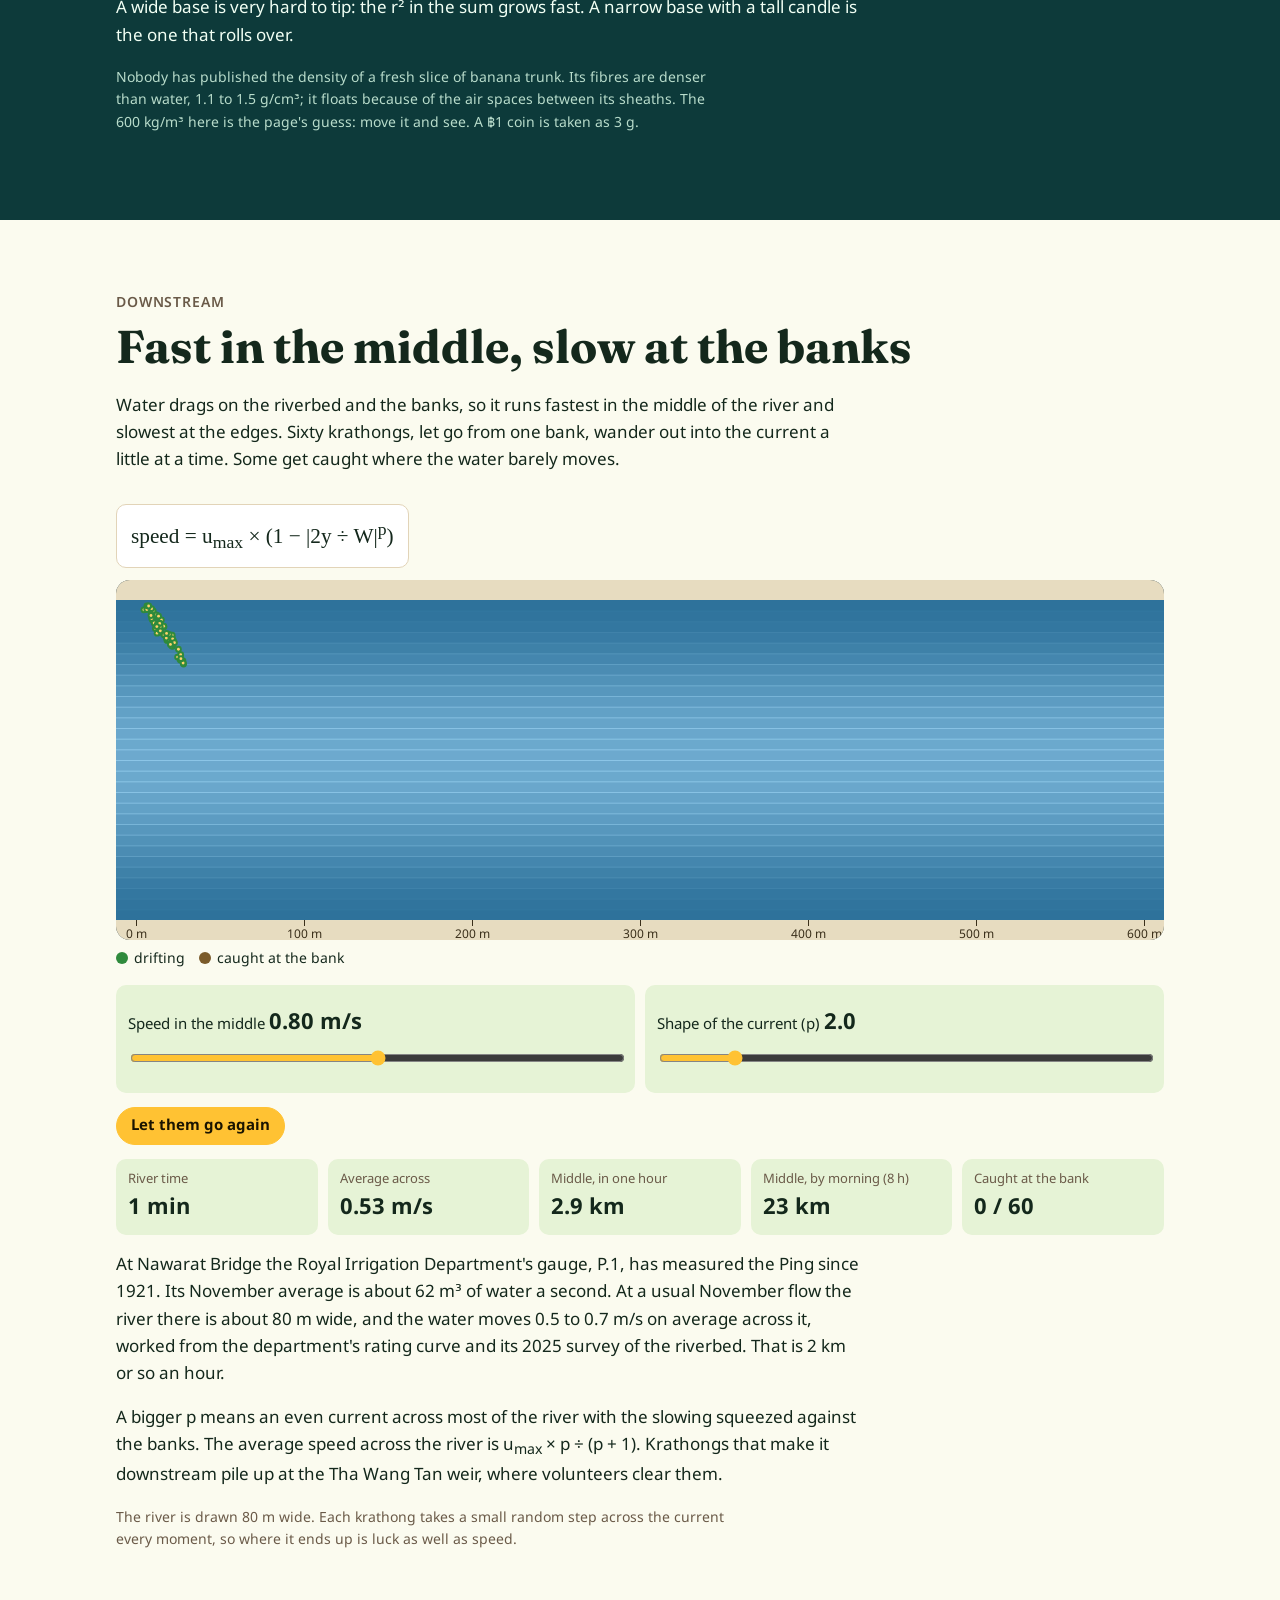
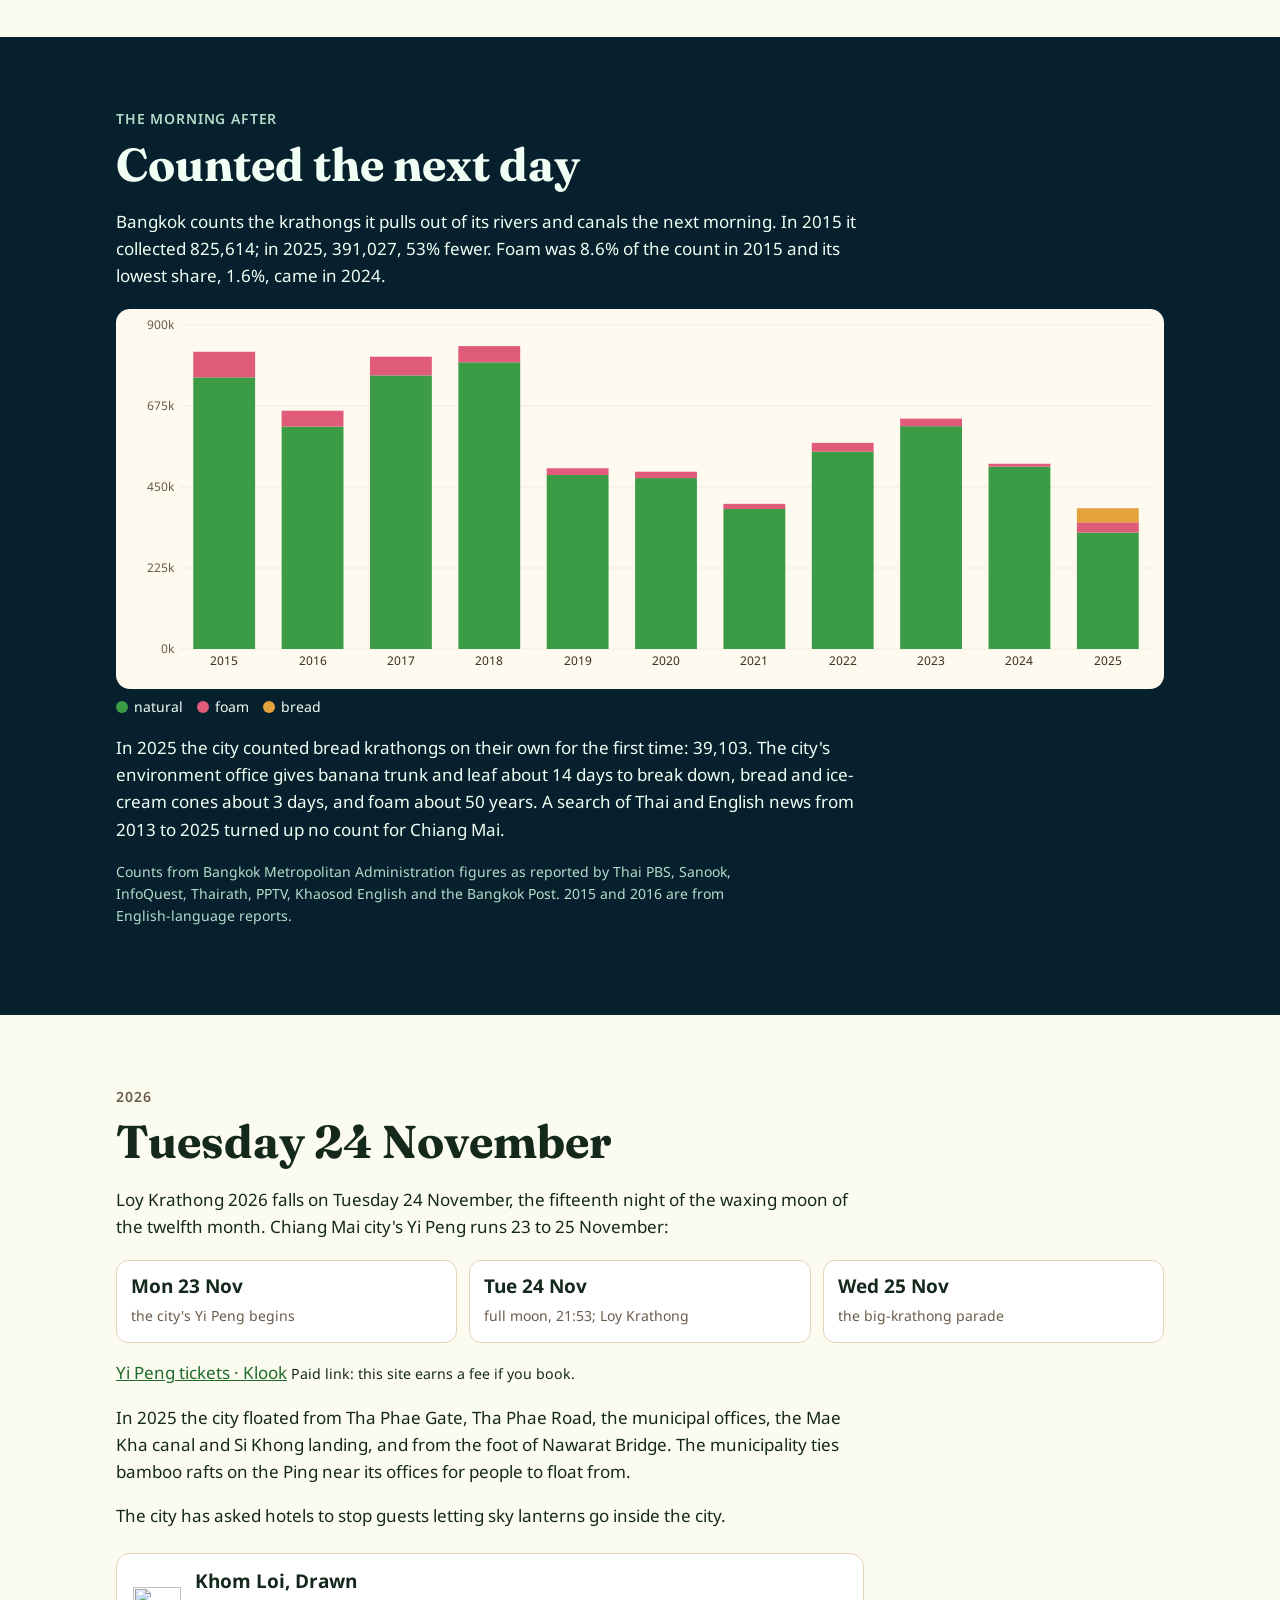
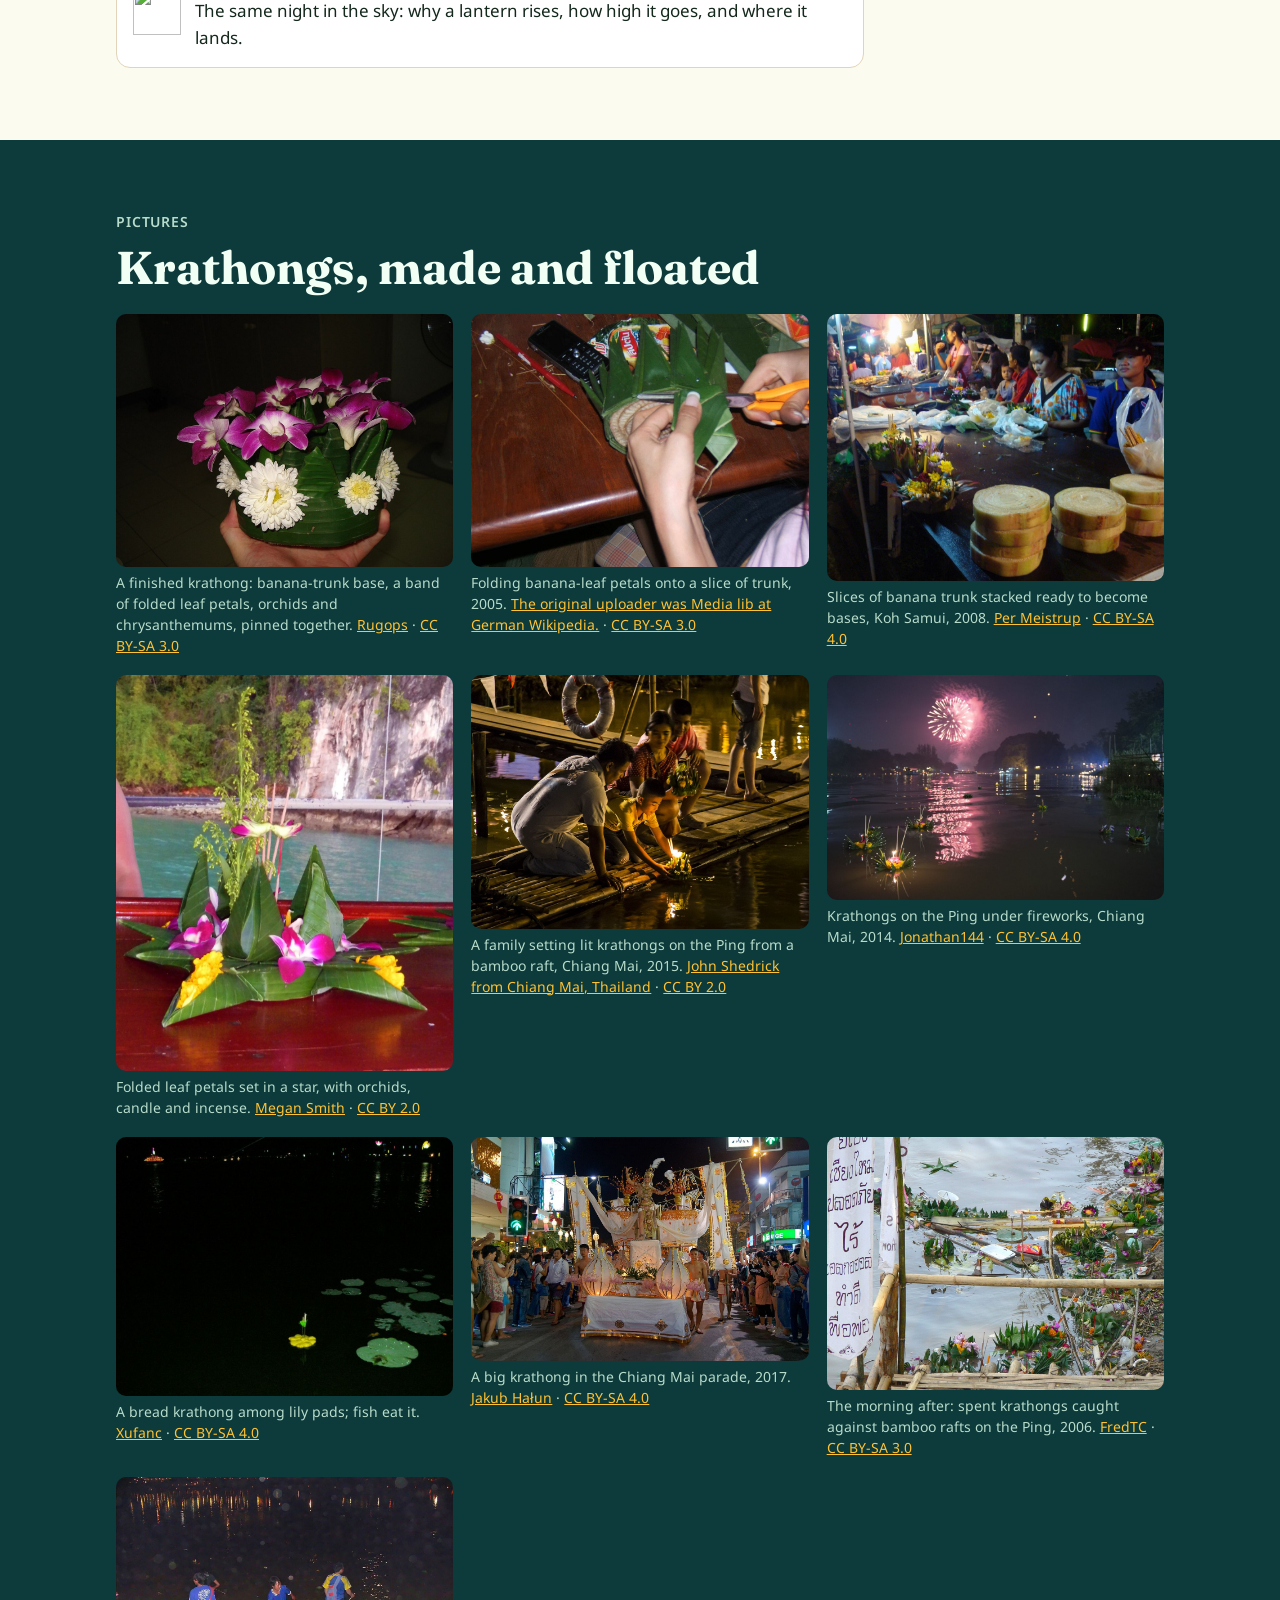
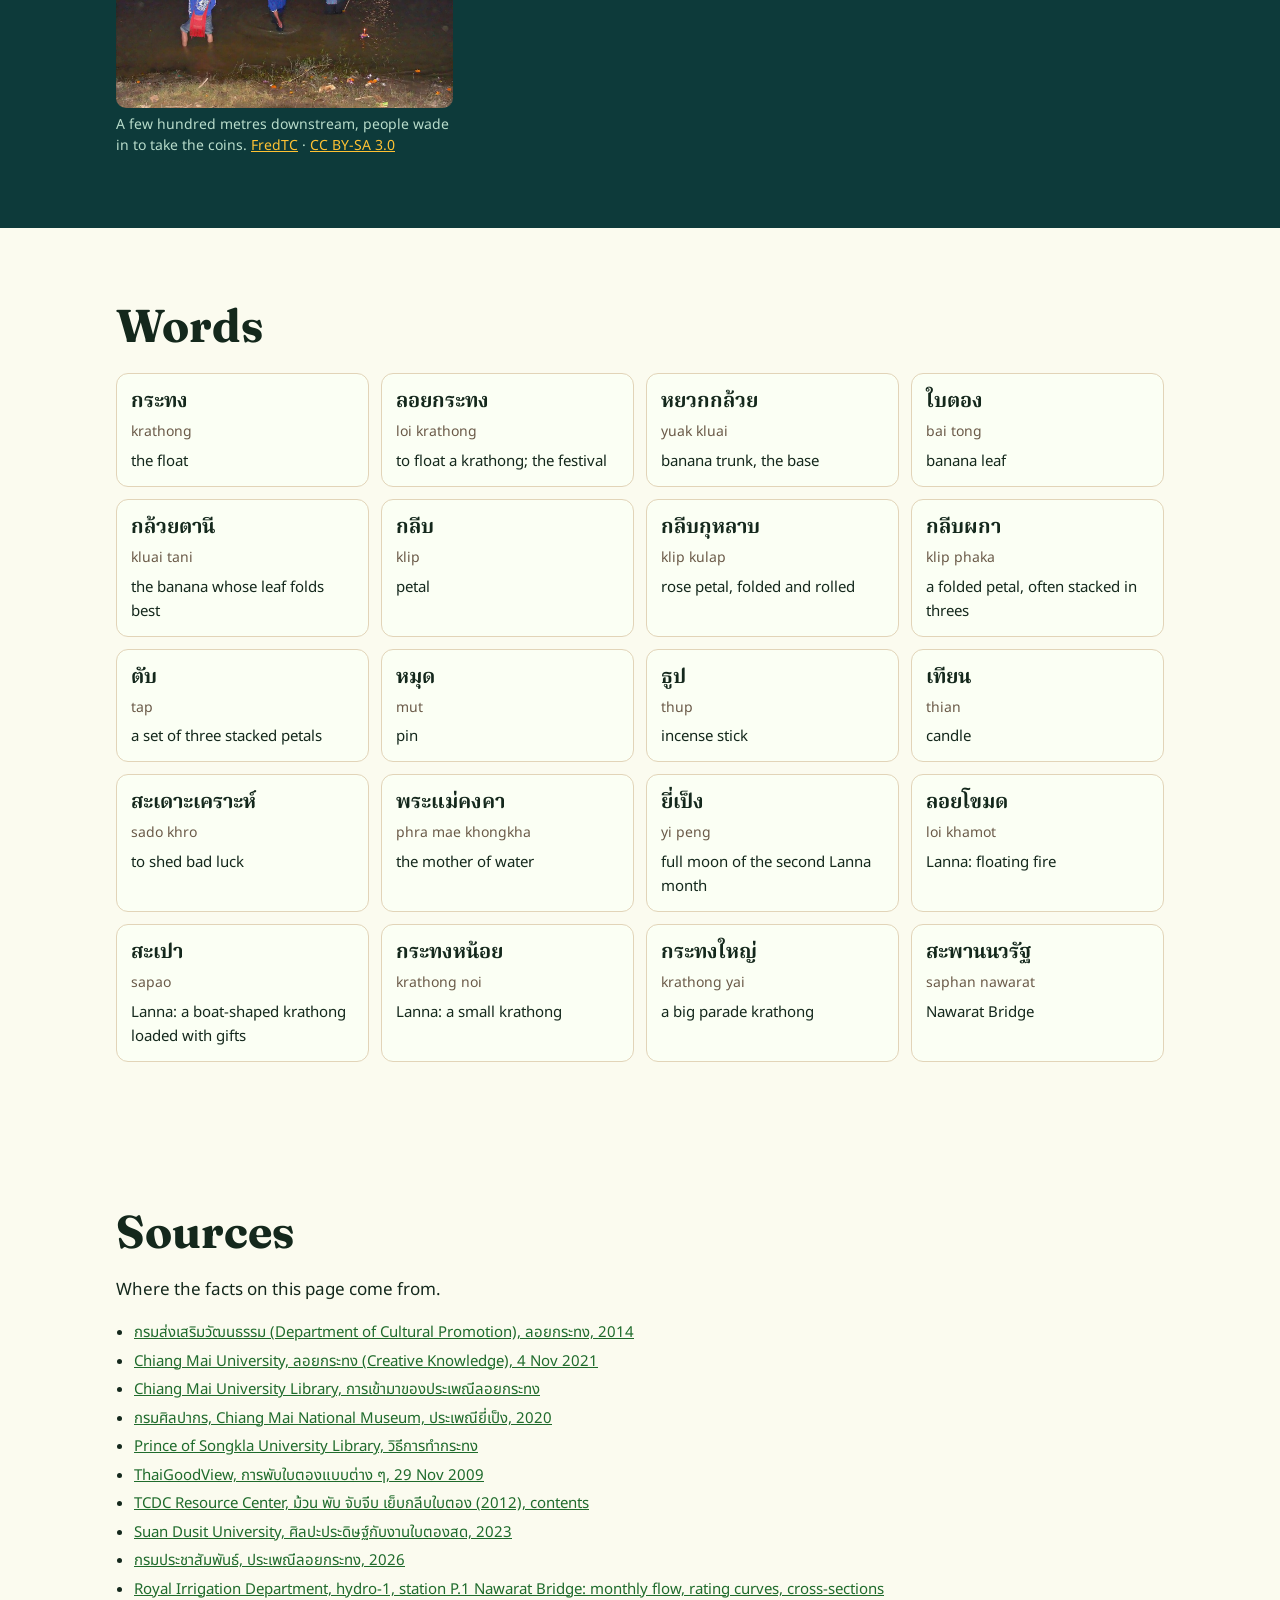
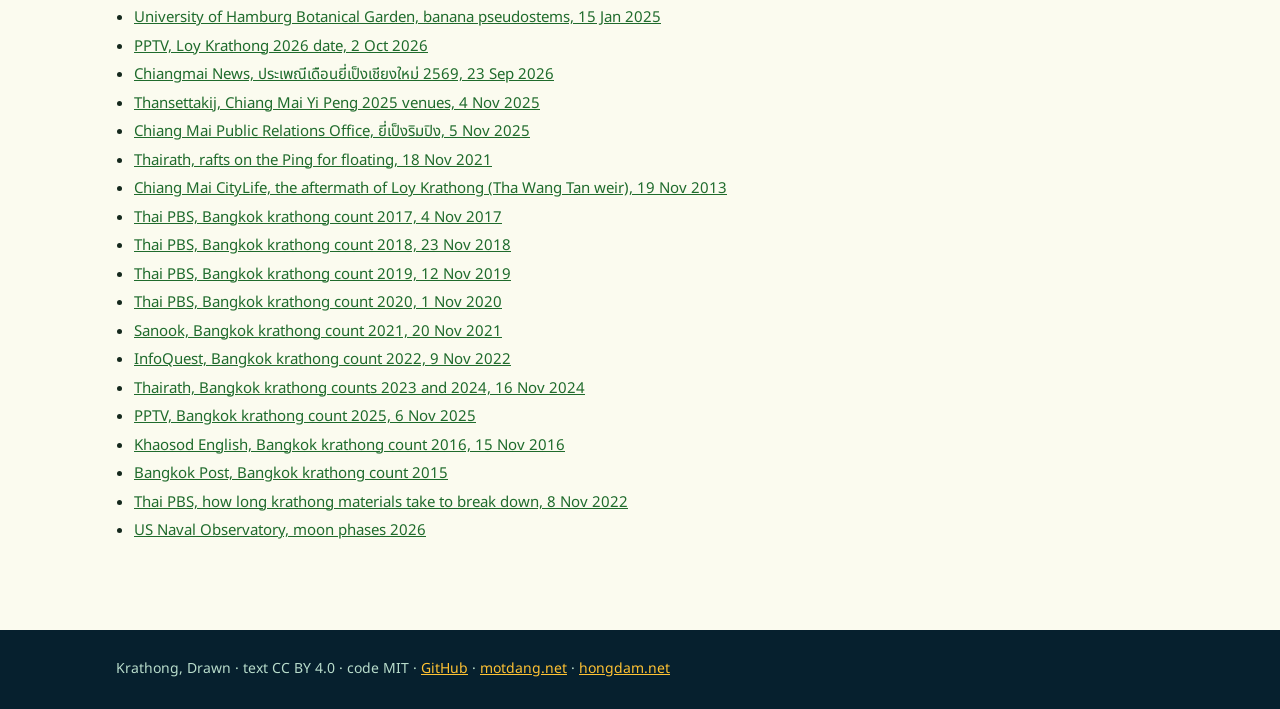
==== commit 5e28c9a9: "Fill paid links from affiliate-slots Co-Authored-By: Claude Opus 5.5 <noreply@anthropic.com>" ====
--- a/docs/index.html
+++ b/docs/index.html
@@ -183,7 +183,7 @@
 <p class="legend"><span><i style="background:#3c9c45"></i>natural</span><span><i style="background:#e05a7a"></i>foam</span><span><i style="background:#e3a23b"></i>bread</span></p>
 <p>In 2025 the city counted bread krathongs on their own for the first time: 39,103. The city's environment office gives banana trunk and leaf about 14 days to break down, bread and ice-cream cones about 3 days, and foam about 50 years. A search of Thai and English news from 2013 to 2025 turned up no count for Chiang Mai.</p><p class="note">Counts from Bangkok Metropolitan Administration figures as reported by Thai PBS, Sanook, InfoQuest, Thairath, PPTV, Khaosod English and the Bangkok Post. 2015 and 2016 are from English-language reports.</p></div></section>
 <section id="yipeng" class="sec"><div class="in"><p class="kick">2026</p><h2>Tuesday 24 November</h2><p>Loy Krathong 2026 falls on Tuesday 24 November, the fifteenth night of the waxing moon of the twelfth month. Chiang Mai city's Yi Peng runs 23 to 25 November:</p>
-<div class="dates"><div><b>Mon 23 Nov</b><span>the city's Yi Peng begins</span></div><div><b>Tue 24 Nov</b><span>full moon, 21:53; Loy Krathong</span></div><div><b>Wed 25 Nov</b><span>the big-krathong parade</span></div></div><p>In 2025 the city floated from Tha Phae Gate, Tha Phae Road, the municipal offices, the Mae Kha canal and Si Khong landing, and from the foot of Nawarat Bridge. The municipality ties bamboo rafts on the Ping near its offices for people to float from.</p><p>The city has asked hotels to stop guests letting sky lanterns go inside the city.</p>
+<div class="dates"><div><b>Mon 23 Nov</b><span>the city's Yi Peng begins</span></div><div><b>Tue 24 Nov</b><span>full moon, 21:53; Loy Krathong</span></div><div><b>Wed 25 Nov</b><span>the big-krathong parade</span></div></div><p><a href="https://klook.tpx.li/cTRLZEBu" rel="sponsored nofollow noopener" target="_blank">Yi Peng tickets · Klook</a> <small class="paid">Paid link: this site earns a fee if you book.</small></p><p>In 2025 the city floated from Tha Phae Gate, Tha Phae Road, the municipal offices, the Mae Kha canal and Si Khong landing, and from the foot of Nawarat Bridge. The municipality ties bamboo rafts on the Ping near its offices for people to float from.</p><p>The city has asked hotels to stop guests letting sky lanterns go inside the city.</p>
 <a class="sib" href="https://motdang.net/sites/khom-loi/"><img src="https://motdang.net/sites/khom-loi/icon.svg" width="48" height="48" alt=""><span><b>Khom Loi, Drawn</b> The same night in the sky: why a lantern rises, how high it goes, and where it lands.</span></a></div></section>
 <section id="pictures" class="sec rock"><div class="in"><p class="kick">Pictures</p><h2>Krathongs, made and floated</h2><div class="ph"><figure><img loading="lazy" src="img/01-finished.jpg" width="1200" height="900" alt="A finished krathong: banana-trunk base, a band of folded leaf petals, orchids and chrysanthemums, pinned together."><figcaption>A finished krathong: banana-trunk base, a band of folded leaf petals, orchids and chrysanthemums, pinned together. <a href="https://commons.wikimedia.org/wiki/File:A_hand-made_Loi_Krathong.jpg">Rugops</a> · <a href="https://creativecommons.org/licenses/by-sa/3.0/">CC BY-SA 3.0</a></figcaption></figure><figure><img loading="lazy" src="img/02-folding-onto-trunk.jpg" width="1200" height="900" alt="Folding banana-leaf petals onto a slice of trunk, 2005."><figcaption>Folding banana-leaf petals onto a slice of trunk, 2005. <a href="https://commons.wikimedia.org/wiki/File:Loi_krathong0.jpg">The original uploader was Media lib at German Wikipedia.</a> · <a href="https://creativecommons.org/licenses/by-sa/3.0/">CC BY-SA 3.0</a></figcaption></figure><figure><img loading="lazy" src="img/03-trunk-slices.jpg" width="1024" height="810" alt="Slices of banana trunk stacked ready to become bases, Koh Samui, 2008."><figcaption>Slices of banana trunk stacked ready to become bases, Koh Samui, 2008. <a href="https://commons.wikimedia.org/wiki/File:Loy_Krathong_2008_DSC01086e.jpg">Per Meistrup</a> · <a href="https://creativecommons.org/licenses/by-sa/4.0/">CC BY-SA 4.0</a></figcaption></figure><figure><img loading="lazy" src="img/04-leaf-star.jpg" width="1023" height="1200" alt="Folded leaf petals set in a star, with orchids, candle and incense."><figcaption>Folded leaf petals set in a star, with orchids, candle and incense. <a href="https://commons.wikimedia.org/wiki/File:Loi_Krathong_banana_offerings.jpg">Megan Smith</a> · <a href="https://creativecommons.org/licenses/by/2.0/">CC BY 2.0</a></figcaption></figure><figure><img loading="lazy" src="img/05-from-the-raft.jpg" width="1200" height="901" alt="A family setting lit krathongs on the Ping from a bamboo raft, Chiang Mai, 2015."><figcaption>A family setting lit krathongs on the Ping from a bamboo raft, Chiang Mai, 2015. <a href="https://commons.wikimedia.org/wiki/File:Thai_people_setting_their_candle-lit_krathongs_in_the_Ping_river_at_night_during_Loy_Krathong_2015-10_(22715933524).jpg">John Shedrick from Chiang Mai, Thailand</a> · <a href="https://creativecommons.org/licenses/by/2.0/">CC BY 2.0</a></figcaption></figure><figure><img loading="lazy" src="img/06-ping-fireworks.jpg" width="1024" height="683" alt="Krathongs on the Ping under fireworks, Chiang Mai, 2014."><figcaption>Krathongs on the Ping under fireworks, Chiang Mai, 2014. <a href="https://commons.wikimedia.org/wiki/File:LoyKrathong2014.jpg">Jonathan144</a> · <a href="https://creativecommons.org/licenses/by-sa/4.0/">CC BY-SA 4.0</a></figcaption></figure><figure><img loading="lazy" src="img/07-bread.jpg" width="1010" height="775" alt="A bread krathong among lily pads; fish eat it."><figcaption>A bread krathong among lily pads; fish eat it. <a href="https://commons.wikimedia.org/wiki/File:Fish-food_krathong4.JPG">Xufanc</a> · <a href="https://creativecommons.org/licenses/by-sa/4.0/">CC BY-SA 4.0</a></figcaption></figure><figure><img loading="lazy" src="img/08-krathong-yai.jpg" width="1200" height="795" alt="A big krathong in the Chiang Mai parade, 2017."><figcaption>A big krathong in the Chiang Mai parade, 2017. <a href="https://commons.wikimedia.org/wiki/File:20171104_Loi_Krathong_in_Chiang_Mai_9573_DxO.jpg">Jakub Hałun</a> · <a href="https://creativecommons.org/licenses/by-sa/4.0/">CC BY-SA 4.0</a></figcaption></figure><figure><img loading="lazy" src="img/09-morning-after.jpg" width="1200" height="900" alt="The morning after: spent krathongs caught against bamboo rafts on the Ping, 2006."><figcaption>The morning after: spent krathongs caught against bamboo rafts on the Ping, 2006. <a href="https://commons.wikimedia.org/wiki/File:Loy_Krathong_the_morning_after_P1010830a.jpg">FredTC</a> · <a href="https://creativecommons.org/licenses/by-sa/3.0/">CC BY-SA 3.0</a></figcaption></figure><figure><img loading="lazy" src="img/10-coin-collectors.jpg" width="1200" height="823" alt="A few hundred metres downstream, people wade in to take the coins."><figcaption>A few hundred metres downstream, people wade in to take the coins. <a href="https://commons.wikimedia.org/wiki/File:LoyKrathongCoinCollectorsP1010900.jpg">FredTC</a> · <a href="https://creativecommons.org/licenses/by-sa/3.0/">CC BY-SA 3.0</a></figcaption></figure></div></div></section>
 <section id="words" class="sec"><div class="in"><h2>Words</h2><div class="glos"><div><b>กระทง</b><i>krathong</i><p>the float</p></div><div><b>ลอยกระทง</b><i>loi krathong</i><p>to float a krathong; the festival</p></div><div><b>หยวกกล้วย</b><i>yuak kluai</i><p>banana trunk, the base</p></div><div><b>ใบตอง</b><i>bai tong</i><p>banana leaf</p></div><div><b>กล้วยตานี</b><i>kluai tani</i><p>the banana whose leaf folds best</p></div><div><b>กลีบ</b><i>klip</i><p>petal</p></div><div><b>กลีบกุหลาบ</b><i>klip kulap</i><p>rose petal, folded and rolled</p></div><div><b>กลีบผกา</b><i>klip phaka</i><p>a folded petal, often stacked in threes</p></div><div><b>ตับ</b><i>tap</i><p>a set of three stacked petals</p></div><div><b>หมุด</b><i>mut</i><p>pin</p></div><div><b>ธูป</b><i>thup</i><p>incense stick</p></div><div><b>เทียน</b><i>thian</i><p>candle</p></div><div><b>สะเดาะเคราะห์</b><i>sado khro</i><p>to shed bad luck</p></div><div><b>พระแม่คงคา</b><i>phra mae khongkha</i><p>the mother of water</p></div><div><b>ยี่เป็ง</b><i>yi peng</i><p>full moon of the second Lanna month</p></div><div><b>ลอยโขมด</b><i>loi khamot</i><p>Lanna: floating fire</p></div><div><b>สะเปา</b><i>sapao</i><p>Lanna: a boat-shaped krathong loaded with gifts</p></div><div><b>กระทงหน้อย</b><i>krathong noi</i><p>Lanna: a small krathong</p></div><div><b>กระทงใหญ่</b><i>krathong yai</i><p>a big parade krathong</p></div><div><b>สะพานนวรัฐ</b><i>saphan nawarat</i><p>Nawarat Bridge</p></div></div></div></section>
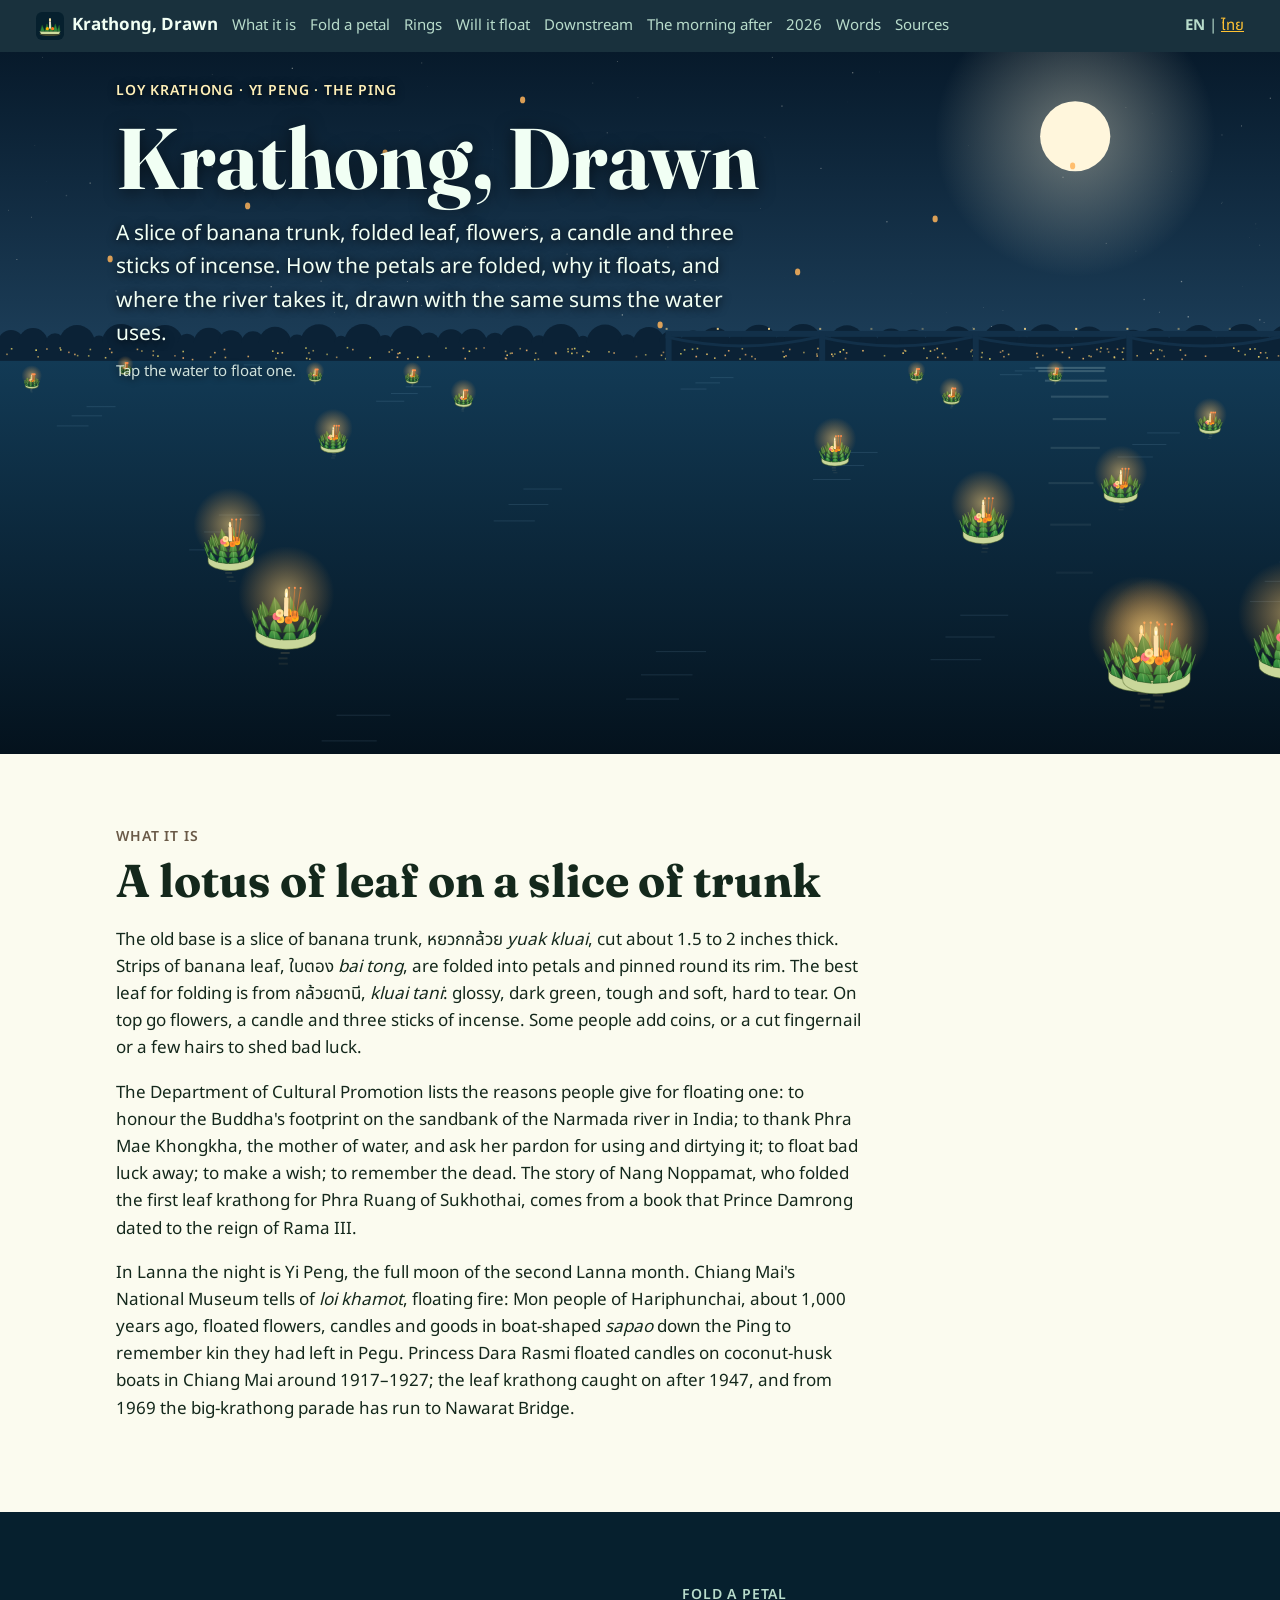
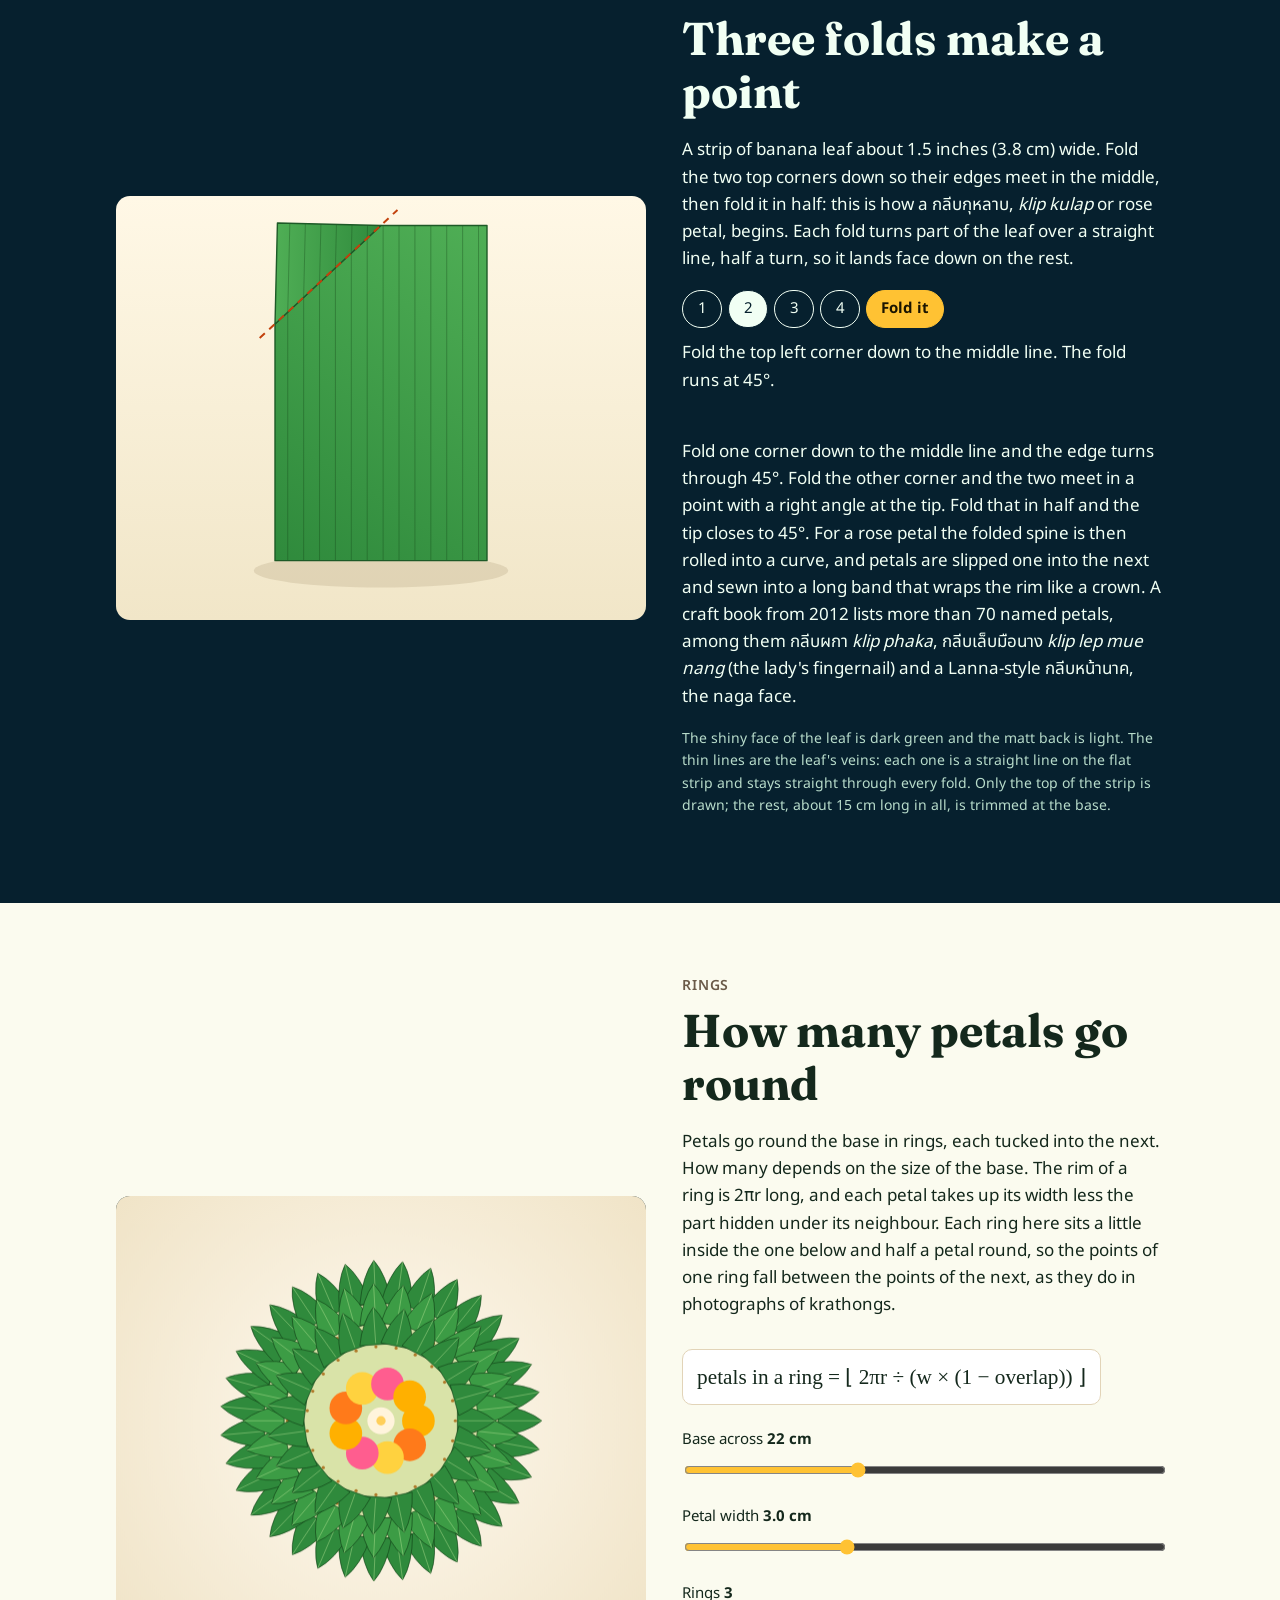
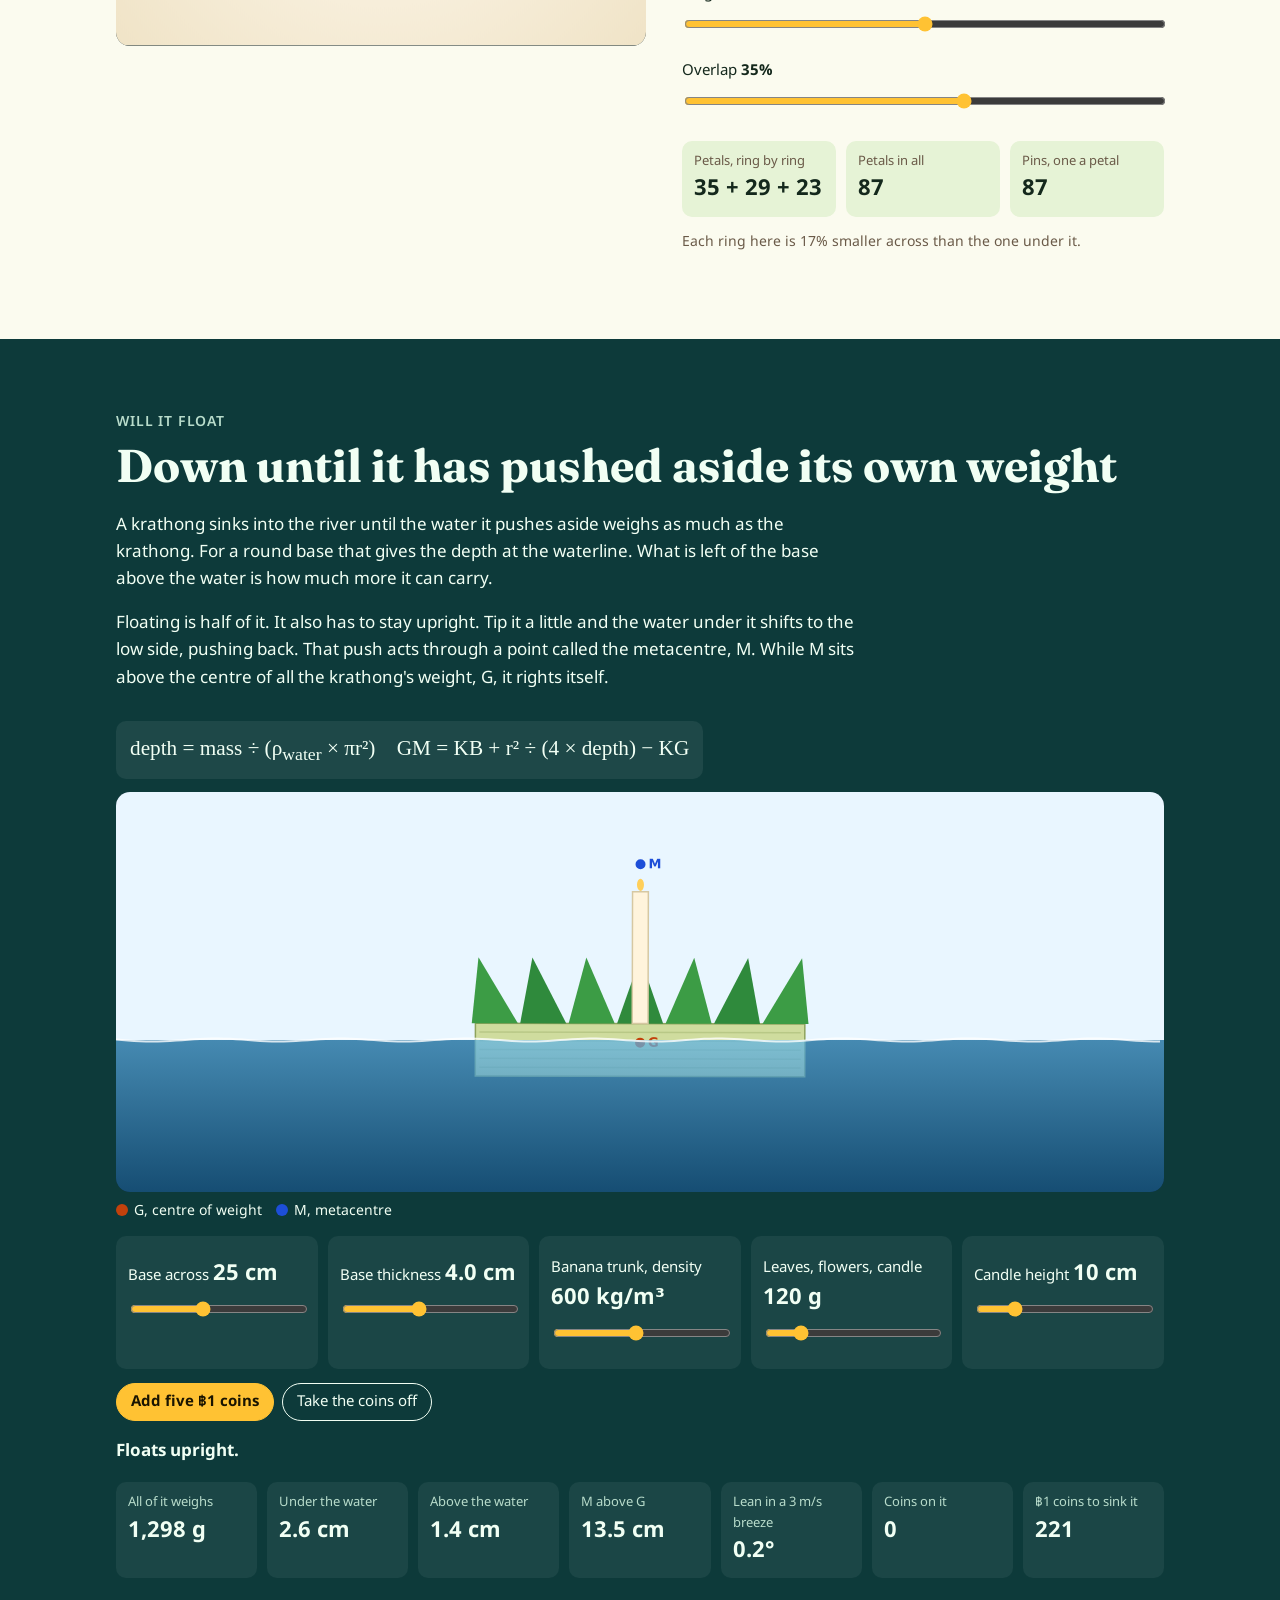
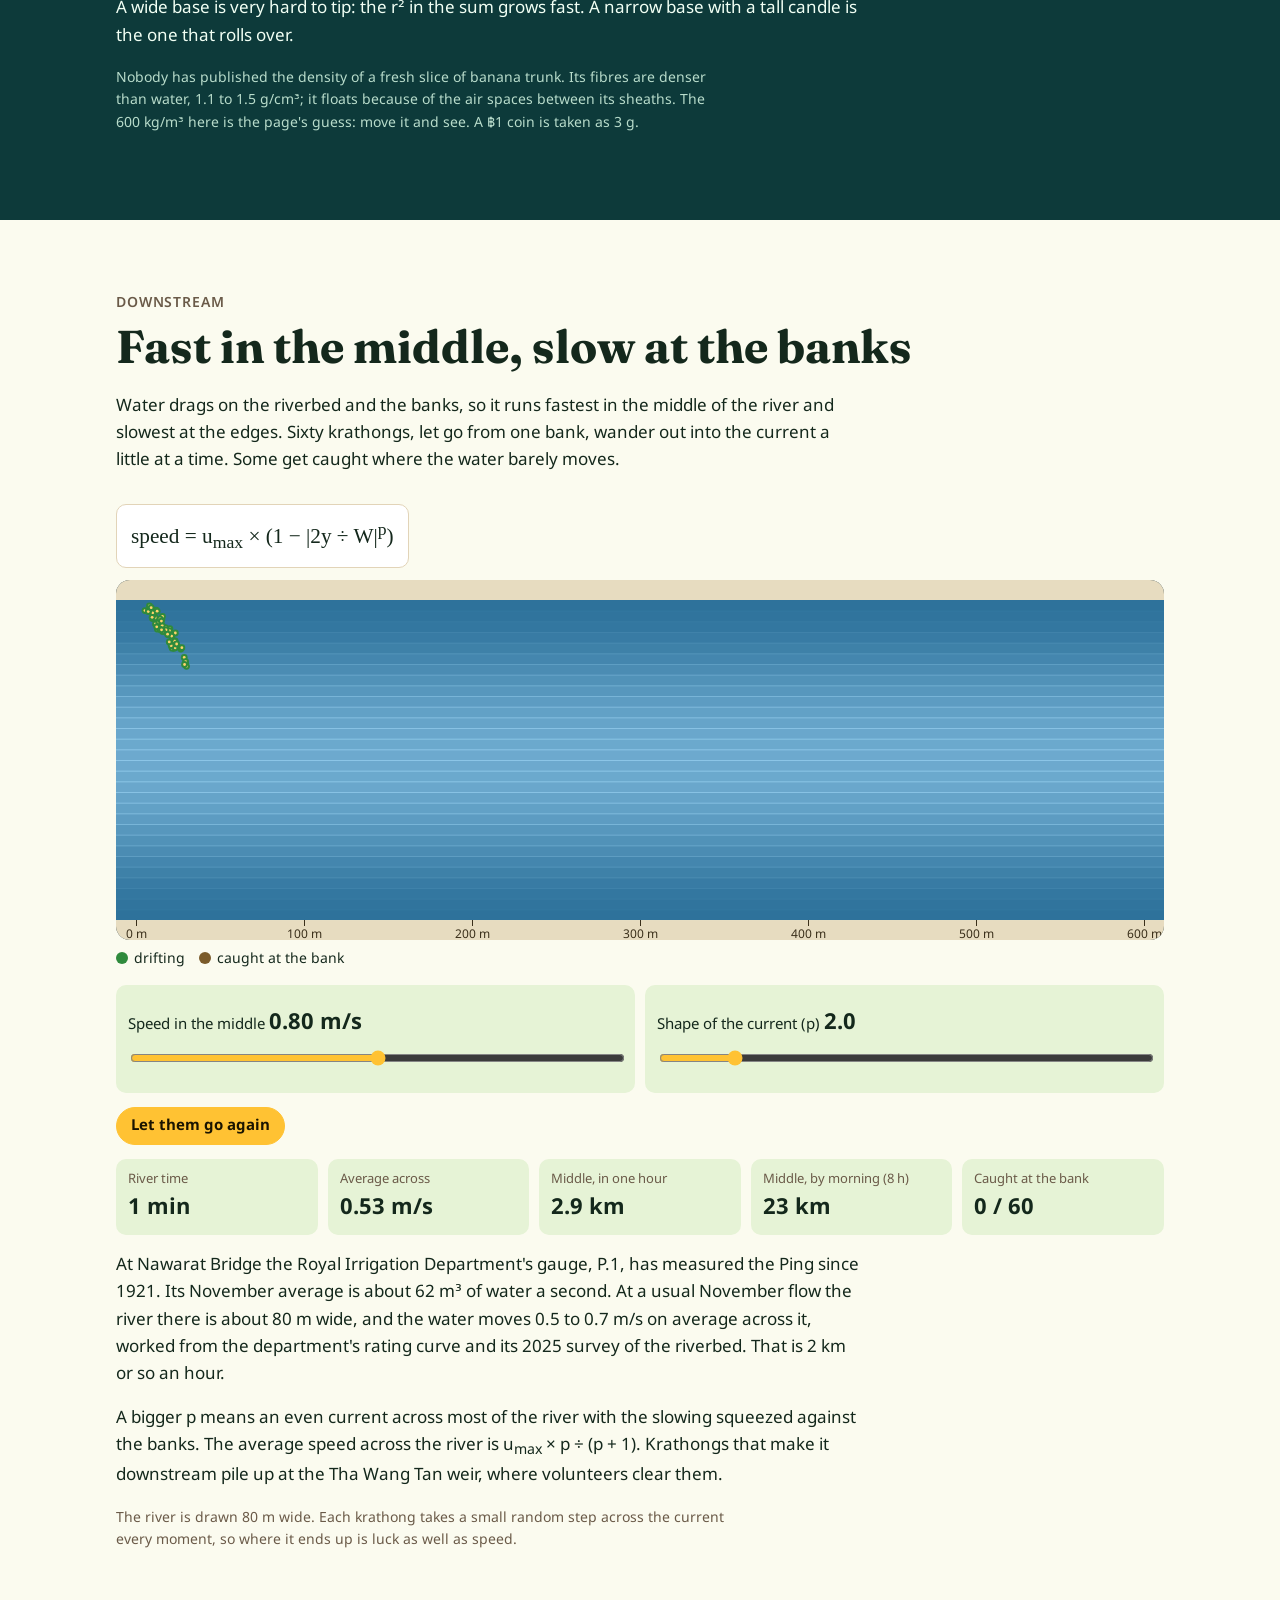
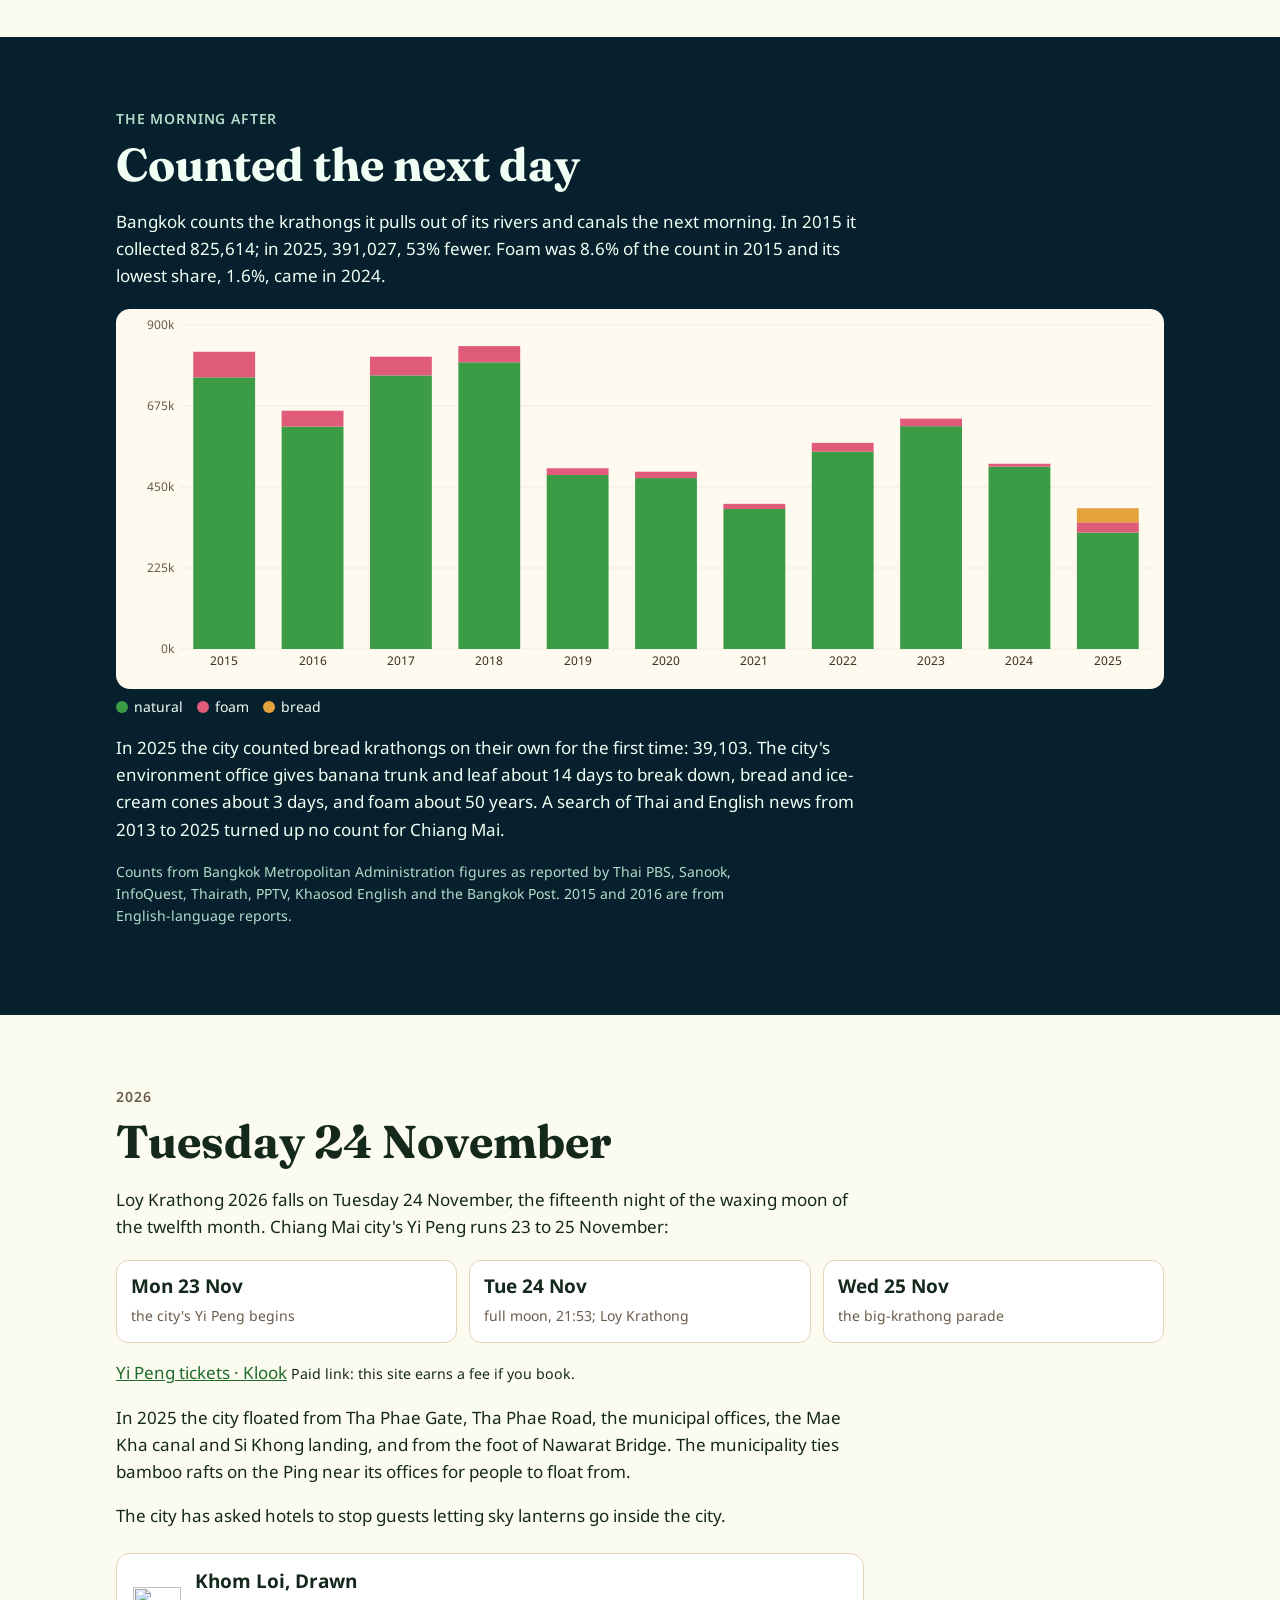
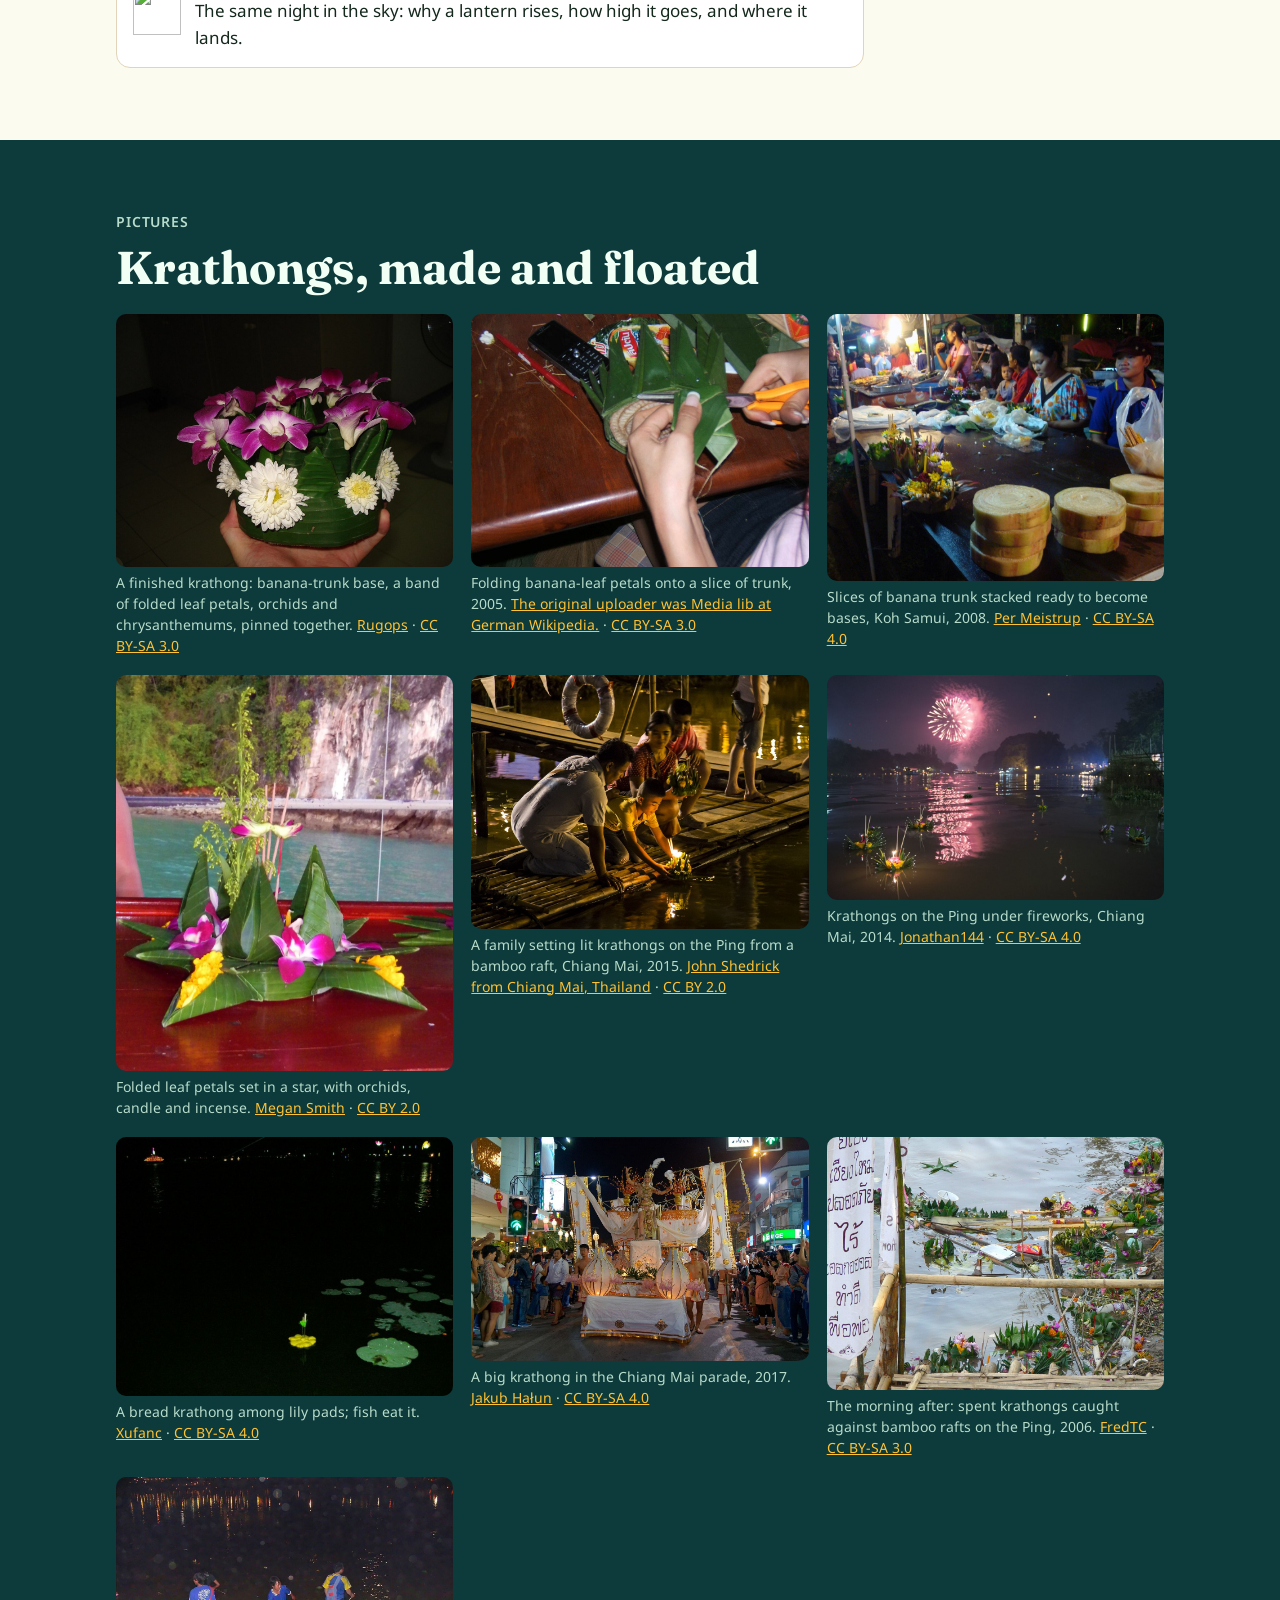
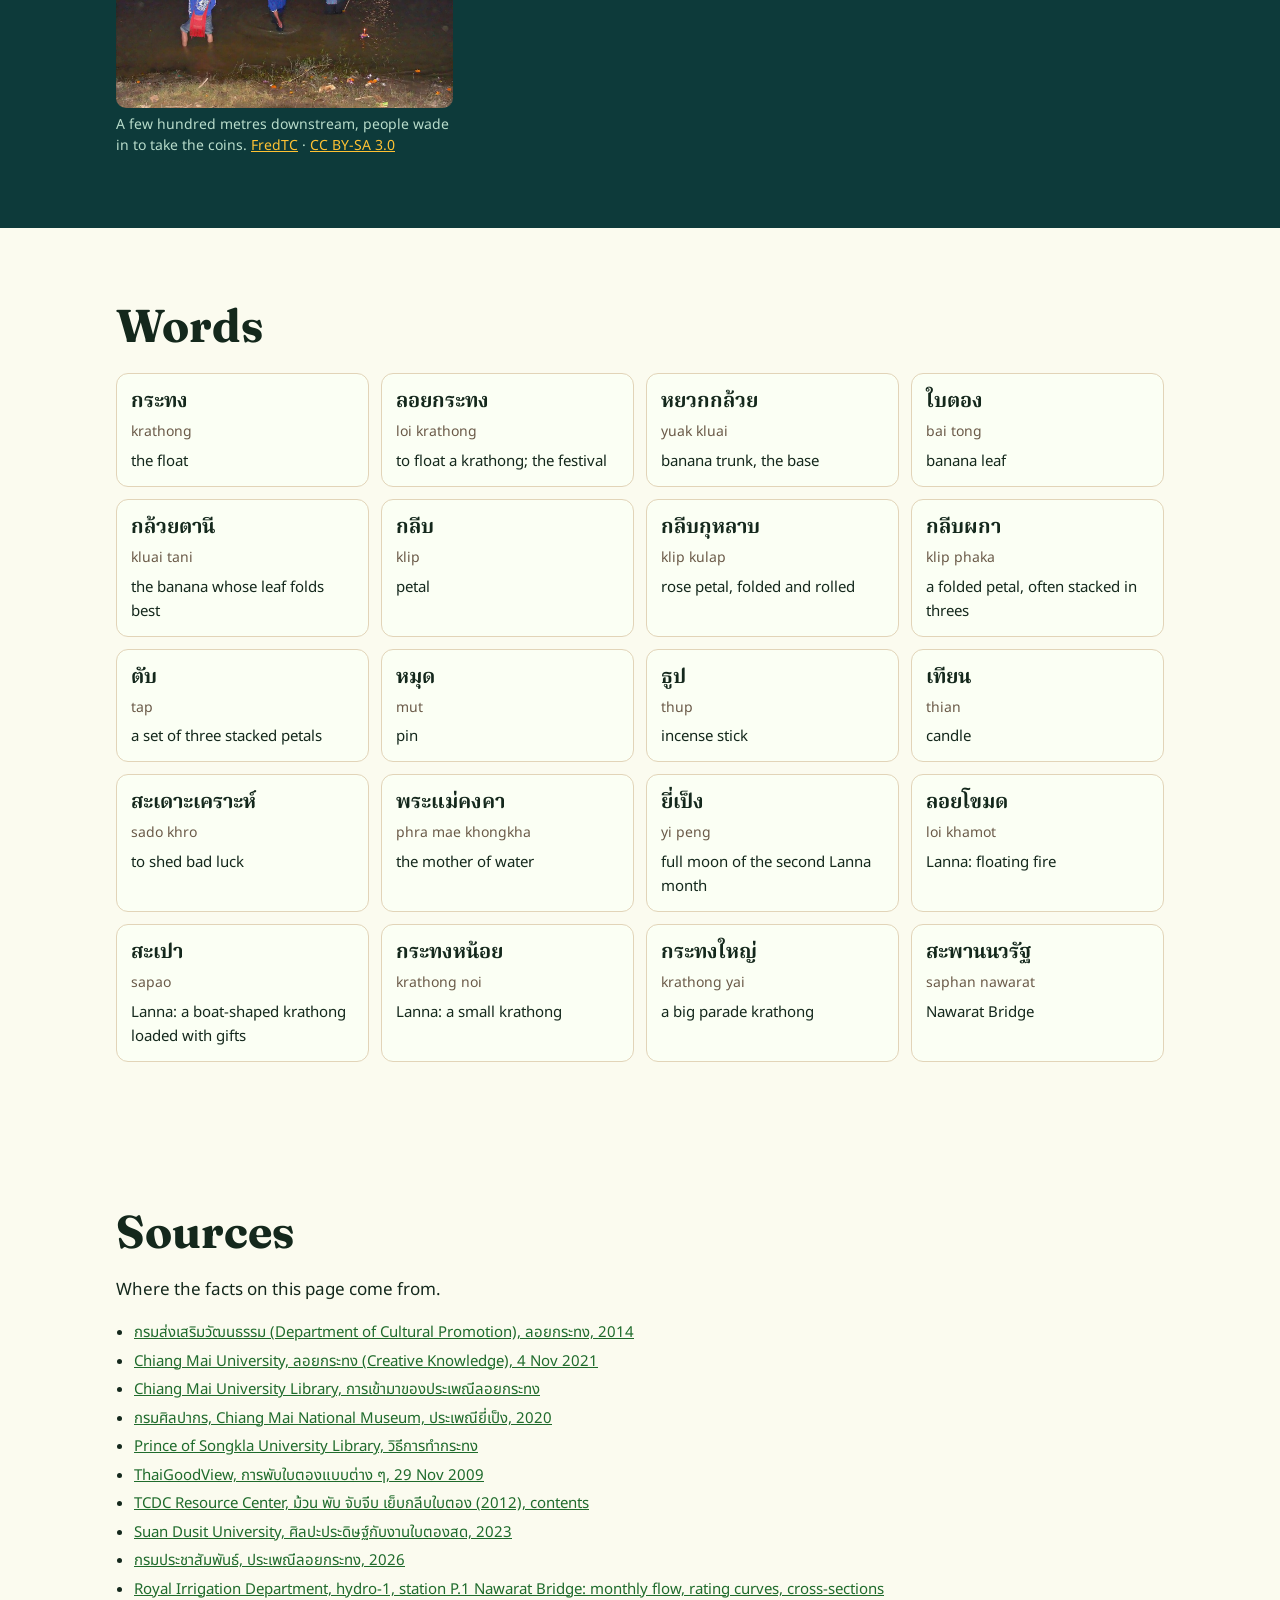
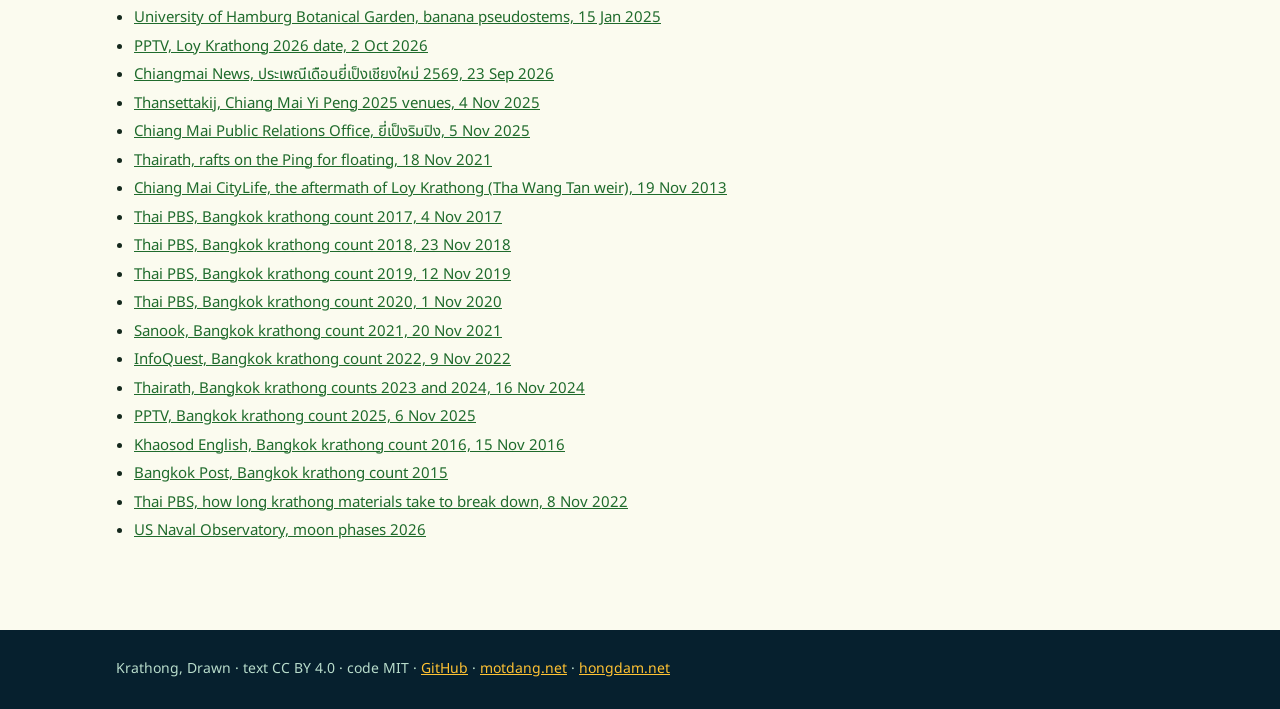
==== commit 4024d8df: "Share cards of its own for the GitHub copy, English and Thai Co-Authored-By: Claude Sonnet 5.5 <nore" ====
--- a/docs/index.html
+++ b/docs/index.html
@@ -8,12 +8,9 @@
 <link rel="canonical" href="https://motdang.net/sites/krathong/">
 <link rel="alternate" hreflang="en" href="https://motdang.net/sites/krathong/"><link rel="alternate" hreflang="th" href="https://motdang.net/sites/krathong/th/"><link rel="alternate" hreflang="x-default" href="https://motdang.net/sites/krathong/">
 <meta property="og:type" content="website"><meta property="og:site_name" content="Krathong, Drawn · กระทง วาดด้วยคณิต">
-<meta property="og:title" content="Krathong, Drawn"><meta property="og:description" content="How a krathong is folded from banana leaf, why it floats and stays upright, and where the Ping carries it after Loy Krathong, drawn with math."><meta property="og:url" content="https://motdang.net/sites/krathong/">
-<meta property="og:image" content="https://motdang.net/sites/krathong/card.jpg"><meta property="og:image:secure_url" content="https://motdang.net/sites/krathong/card.jpg"><meta property="og:image:type" content="image/jpeg">
-<meta property="og:image:width" content="1200"><meta property="og:image:height" content="630">
-<meta property="og:image:alt" content="Krathongs with candles drifting down the Ping River at night under a full moon, drawn with math">
+<meta property="og:title" content="Krathong, Drawn"><meta property="og:description" content="How a krathong is folded from banana leaf, why it floats and stays upright, and where the Ping carries it after Loy Krathong, drawn with math.">
+<meta property="og:image" content="https://nanobotco.github.io/krathong/og/index.jpg"><meta property="og:image:width" content="1200"><meta property="og:image:height" content="630"><meta property="og:image:type" content="image/jpeg"><meta property="og:image:alt" content="Card: Krathong, Drawn"><meta name="twitter:card" content="summary_large_image"><meta name="twitter:image" content="https://nanobotco.github.io/krathong/og/index.jpg"><meta name="twitter:image:alt" content="Card: Krathong, Drawn"><meta property="og:url" content="https://motdang.net/sites/krathong/">
 <meta property="og:locale" content="en_US"><meta property="og:locale:alternate" content="th_TH">
-<meta name="twitter:card" content="summary_large_image"><meta name="twitter:image" content="https://motdang.net/sites/krathong/card.jpg">
 <link rel="icon" href="icon.svg" type="image/svg+xml">
 <link rel="alternate" type="text/plain" href="https://motdang.net/sites/krathong/llms.txt" title="llms.txt">
 <link rel="preconnect" href="https://fonts.googleapis.com"><link rel="preconnect" href="https://fonts.gstatic.com" crossorigin>
